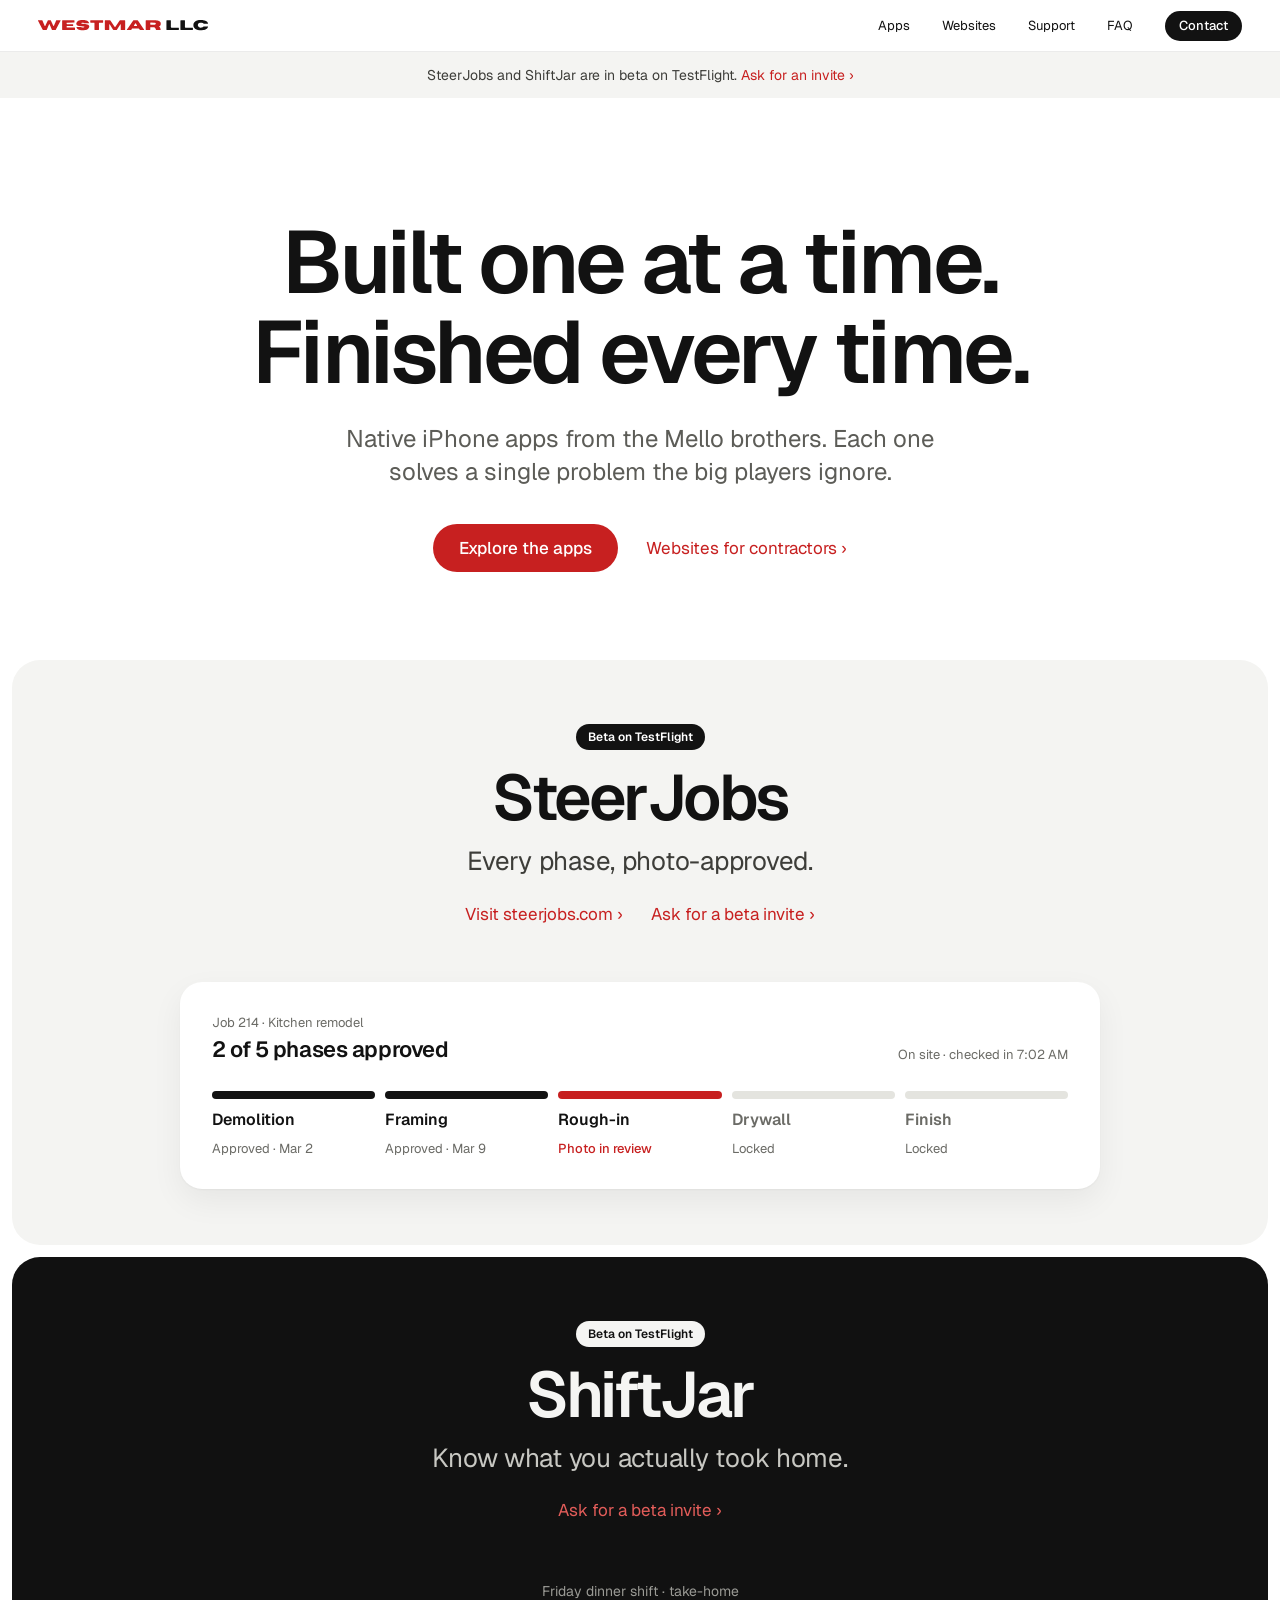
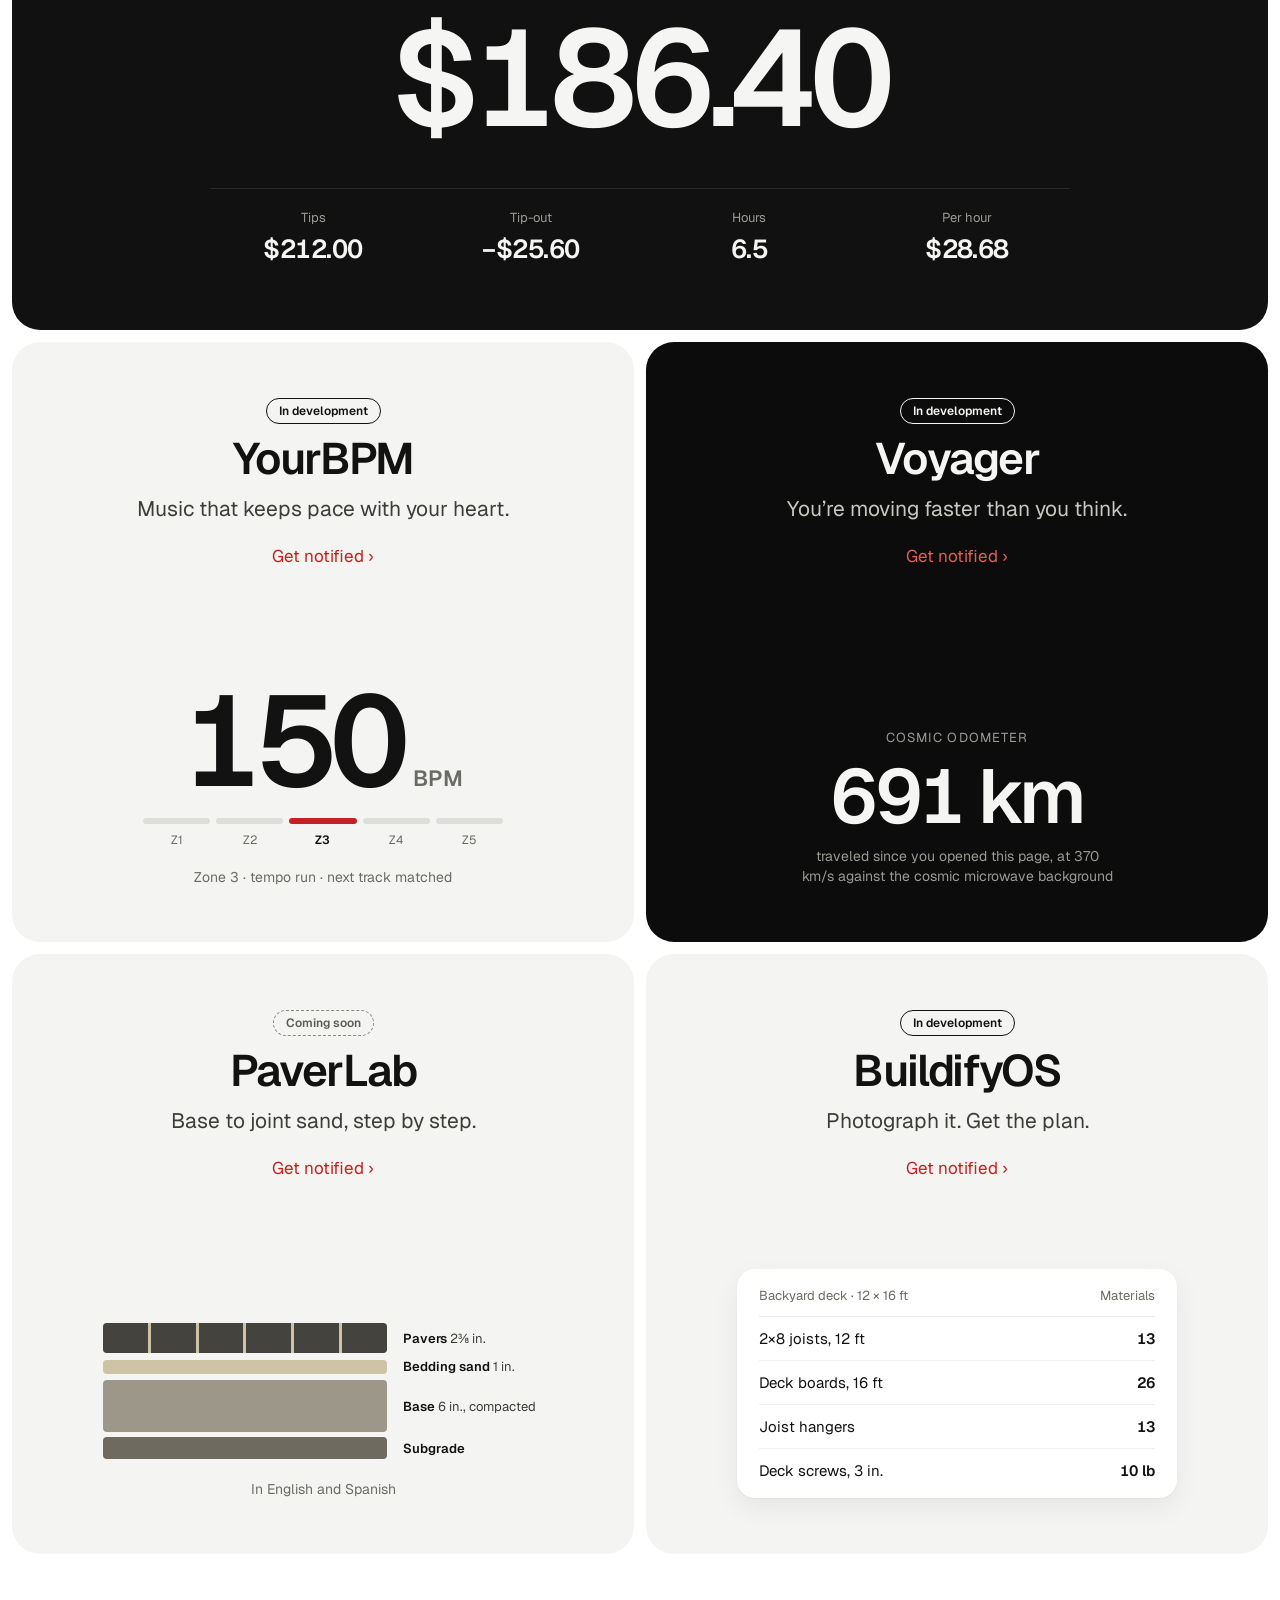
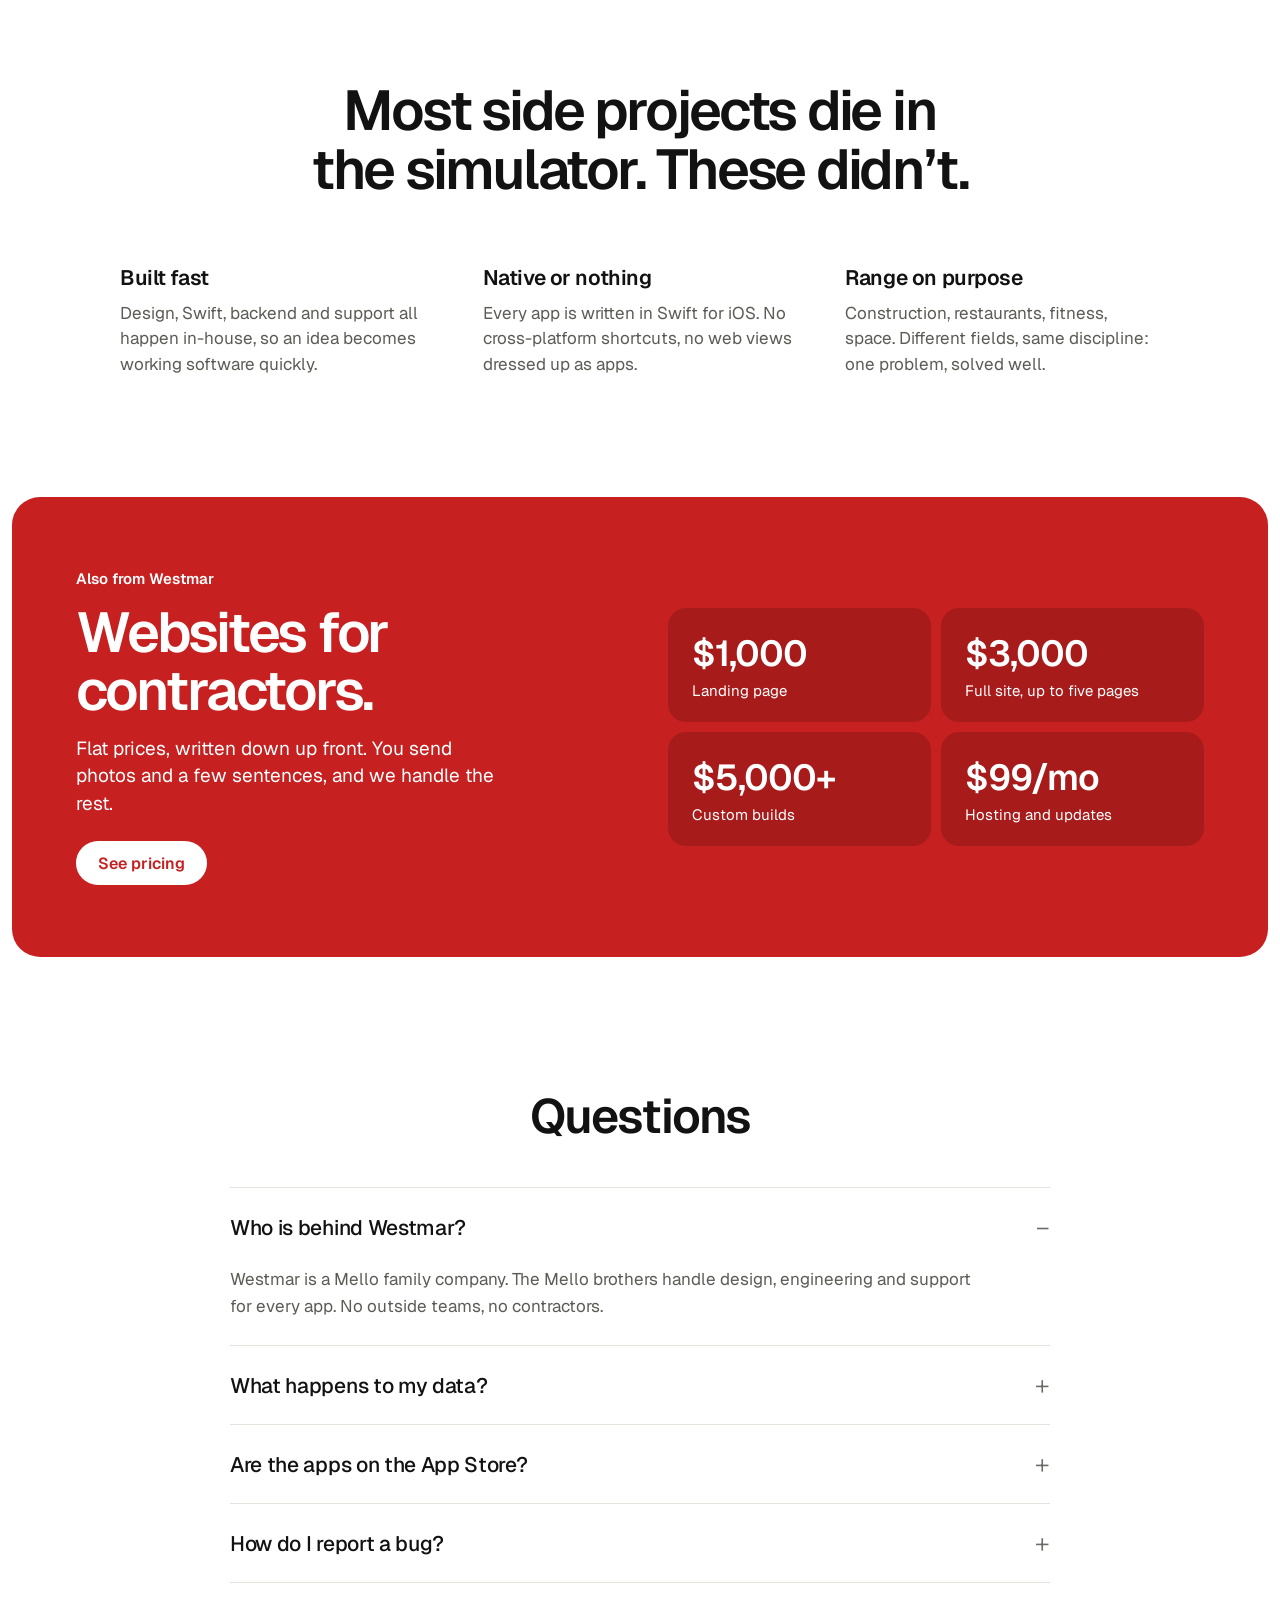
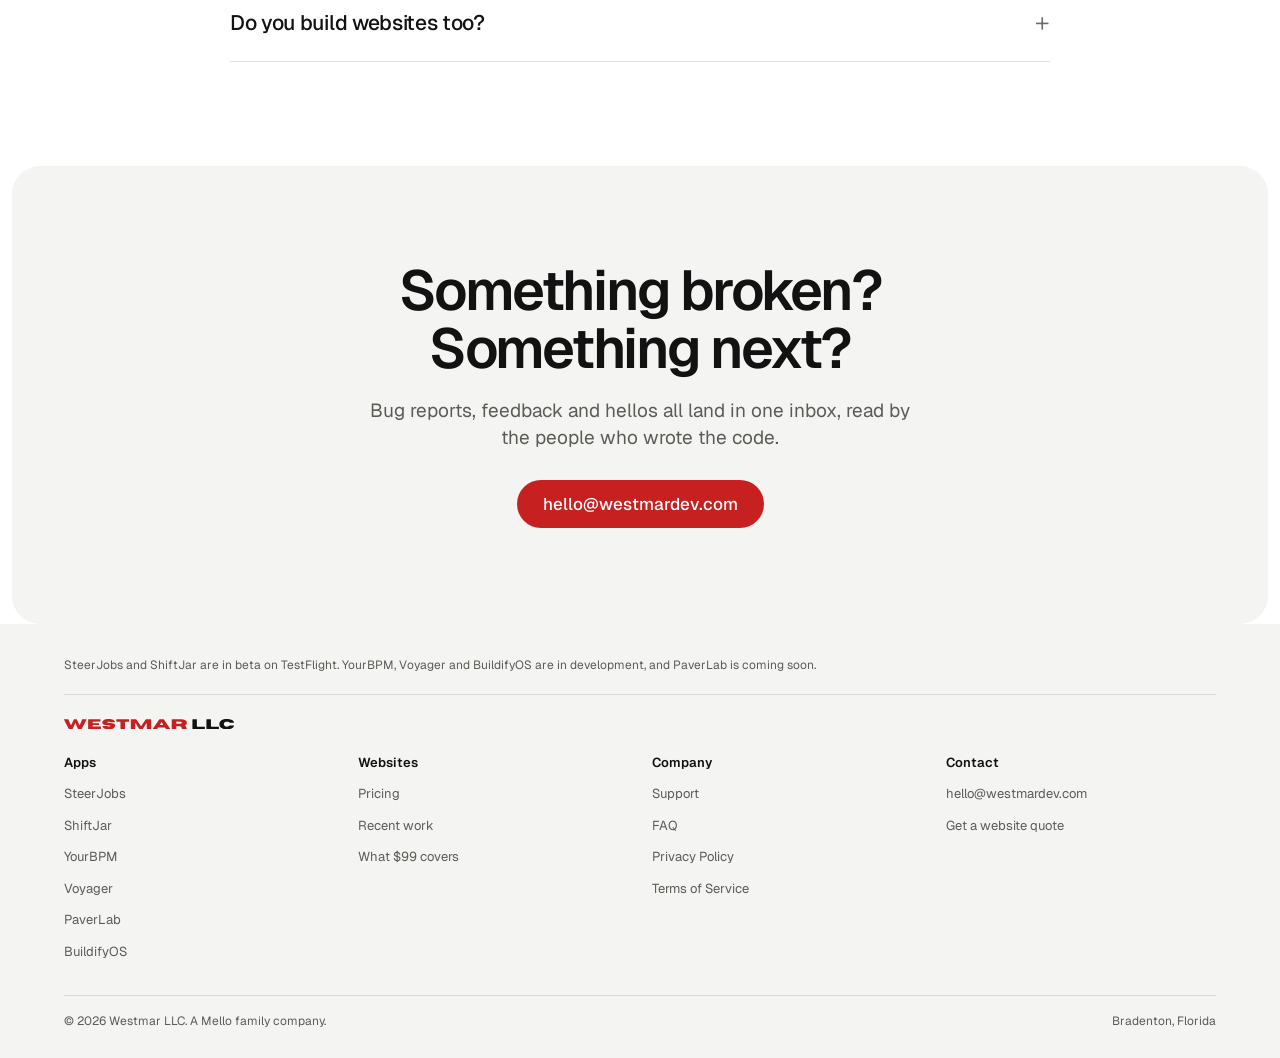
==== index.html @ 06bd7957 "Apple-inspired redesign Co-Authored-By: Claude Opus 5.5 <noreply@anthropic.com> Claude-Session: http" ====
<!DOCTYPE html>
<html lang="en">
<head>
<meta charset="utf-8">
<meta name="viewport" content="width=device-width, initial-scale=1">
<title>Westmar LLC — Native iOS apps and websites for contractors</title>
<meta name="description" content="Westmar LLC is a Mello family company building native iOS apps that each solve one problem, plus flat-price websites for contractors.">
<link rel="icon" href="favicon.svg" type="image/svg+xml">
<link rel="apple-touch-icon" href="apple-touch-icon.png">
<link rel="preconnect" href="https://fonts.googleapis.com">
<link rel="preconnect" href="https://fonts.gstatic.com" crossorigin>
<link rel="stylesheet" href="https://fonts.googleapis.com/css2?family=Geist:wght@400..700&display=swap">
<link rel="stylesheet" href="styles.css">
</head>
<body>

<a class="skip-link" href="#main">Skip to content</a>

<!-- HEADER (SiteNav) -->
<header class="site-header">
  <nav class="nav" aria-label="Main">
    <a class="wordmark" href="index.html" aria-label="Westmar LLC home"><svg xmlns="http://www.w3.org/2000/svg" viewBox="7.06 17.25 367.69 22.19" aria-hidden="true" focusable="false"><path fill="#C72020" fill-rule="evenodd" d="M7.06 18.31 7.06 18.75 7.25 19.31 7.81 20.12 8.25 21.19 9.81 23.94 10.31 25.12 10.75 25.75 12.38 29.06 12.81 29.69 13.31 30.88 14.94 33.75 16.56 37.06 17.44 38.50 17.75 38.75 18.44 39.00 24.75 39.00 25.38 38.81 25.81 38.50 26.38 37.62 26.88 36.12 27.44 35.06 27.81 33.88 28.50 32.50 28.81 31.44 29.44 30.25 29.88 28.88 30.94 26.50 31.31 26.19 31.56 26.19 32.06 26.56 32.62 27.56 33.00 28.88 33.69 30.19 34.06 31.44 34.69 32.56 35.06 33.88 35.75 35.19 36.06 36.31 36.69 37.44 37.06 38.44 37.38 38.81 37.81 39.00 44.50 39.00 45.12 38.75 45.75 38.12 47.38 34.81 47.75 34.31 48.25 33.12 48.69 32.50 49.25 31.19 50.88 28.31 55.81 18.75 55.75 18.06 55.25 17.69 47.56 17.69 46.56 18.06 46.19 18.56 45.94 19.38 45.25 20.62 44.88 21.88 44.19 23.12 43.88 24.19 43.25 25.31 42.81 26.69 42.19 27.81 41.81 29.06 41.50 29.62 41.00 30.12 40.50 30.25 40.12 29.94 39.69 28.69 39.00 27.50 38.81 26.81 38.00 25.31 37.75 24.50 36.94 23.00 36.69 22.19 36.00 21.00 35.69 20.00 34.56 18.06 34.19 17.81 33.69 17.69 29.69 17.62 28.94 17.81 28.50 18.06 28.00 18.62 23.62 28.00 23.06 29.44 22.56 30.00 21.94 30.12 21.69 30.00 21.31 29.50 21.00 28.50 20.50 27.56 19.94 26.00 19.50 25.25 18.94 23.69 18.38 22.69 16.94 19.06 16.19 18.06 15.25 17.62 7.62 17.69 7.19 18.00ZM59.50 18.19 59.25 18.88 59.25 37.94 59.69 38.75 60.69 39.06 85.94 39.06 86.38 39.00 86.81 38.69 87.06 38.06 87.06 34.75 86.81 34.06 86.31 33.69 69.88 33.69 69.44 33.50 69.12 33.19 68.88 32.50 68.88 31.50 69.00 31.06 69.50 30.44 69.88 30.31 82.38 30.31 82.94 29.88 83.12 29.44 83.12 27.44 82.94 26.75 82.38 26.25 69.88 26.25 69.44 26.06 69.00 25.50 68.88 25.06 68.88 24.00 69.19 23.31 69.88 22.94 85.06 22.88 85.62 22.50 85.88 21.88 85.88 18.88 85.50 18.00 84.88 17.69 84.31 17.62 60.50 17.62 59.81 17.88ZM91.38 21.38 90.31 23.06 89.81 24.88 89.81 25.62 90.06 26.62 90.50 27.50 91.12 28.19 92.00 28.88 93.81 29.69 95.56 30.19 101.88 30.94 106.06 31.19 106.81 31.44 107.12 31.81 107.12 32.31 106.62 33.00 105.44 33.50 104.50 33.69 103.19 33.69 101.81 33.38 101.12 33.06 100.38 32.50 99.44 32.19 91.12 32.19 90.56 32.38 90.25 32.81 90.25 33.44 90.62 34.25 91.50 35.50 92.69 36.69 94.12 37.62 97.44 38.88 100.94 39.31 105.94 39.38 109.06 39.06 110.88 38.69 113.31 37.75 115.00 36.62 115.81 35.81 116.75 34.56 117.75 32.31 117.88 31.56 117.81 30.69 117.56 29.94 116.94 28.94 116.31 28.25 115.56 27.69 113.44 26.75 109.12 25.88 101.62 25.38 101.00 25.06 100.69 24.56 100.75 24.12 101.19 23.56 101.88 23.19 103.00 22.94 105.25 23.06 107.50 24.12 108.62 24.38 116.06 24.50 117.00 24.25 117.25 23.88 117.25 23.19 116.75 22.06 115.38 20.38 113.50 19.06 111.69 18.25 108.94 17.56 107.69 17.38 105.94 17.25 101.62 17.25 99.94 17.38 98.12 17.69 95.44 18.44 93.19 19.62ZM120.44 17.88 120.19 18.25 120.06 18.75 120.00 21.00 120.06 22.06 120.44 22.75 120.88 22.94 128.19 22.94 128.62 23.12 129.12 23.75 129.12 37.75 129.38 38.50 129.69 38.81 130.19 39.00 137.81 39.00 138.50 38.69 138.88 37.88 138.81 24.12 139.00 23.50 139.38 23.12 139.81 22.94 147.19 22.94 147.62 22.69 147.94 21.94 147.88 18.50 147.69 18.06 147.38 17.75 147.00 17.62 121.25 17.62ZM151.62 18.44 151.50 18.88 151.50 38.00 151.75 38.56 152.31 38.94 160.19 39.06 160.88 38.69 161.12 38.00 161.06 27.44 161.25 26.81 161.56 26.56 161.81 26.62 162.81 27.75 164.31 30.31 169.38 38.12 169.75 38.56 170.38 38.94 176.31 39.00 177.31 38.62 179.69 35.12 184.19 27.88 185.31 26.44 185.56 26.44 185.75 26.62 185.94 27.12 185.94 38.12 186.12 38.62 186.44 38.94 186.94 39.06 194.06 39.06 194.88 38.88 195.44 38.25 195.56 37.50 195.50 18.81 195.25 18.19 194.75 17.75 194.31 17.62 184.75 17.62 184.19 17.88 183.19 18.88 174.50 31.62 173.75 32.19 173.19 32.12 172.62 31.62 163.94 19.00 162.75 17.81 162.25 17.62 152.94 17.62 152.06 17.88ZM199.19 38.00 199.25 38.62 199.94 39.00 207.62 39.00 208.44 38.62 208.94 38.06 210.00 36.38 210.56 35.81 211.38 35.44 224.38 35.44 225.44 36.00 227.06 38.44 227.44 38.81 227.94 39.00 235.31 39.06 236.25 38.81 236.50 38.38 236.44 37.94 235.94 37.06 234.38 35.06 223.75 19.62 222.38 17.94 221.50 17.69 214.19 17.69 213.31 18.00 212.12 19.44 201.00 35.44 199.50 37.38ZM214.50 29.19 214.94 28.31 215.69 27.31 217.06 25.00 217.50 24.56 218.00 24.44 218.38 24.56 218.81 25.06 220.12 27.38 220.94 28.50 221.31 29.56 221.06 30.00 220.31 30.25 215.31 30.25 214.62 29.88ZM240.12 18.31 239.94 18.75 239.88 19.38 239.88 37.81 240.06 38.38 240.50 38.81 241.12 39.00 248.69 39.00 249.25 38.81 249.50 38.56 249.75 37.81 249.75 33.69 250.06 33.06 250.56 32.75 256.38 32.81 258.19 33.06 259.19 33.44 260.75 34.94 262.12 38.44 262.62 38.88 264.38 39.00 271.25 39.06 271.75 38.88 272.12 38.38 272.12 37.44 271.06 33.94 270.44 33.00 269.06 31.81 268.94 31.31 269.06 31.00 269.50 30.56 270.25 30.12 271.00 29.44 271.75 28.44 272.06 27.81 272.44 25.81 272.38 24.25 272.06 22.75 271.81 22.19 270.94 21.00 269.56 19.88 268.44 19.25 265.62 18.38 264.00 18.12 261.88 18.06 258.94 17.75 241.44 17.62 240.44 17.94ZM249.69 24.19 249.88 23.44 250.19 23.06 250.56 22.88 258.25 23.00 259.94 23.31 261.12 23.94 261.69 24.56 261.81 25.50 261.62 26.00 261.06 26.56 260.31 27.00 259.19 27.31 257.44 27.50 250.50 27.56 250.00 27.19 249.69 26.44Z"/><path fill="currentColor" fill-rule="evenodd" d="M284.94 18.12 284.69 19.00 284.69 37.75 284.81 38.38 285.19 38.88 285.75 39.06 310.56 39.00 310.94 38.88 311.38 38.50 311.62 37.81 311.62 35.12 311.31 34.19 310.69 33.75 295.50 33.75 294.88 33.50 294.44 33.00 294.25 32.19 294.31 18.88 294.12 18.31 293.69 17.88 293.12 17.69 285.75 17.62 285.31 17.75ZM315.19 18.31 315.00 18.81 314.94 19.69 314.94 37.62 315.06 38.19 315.50 38.75 316.19 39.00 341.06 39.00 341.44 38.88 341.81 38.50 342.00 37.81 342.00 35.12 341.75 34.19 341.19 33.75 325.69 33.81 325.25 33.62 324.88 33.12 324.69 32.19 324.75 18.88 324.56 18.25 324.31 17.94 323.62 17.69 316.25 17.69 315.56 17.94ZM343.44 24.94 343.19 25.81 343.00 27.94 343.12 30.44 343.44 31.75 344.38 33.69 345.50 35.12 347.38 36.75 349.62 37.94 352.44 38.81 356.44 39.31 360.69 39.38 364.88 39.00 366.19 38.75 369.19 37.75 370.81 36.88 372.56 35.50 373.62 34.25 374.69 32.25 374.56 31.56 374.12 31.25 365.81 31.19 364.75 31.56 363.31 32.75 362.50 33.19 360.75 33.62 358.56 33.75 356.75 33.44 355.50 33.00 354.25 32.06 353.25 30.75 352.75 29.50 352.62 28.81 352.75 27.19 353.19 26.06 353.81 25.06 354.62 24.25 355.88 23.50 356.94 23.12 358.12 22.94 360.12 22.94 361.44 23.12 363.25 23.88 364.75 25.06 365.75 25.44 374.06 25.38 374.56 25.00 374.62 24.25 374.00 23.00 373.06 21.75 372.00 20.69 370.06 19.38 367.31 18.25 364.12 17.56 362.69 17.38 357.69 17.25 354.69 17.50 350.88 18.31 348.19 19.44 346.25 20.81 344.62 22.62Z"/></svg></a>
    <div class="nav-links">
      <a class="nav-link" href="index.html#apps">Apps</a>
      <a class="nav-link" href="websites.html">Websites</a>
      <a class="nav-link" href="support.html">Support</a>
      <a class="nav-link" href="index.html#faq">FAQ</a>
      <a class="nav-contact" href="mailto:hello@westmardev.com">Contact</a>
    </div>
    <button class="nav-toggle" type="button" aria-label="Menu" aria-expanded="false" aria-controls="nav-panel">
      <span class="nav-toggle-line"></span>
      <span class="nav-toggle-line"></span>
    </button>
    <div class="nav-panel" id="nav-panel" hidden>
      <a class="nav-panel-link" href="index.html#apps">Apps</a>
      <a class="nav-panel-link" href="websites.html">Websites</a>
      <a class="nav-panel-link" href="support.html">Support</a>
      <a class="nav-panel-link" href="index.html#faq">FAQ</a>
      <a class="nav-panel-contact" href="mailto:hello@westmardev.com">Contact</a>
    </div>
  </nav>
</header>

<div class="ribbon">SteerJobs and ShiftJar are in beta on TestFlight. <a href="mailto:hello@westmardev.com?subject=Beta%20invite">Ask for an invite ›</a></div>

<main id="main">

  <!-- HERO -->
  <div class="hero">
    <h1 class="hero-title hero-title-home">Built one at a time.<br>Finished every time.</h1>
    <p class="hero-lede hero-lede-home">Native iPhone apps from the Mello brothers. Each one solves a single problem the big players ignore.</p>
    <div class="hero-actions">
      <a class="btn" href="#apps">Explore the apps</a>
      <a class="more" href="websites.html">Websites for contractors ›</a>
    </div>
  </div>

  <!-- APPS -->
  <div class="wrap-wide apps" id="apps">

    <section class="app-tile app-tile-lg app-tile-grey" id="steerjobs">
      <span class="badge badge-solid">Beta on TestFlight</span>
      <h2 class="app-name">SteerJobs</h2>
      <p class="app-tagline">Every phase, photo-approved.</p>
      <div class="app-links">
        <a class="more" href="https://steerjobs.com" target="_blank" rel="noopener">Visit steerjobs.com ›</a>
        <a class="more" href="mailto:hello@westmardev.com?subject=SteerJobs%20beta">Ask for a beta invite ›</a>
      </div>
      <div class="job-card">
        <div class="job-head">
          <div class="job-title"><span class="small-muted">Job 214 · Kitchen remodel</span><span class="job-status">2 of 5 phases approved</span></div>
          <span class="small-muted">On site · checked in 7:02 AM</span>
        </div>
        <div class="phases">
          <div class="phase"><div class="phase-bar"></div><span class="phase-name">Demolition</span><span class="small-muted">Approved · Mar 2</span></div>
          <div class="phase"><div class="phase-bar"></div><span class="phase-name">Framing</span><span class="small-muted">Approved · Mar 9</span></div>
          <div class="phase"><div class="phase-bar phase-bar-review"></div><span class="phase-name">Rough-in</span><span class="phase-review-note">Photo in review</span></div>
          <div class="phase phase-locked"><div class="phase-bar phase-bar-locked"></div><span class="phase-name">Drywall</span><span class="small-muted">Locked</span></div>
          <div class="phase phase-locked"><div class="phase-bar phase-bar-locked"></div><span class="phase-name">Finish</span><span class="small-muted">Locked</span></div>
        </div>
      </div>
    </section>

    <section class="app-tile app-tile-lg app-tile-dark on-dark" id="shiftjar">
      <span class="badge badge-solid-light">Beta on TestFlight</span>
      <h2 class="app-name">ShiftJar</h2>
      <p class="app-tagline">Know what you actually took home.</p>
      <a class="more" href="mailto:hello@westmardev.com?subject=ShiftJar%20beta">Ask for a beta invite ›</a>
      <div class="take-home">
        <span class="dark-label">Friday dinner shift · take-home</span>
        <span class="take-home-value">$186.40</span>
      </div>
      <div class="shift-stats">
        <div class="shift-stat"><span class="shift-stat-label">Tips</span><span class="shift-stat-value">$212.00</span></div>
        <div class="shift-stat"><span class="shift-stat-label">Tip-out</span><span class="shift-stat-value">−$25.60</span></div>
        <div class="shift-stat"><span class="shift-stat-label">Hours</span><span class="shift-stat-value">6.5</span></div>
        <div class="shift-stat"><span class="shift-stat-label">Per hour</span><span class="shift-stat-value">$28.68</span></div>
      </div>
    </section>

    <div class="app-grid">

      <section class="app-tile app-tile-sm app-tile-grey" id="yourbpm">
        <span class="badge badge-outline">In development</span>
        <h2 class="app-name">YourBPM</h2>
        <p class="app-tagline">Music that keeps pace with your heart.</p>
        <a class="more" href="mailto:hello@westmardev.com?subject=YourBPM">Get notified ›</a>
        <div class="app-visual bpm">
          <div class="bpm-readout" aria-hidden="true"><span class="bpm-value" data-live="bpm">148</span><span class="bpm-unit">BPM</span></div>
          <span class="sr-only">Heart rate: 148 BPM</span>
          <div class="zones"><div class="zone"><div class="zone-bar"></div><span>Z1</span></div><div class="zone"><div class="zone-bar"></div><span>Z2</span></div><div class="zone zone-active"><div class="zone-bar"></div><span>Z3</span></div><div class="zone"><div class="zone-bar"></div><span>Z4</span></div><div class="zone"><div class="zone-bar"></div><span>Z5</span></div></div>
          <span class="visual-caption">Zone 3 · tempo run · next track matched</span>
        </div>
      </section>

      <section class="app-tile app-tile-sm app-tile-black on-dark" id="voyager">
        <span class="badge badge-outline-light">In development</span>
        <h2 class="app-name">Voyager</h2>
        <p class="app-tagline">You’re moving faster than you think.</p>
        <a class="more" href="mailto:hello@westmardev.com?subject=Voyager">Get notified ›</a>
        <div class="app-visual odometer">
          <span class="odometer-label">Cosmic Odometer</span>
          <span class="odometer-value" aria-hidden="true"><span data-live="km">0</span> km</span>
          <span class="odometer-caption">traveled since you opened this page, at 370 km/s against the cosmic microwave background</span>
        </div>
      </section>

      <section class="app-tile app-tile-sm app-tile-grey" id="paverlab">
        <span class="badge badge-dashed">Coming soon</span>
        <h2 class="app-name">PaverLab</h2>
        <p class="app-tagline">Base to joint sand, step by step.</p>
        <a class="more" href="mailto:hello@westmardev.com?subject=PaverLab">Get notified ›</a>
        <div class="app-visual layers">
          <div class="layer"><div class="layer-shape layer-pavers"><span></span><span></span><span></span><span></span><span></span><span></span></div><span class="layer-label"><b>Pavers</b> 2⅜ in.</span></div>
          <div class="layer"><div class="layer-shape layer-sand"></div><span class="layer-label"><b>Bedding sand</b> 1 in.</span></div>
          <div class="layer"><div class="layer-shape layer-base"></div><span class="layer-label"><b>Base</b> 6 in., compacted</span></div>
          <div class="layer"><div class="layer-shape layer-subgrade"></div><span class="layer-label"><b>Subgrade</b></span></div>
          <span class="visual-caption">In English and Spanish</span>
        </div>
      </section>

      <section class="app-tile app-tile-sm app-tile-grey" id="buildifyos">
        <span class="badge badge-outline">In development</span>
        <h2 class="app-name">BuildifyOS</h2>
        <p class="app-tagline">Photograph it. Get the plan.</p>
        <a class="more" href="mailto:hello@westmardev.com?subject=BuildifyOS">Get notified ›</a>
        <div class="materials">
          <div class="materials-head"><span>Backyard deck · 12 × 16 ft</span><span>Materials</span></div>
          <div class="materials-row"><span>2×8 joists, 12 ft</span><span class="materials-qty">13</span></div>
          <div class="materials-row"><span>Deck boards, 16 ft</span><span class="materials-qty">26</span></div>
          <div class="materials-row"><span>Joist hangers</span><span class="materials-qty">13</span></div>
          <div class="materials-row"><span>Deck screws, 3 in.</span><span class="materials-qty">10 lb</span></div>
        </div>
      </section>

      <!-- TradeKit tile: hidden until real copy exists.
      <section class="app-tile app-tile-sm app-tile-grey" id="tradekit">
        <span class="badge badge-outline">In development</span>
        <h2 class="app-name">TradeKit</h2>
        <p class="app-tagline">TODO: TradeKit one-liner</p>
        <a class="more" href="mailto:hello@westmardev.com?subject=TradeKit">Get notified ›</a>
      </section>
      -->

    </div>
  </div>

  <!-- WHY -->
  <div class="why" id="why">
    <h2 class="why-title">Most side projects die in the simulator. These didn’t.</h2>
    <div class="why-grid">
      <div class="why-item"><h3>Built fast</h3><p>Design, Swift, backend and support all happen in-house, so an idea becomes working software quickly.</p></div>
      <div class="why-item"><h3>Native or nothing</h3><p>Every app is written in Swift for iOS. No cross-platform shortcuts, no web views dressed up as apps.</p></div>
      <div class="why-item"><h3>Range on purpose</h3><p>Construction, restaurants, fitness, space. Different fields, same discipline: one problem, solved well.</p></div>
    </div>
  </div>

  <!-- WEBSITES -->
  <div class="wrap-wide">
    <div class="promo on-red">
      <div class="promo-copy">
        <span class="promo-kicker">Also from Westmar</span>
        <h2 class="promo-title">Websites for contractors.</h2>
        <p>Flat prices, written down up front. You send photos and a few sentences, and we handle the rest.</p>
        <a class="btn-white" href="websites.html#pricing">See pricing</a>
      </div>
      <div class="promo-prices">
        <div class="promo-price"><span class="promo-amount">$1,000</span><span>Landing page</span></div>
        <div class="promo-price"><span class="promo-amount">$3,000</span><span>Full site, up to five pages</span></div>
        <div class="promo-price"><span class="promo-amount">$5,000+</span><span>Custom builds</span></div>
        <div class="promo-price"><span class="promo-amount">$99/mo</span><span>Hosting and updates</span></div>
      </div>
    </div>
  </div>

  <!-- FAQ -->
  <section class="faq" id="faq">
    <h2 class="faq-title">Questions</h2>
    <div class="faq-list">
      <div class="faq-item">
        <button class="faq-q" type="button" aria-expanded="true" aria-controls="faq-a-0" id="faq-q-0"><span>Who is behind Westmar?</span><span class="faq-sign" aria-hidden="true">−</span></button>
        <p class="faq-a" id="faq-a-0" role="region" aria-labelledby="faq-q-0">Westmar is a Mello family company. The Mello brothers handle design, engineering and support for every app. No outside teams, no contractors.</p>
      </div>
      <div class="faq-item">
        <button class="faq-q" type="button" aria-expanded="false" aria-controls="faq-a-1" id="faq-q-1"><span>What happens to my data?</span><span class="faq-sign" aria-hidden="true">+</span></button>
        <p class="faq-a" id="faq-a-1" role="region" aria-labelledby="faq-q-1" hidden>Each app keeps its data minimal and separate. No analytics SDKs, no ad networks, no tracking. Nothing is sold or shared with advertisers. The <a href="privacy.html">Privacy Policy</a> covers each app in detail.</p>
      </div>
      <div class="faq-item">
        <button class="faq-q" type="button" aria-expanded="false" aria-controls="faq-a-2" id="faq-q-2"><span>Are the apps on the App Store?</span><span class="faq-sign" aria-hidden="true">+</span></button>
        <p class="faq-a" id="faq-a-2" role="region" aria-labelledby="faq-q-2" hidden>Not yet. SteerJobs and ShiftJar are in beta on TestFlight, and the rest are in development. Email and we’ll tell you when each one lands.</p>
      </div>
      <div class="faq-item">
        <button class="faq-q" type="button" aria-expanded="false" aria-controls="faq-a-3" id="faq-q-3"><span>How do I report a bug?</span><span class="faq-sign" aria-hidden="true">+</span></button>
        <p class="faq-a" id="faq-a-3" role="region" aria-labelledby="faq-q-3" hidden>Email hello@westmardev.com with the app name in the subject. It goes straight to the person who wrote the code. <a href="support.html">Support</a> lists what to include.</p>
      </div>
      <div class="faq-item">
        <button class="faq-q" type="button" aria-expanded="false" aria-controls="faq-a-4" id="faq-q-4"><span>Do you build websites too?</span><span class="faq-sign" aria-hidden="true">+</span></button>
        <p class="faq-a" id="faq-a-4" role="region" aria-labelledby="faq-q-4" hidden>Yes. Flat-price websites for contractors and trade businesses, with hosting and updates handled monthly. See <a href="websites.html">pricing</a>.</p>
      </div>
    </div>
  </section>

  <!-- CTA -->
  <div class="wrap-wide">
    <div class="cta cta-tile">
      <h2 class="cta-title">Something broken?<br>Something next?</h2>
      <p class="cta-lede">Bug reports, feedback and hellos all land in one inbox, read by the people who wrote the code.</p>
      <a class="btn" href="mailto:hello@westmardev.com">hello@westmardev.com</a>
    </div>
  </div>

</main>

<!-- FOOTER (SiteFooter) -->
<footer class="site-footer">
  <div class="footer-inner">
    <p class="footer-note">SteerJobs and ShiftJar are in beta on TestFlight. YourBPM, Voyager and BuildifyOS are in development, and PaverLab is coming soon.</p>
    <svg class="footer-logo" xmlns="http://www.w3.org/2000/svg" viewBox="7.06 17.25 367.69 22.19" aria-hidden="true" focusable="false"><path fill="#C72020" fill-rule="evenodd" d="M7.06 18.31 7.06 18.75 7.25 19.31 7.81 20.12 8.25 21.19 9.81 23.94 10.31 25.12 10.75 25.75 12.38 29.06 12.81 29.69 13.31 30.88 14.94 33.75 16.56 37.06 17.44 38.50 17.75 38.75 18.44 39.00 24.75 39.00 25.38 38.81 25.81 38.50 26.38 37.62 26.88 36.12 27.44 35.06 27.81 33.88 28.50 32.50 28.81 31.44 29.44 30.25 29.88 28.88 30.94 26.50 31.31 26.19 31.56 26.19 32.06 26.56 32.62 27.56 33.00 28.88 33.69 30.19 34.06 31.44 34.69 32.56 35.06 33.88 35.75 35.19 36.06 36.31 36.69 37.44 37.06 38.44 37.38 38.81 37.81 39.00 44.50 39.00 45.12 38.75 45.75 38.12 47.38 34.81 47.75 34.31 48.25 33.12 48.69 32.50 49.25 31.19 50.88 28.31 55.81 18.75 55.75 18.06 55.25 17.69 47.56 17.69 46.56 18.06 46.19 18.56 45.94 19.38 45.25 20.62 44.88 21.88 44.19 23.12 43.88 24.19 43.25 25.31 42.81 26.69 42.19 27.81 41.81 29.06 41.50 29.62 41.00 30.12 40.50 30.25 40.12 29.94 39.69 28.69 39.00 27.50 38.81 26.81 38.00 25.31 37.75 24.50 36.94 23.00 36.69 22.19 36.00 21.00 35.69 20.00 34.56 18.06 34.19 17.81 33.69 17.69 29.69 17.62 28.94 17.81 28.50 18.06 28.00 18.62 23.62 28.00 23.06 29.44 22.56 30.00 21.94 30.12 21.69 30.00 21.31 29.50 21.00 28.50 20.50 27.56 19.94 26.00 19.50 25.25 18.94 23.69 18.38 22.69 16.94 19.06 16.19 18.06 15.25 17.62 7.62 17.69 7.19 18.00ZM59.50 18.19 59.25 18.88 59.25 37.94 59.69 38.75 60.69 39.06 85.94 39.06 86.38 39.00 86.81 38.69 87.06 38.06 87.06 34.75 86.81 34.06 86.31 33.69 69.88 33.69 69.44 33.50 69.12 33.19 68.88 32.50 68.88 31.50 69.00 31.06 69.50 30.44 69.88 30.31 82.38 30.31 82.94 29.88 83.12 29.44 83.12 27.44 82.94 26.75 82.38 26.25 69.88 26.25 69.44 26.06 69.00 25.50 68.88 25.06 68.88 24.00 69.19 23.31 69.88 22.94 85.06 22.88 85.62 22.50 85.88 21.88 85.88 18.88 85.50 18.00 84.88 17.69 84.31 17.62 60.50 17.62 59.81 17.88ZM91.38 21.38 90.31 23.06 89.81 24.88 89.81 25.62 90.06 26.62 90.50 27.50 91.12 28.19 92.00 28.88 93.81 29.69 95.56 30.19 101.88 30.94 106.06 31.19 106.81 31.44 107.12 31.81 107.12 32.31 106.62 33.00 105.44 33.50 104.50 33.69 103.19 33.69 101.81 33.38 101.12 33.06 100.38 32.50 99.44 32.19 91.12 32.19 90.56 32.38 90.25 32.81 90.25 33.44 90.62 34.25 91.50 35.50 92.69 36.69 94.12 37.62 97.44 38.88 100.94 39.31 105.94 39.38 109.06 39.06 110.88 38.69 113.31 37.75 115.00 36.62 115.81 35.81 116.75 34.56 117.75 32.31 117.88 31.56 117.81 30.69 117.56 29.94 116.94 28.94 116.31 28.25 115.56 27.69 113.44 26.75 109.12 25.88 101.62 25.38 101.00 25.06 100.69 24.56 100.75 24.12 101.19 23.56 101.88 23.19 103.00 22.94 105.25 23.06 107.50 24.12 108.62 24.38 116.06 24.50 117.00 24.25 117.25 23.88 117.25 23.19 116.75 22.06 115.38 20.38 113.50 19.06 111.69 18.25 108.94 17.56 107.69 17.38 105.94 17.25 101.62 17.25 99.94 17.38 98.12 17.69 95.44 18.44 93.19 19.62ZM120.44 17.88 120.19 18.25 120.06 18.75 120.00 21.00 120.06 22.06 120.44 22.75 120.88 22.94 128.19 22.94 128.62 23.12 129.12 23.75 129.12 37.75 129.38 38.50 129.69 38.81 130.19 39.00 137.81 39.00 138.50 38.69 138.88 37.88 138.81 24.12 139.00 23.50 139.38 23.12 139.81 22.94 147.19 22.94 147.62 22.69 147.94 21.94 147.88 18.50 147.69 18.06 147.38 17.75 147.00 17.62 121.25 17.62ZM151.62 18.44 151.50 18.88 151.50 38.00 151.75 38.56 152.31 38.94 160.19 39.06 160.88 38.69 161.12 38.00 161.06 27.44 161.25 26.81 161.56 26.56 161.81 26.62 162.81 27.75 164.31 30.31 169.38 38.12 169.75 38.56 170.38 38.94 176.31 39.00 177.31 38.62 179.69 35.12 184.19 27.88 185.31 26.44 185.56 26.44 185.75 26.62 185.94 27.12 185.94 38.12 186.12 38.62 186.44 38.94 186.94 39.06 194.06 39.06 194.88 38.88 195.44 38.25 195.56 37.50 195.50 18.81 195.25 18.19 194.75 17.75 194.31 17.62 184.75 17.62 184.19 17.88 183.19 18.88 174.50 31.62 173.75 32.19 173.19 32.12 172.62 31.62 163.94 19.00 162.75 17.81 162.25 17.62 152.94 17.62 152.06 17.88ZM199.19 38.00 199.25 38.62 199.94 39.00 207.62 39.00 208.44 38.62 208.94 38.06 210.00 36.38 210.56 35.81 211.38 35.44 224.38 35.44 225.44 36.00 227.06 38.44 227.44 38.81 227.94 39.00 235.31 39.06 236.25 38.81 236.50 38.38 236.44 37.94 235.94 37.06 234.38 35.06 223.75 19.62 222.38 17.94 221.50 17.69 214.19 17.69 213.31 18.00 212.12 19.44 201.00 35.44 199.50 37.38ZM214.50 29.19 214.94 28.31 215.69 27.31 217.06 25.00 217.50 24.56 218.00 24.44 218.38 24.56 218.81 25.06 220.12 27.38 220.94 28.50 221.31 29.56 221.06 30.00 220.31 30.25 215.31 30.25 214.62 29.88ZM240.12 18.31 239.94 18.75 239.88 19.38 239.88 37.81 240.06 38.38 240.50 38.81 241.12 39.00 248.69 39.00 249.25 38.81 249.50 38.56 249.75 37.81 249.75 33.69 250.06 33.06 250.56 32.75 256.38 32.81 258.19 33.06 259.19 33.44 260.75 34.94 262.12 38.44 262.62 38.88 264.38 39.00 271.25 39.06 271.75 38.88 272.12 38.38 272.12 37.44 271.06 33.94 270.44 33.00 269.06 31.81 268.94 31.31 269.06 31.00 269.50 30.56 270.25 30.12 271.00 29.44 271.75 28.44 272.06 27.81 272.44 25.81 272.38 24.25 272.06 22.75 271.81 22.19 270.94 21.00 269.56 19.88 268.44 19.25 265.62 18.38 264.00 18.12 261.88 18.06 258.94 17.75 241.44 17.62 240.44 17.94ZM249.69 24.19 249.88 23.44 250.19 23.06 250.56 22.88 258.25 23.00 259.94 23.31 261.12 23.94 261.69 24.56 261.81 25.50 261.62 26.00 261.06 26.56 260.31 27.00 259.19 27.31 257.44 27.50 250.50 27.56 250.00 27.19 249.69 26.44Z"/><path fill="currentColor" fill-rule="evenodd" d="M284.94 18.12 284.69 19.00 284.69 37.75 284.81 38.38 285.19 38.88 285.75 39.06 310.56 39.00 310.94 38.88 311.38 38.50 311.62 37.81 311.62 35.12 311.31 34.19 310.69 33.75 295.50 33.75 294.88 33.50 294.44 33.00 294.25 32.19 294.31 18.88 294.12 18.31 293.69 17.88 293.12 17.69 285.75 17.62 285.31 17.75ZM315.19 18.31 315.00 18.81 314.94 19.69 314.94 37.62 315.06 38.19 315.50 38.75 316.19 39.00 341.06 39.00 341.44 38.88 341.81 38.50 342.00 37.81 342.00 35.12 341.75 34.19 341.19 33.75 325.69 33.81 325.25 33.62 324.88 33.12 324.69 32.19 324.75 18.88 324.56 18.25 324.31 17.94 323.62 17.69 316.25 17.69 315.56 17.94ZM343.44 24.94 343.19 25.81 343.00 27.94 343.12 30.44 343.44 31.75 344.38 33.69 345.50 35.12 347.38 36.75 349.62 37.94 352.44 38.81 356.44 39.31 360.69 39.38 364.88 39.00 366.19 38.75 369.19 37.75 370.81 36.88 372.56 35.50 373.62 34.25 374.69 32.25 374.56 31.56 374.12 31.25 365.81 31.19 364.75 31.56 363.31 32.75 362.50 33.19 360.75 33.62 358.56 33.75 356.75 33.44 355.50 33.00 354.25 32.06 353.25 30.75 352.75 29.50 352.62 28.81 352.75 27.19 353.19 26.06 353.81 25.06 354.62 24.25 355.88 23.50 356.94 23.12 358.12 22.94 360.12 22.94 361.44 23.12 363.25 23.88 364.75 25.06 365.75 25.44 374.06 25.38 374.56 25.00 374.62 24.25 374.00 23.00 373.06 21.75 372.00 20.69 370.06 19.38 367.31 18.25 364.12 17.56 362.69 17.38 357.69 17.25 354.69 17.50 350.88 18.31 348.19 19.44 346.25 20.81 344.62 22.62Z"/></svg>
    <nav class="footer-grid" aria-label="Footer">
      <div class="footer-col">
        <h2 class="footer-heading">Apps</h2>
        <a href="index.html#steerjobs">SteerJobs</a>
        <a href="index.html#shiftjar">ShiftJar</a>
        <a href="index.html#yourbpm">YourBPM</a>
        <a href="index.html#voyager">Voyager</a>
        <a href="index.html#paverlab">PaverLab</a>
        <a href="index.html#buildifyos">BuildifyOS</a>
      </div>
      <div class="footer-col">
        <h2 class="footer-heading">Websites</h2>
        <a href="websites.html#pricing">Pricing</a>
        <a href="websites.html#work">Recent work</a>
        <a href="websites.html#care">What $99 covers</a>
      </div>
      <div class="footer-col">
        <h2 class="footer-heading">Company</h2>
        <a href="support.html">Support</a>
        <a href="index.html#faq">FAQ</a>
        <a href="privacy.html">Privacy Policy</a>
        <a href="terms.html">Terms of Service</a>
      </div>
      <div class="footer-col">
        <h2 class="footer-heading">Contact</h2>
        <a href="mailto:hello@westmardev.com">hello@westmardev.com</a>
        <a href="mailto:hello@westmardev.com?subject=Website">Get a website quote</a>
      </div>
    </nav>
    <div class="footer-bottom"><span>© 2026 Westmar LLC. A Mello family company.</span><span>Bradenton, Florida</span></div>
  </div>
</footer>

<script src="app.js" defer></script>
</body>
</html>
---- styles.css ----
/* ==========================================================================
   Westmar LLC — design tokens
   Light only. Values are the Claude Design export's, including its clamp()
   sizes and auto-fit grids, so layouts track the boards at every width.
   ========================================================================== */

:root {
  --ink: #121212;
  --bg: #ffffff;
  --tile: #f4f4f2;
  --tile-hover: #ececea;
  --text-2: #3d3d39;
  --muted: #5c5c57;
  --muted-2: #6b6b66;
  --rule: #e4e4df;
  --rule-soft: #dcdcd6;
  --dash: #8a8a84;
  --callout-text: #262626;

  --red: #C72020;
  --red-hover: #A51A1A;
  --red-on-dark: #E35D5A;

  --dark: #111111;
  --darker: #0c0c0c;
  --on-dark: #f5f5f3;
  --on-dark-2: #c8c8c3;
  --on-dark-muted: #9a9a95;
  --rule-dark: #2a2a2a;

  --zone: #deded9;
  --card-rule: #ecebe7;
  --card-rule-soft: #f1f0ec;
  --paver: #45433d;
  --sand: #cfc3a6;
  --base: #9d978a;
  --subgrade: #6f6a60;

  --nav-bg: rgba(255, 255, 255, .86);
  --nav-border: rgba(0, 0, 0, .08);
  --price-tile: rgba(0, 0, 0, .16);
  --shadow-card: 0 1px 2px rgba(0, 0, 0, .04), 0 12px 32px rgba(0, 0, 0, .06);
  --shadow-card-sm: 0 1px 2px rgba(0, 0, 0, .04), 0 10px 28px rgba(0, 0, 0, .06);
  --shadow-chip: 0 1px 2px rgba(0, 0, 0, .05);

  --font: 'Geist', system-ui, sans-serif;
  --wordmark-h: 10.28px;   /* logo height: matches the export wordmark's 10.25px of ink */

  --focus: var(--red);
}

/* ==========================================================================
   Base
   ========================================================================== */

*,
*::before,
*::after { box-sizing: border-box; }

html { -webkit-text-size-adjust: 100%; text-size-adjust: 100%; }

@media (prefers-reduced-motion: no-preference) {
  html { scroll-behavior: smooth; }
}

body {
  margin: 0;
  background: var(--bg);
  color: var(--ink);
  font-family: var(--font);
  -webkit-font-smoothing: antialiased;
}

a { color: var(--red); }
a:hover { color: var(--red-hover); }

:focus-visible {
  outline: 2px solid var(--focus);
  outline-offset: 2px;
}

.sr-only,
.skip-link:not(:focus) {
  position: absolute;
  width: 1px;
  height: 1px;
  margin: -1px;
  padding: 0;
  overflow: hidden;
  clip-path: inset(50%);
  white-space: nowrap;
  border: 0;
}

.skip-link {
  position: fixed;
  top: 4px;
  left: 8px;
  z-index: 100;
  display: inline-flex;
  align-items: center;
  height: 44px;
  padding: 0 18px;
  border-radius: 999px;
  background: var(--ink);
  color: #ffffff;
  font-size: 15px;
  font-weight: 500;
  text-decoration: none;
}

.skip-link:hover { color: #ffffff; }

/* Surfaces that flip the focus ring and link colours. */
.on-dark { --focus: var(--red-on-dark); }
.on-red { --focus: #ffffff; }

/* ==========================================================================
   Shared pieces
   ========================================================================== */

.wrap-wide {
  max-width: 1560px;
  margin: 0 auto;
  padding: 0 12px;
}

.btn {
  display: inline-flex;
  align-items: center;
  height: 48px;
  padding: 0 26px;
  border-radius: 999px;
  background: var(--red);
  color: #ffffff;
  font-size: 17px;
  font-weight: 500;
  text-decoration: none;
}

.btn:hover {
  background: var(--red-hover);
  color: #ffffff;
}

/* "Something ›" text links. */
.more {
  display: inline-flex;
  align-items: center;
  min-height: 44px;
  font-size: 17px;
  color: var(--red);
  text-decoration: none;
}

.more:hover {
  color: var(--red);
  text-decoration: underline;
}

.on-dark .more,
.on-dark .more:hover { color: var(--red-on-dark); }

.badge {
  display: inline-flex;
  align-items: center;
  height: 26px;
  padding: 0 12px;
  border-radius: 999px;
  font-size: 12px;
  font-weight: 600;
}

.badge-solid { background: var(--ink); color: #ffffff; }
.badge-solid-light { background: var(--on-dark); color: var(--dark); }
.badge-outline { border: 1px solid var(--ink); }
.badge-outline-light { border: 1px solid var(--on-dark); }
.badge-dashed { border: 1px dashed var(--dash); color: var(--muted); }
.badge-red { background: var(--red); color: #ffffff; }

/* Page intro used by every page. */
.hero {
  padding: clamp(72px, 11vw, 120px) 24px clamp(56px, 8vw, 88px);
  display: flex;
  flex-direction: column;
  align-items: center;
  text-align: center;
  gap: 24px;
}

.hero-title {
  margin: 0;
  max-width: 1000px;
  font-size: clamp(40px, 6.6vw, 80px);
  line-height: 1.03;
  font-weight: 600;
  letter-spacing: -0.04em;
  text-wrap: balance;
}

.hero-title-home {
  font-size: clamp(44px, 7.4vw, 88px);
  line-height: 1.02;
}

.hero-lede {
  margin: 0;
  max-width: 620px;
  font-size: clamp(19px, 2.2vw, 24px);
  line-height: 1.38;
  color: var(--muted);
  text-wrap: pretty;
}

.hero-lede-home { max-width: 640px; }

.hero-actions {
  display: flex;
  flex-wrap: wrap;
  justify-content: center;
  align-items: center;
  gap: 16px 28px;
  margin-top: 12px;
}

/* Centred section heading + lede, used on Websites. */
.section-intro {
  display: flex;
  flex-direction: column;
  align-items: center;
  text-align: center;
  gap: 14px;
}

.section-title {
  margin: 0;
  font-size: clamp(36px, 4.8vw, 56px);
  line-height: 1.05;
  font-weight: 600;
  letter-spacing: -0.04em;
}

.section-lede {
  margin: 0;
  max-width: 520px;
  font-size: 19px;
  line-height: 1.45;
  color: var(--muted);
  text-wrap: pretty;
}

/* Closing call-to-action. */
.cta {
  display: flex;
  flex-direction: column;
  align-items: center;
  text-align: center;
  gap: 18px;
}

.cta-tile {
  background: var(--tile);
  border-radius: 28px;
  padding: clamp(64px, 8vw, 96px) clamp(20px, 5vw, 64px);
}

.cta-plain { padding: clamp(88px, 11vw, 128px) 24px clamp(80px, 10vw, 120px); }

.cta-title {
  margin: 0;
  font-size: clamp(38px, 5vw, 56px);
  line-height: 1.04;
  font-weight: 600;
  letter-spacing: -0.04em;
}

.cta-plain .cta-title { text-wrap: balance; }

.cta-lede {
  margin: 0;
  max-width: 560px;
  font-size: 19px;
  line-height: 1.45;
  color: var(--muted);
  text-wrap: pretty;
}

.cta-lede-narrow { max-width: 520px; }

.cta .btn { margin-top: 10px; }

.cta-actions {
  display: flex;
  flex-wrap: wrap;
  justify-content: center;
  align-items: center;
  gap: 16px 28px;
  margin-top: 10px;
}

.cta-actions .btn { margin-top: 0; }

/* ==========================================================================
   FAQ (Home and Support)
   ========================================================================== */

.faq {
  scroll-margin-top: 64px;
  padding: clamp(88px, 11vw, 128px) 24px clamp(72px, 9vw, 104px);
  display: flex;
  flex-direction: column;
  align-items: center;
  gap: 40px;
}

.faq-title {
  margin: 0;
  text-align: center;
  font-size: clamp(36px, 4.2vw, 48px);
  font-weight: 600;
  letter-spacing: -0.04em;
}

.faq-list {
  width: 100%;
  max-width: 820px;
  border-top: 1px solid var(--rule);
}

.faq-item { border-bottom: 1px solid var(--rule); }

.faq-q {
  width: 100%;
  display: flex;
  justify-content: space-between;
  align-items: center;
  gap: 24px;
  padding: 22px 0;
  background: none;
  border: 0;
  cursor: pointer;
  font-family: inherit;
  font-size: clamp(18px, 2vw, 21px);
  font-weight: 500;
  line-height: normal;
  letter-spacing: -0.015em;
  color: var(--ink);
  text-align: left;
}

.faq-sign {
  font-size: 26px;
  font-weight: 300;
  color: var(--muted-2);
}

.faq-a {
  margin: 0;
  padding: 0 clamp(0px, 6vw, 64px) 26px 0;
  font-size: 17px;
  line-height: 1.55;
  color: var(--muted);
}

.faq-a[hidden] { display: none; }

/* ==========================================================================
   Header and navigation
   ========================================================================== */

.site-header {
  position: sticky;
  top: 0;
  z-index: 50;
}

.nav {
  position: relative;
  height: 52px;
  display: flex;
  align-items: center;
  justify-content: space-between;
  gap: 24px;
  padding: 0 clamp(20px, 3vw, 40px);
  background: var(--nav-bg);
  -webkit-backdrop-filter: saturate(180%) blur(20px);
  backdrop-filter: saturate(180%) blur(20px);
  border-bottom: 1px solid var(--nav-border);
}

.wordmark {
  display: flex;
  align-items: center;
  min-height: 44px;
  color: var(--ink);
  text-decoration: none;
}

.wordmark:hover { color: var(--ink); }

.wordmark svg,
.footer-logo {
  display: block;
  height: var(--wordmark-h);
  width: auto;
  flex: none;
}

.nav-links {
  display: flex;
  align-items: center;
  gap: 32px;
  font-size: 13px;
}

.nav-link {
  display: inline-flex;
  align-items: center;
  min-height: 44px;
  color: var(--ink);
  text-decoration: none;
}

.nav-link:hover { color: var(--red); }

.nav-contact {
  position: relative;
  display: inline-flex;
  align-items: center;
  height: 30px;
  padding: 0 14px;
  border-radius: 999px;
  background: var(--ink);
  color: #ffffff;
  font-size: 13px;
  font-weight: 500;
  text-decoration: none;
}

.nav-contact:hover {
  background: var(--red);
  color: #ffffff;
}

/* 44px hit area around the 30px pill, inside the 52px bar. */
.nav-contact::after {
  content: "";
  position: absolute;
  inset: -7px 0;
}

.nav-toggle {
  display: none;
  position: relative;
  width: 44px;
  height: 44px;
  margin-right: -12px;
  padding: 0;
  background: none;
  border: 0;
  cursor: pointer;
}

.nav-toggle-line {
  position: absolute;
  left: 13px;
  width: 18px;
  height: 1.5px;
  border-radius: 1px;
  background: var(--ink);
  transition: transform .2s ease, top .2s ease;
}

.nav-toggle-line:first-child { top: 17px; }
.nav-toggle-line:last-child { top: 25px; }

.nav-toggle[aria-expanded="true"] .nav-toggle-line:first-child { top: 21px; transform: rotate(45deg); }
.nav-toggle[aria-expanded="true"] .nav-toggle-line:last-child { top: 21px; transform: rotate(-45deg); }

.nav-panel {
  position: absolute;
  top: 52px;
  left: 0;
  right: 0;
  height: calc(100vh - 52px);
  height: calc(100dvh - 52px);
  overflow: auto;
  overscroll-behavior: contain;
  background: var(--bg);
  padding: 16px 28px 40px;
  display: flex;
  flex-direction: column;
}

.nav-panel[hidden] { display: none; }

.nav-panel-link {
  padding: 12px 0;
  font-size: 28px;
  font-weight: 600;
  letter-spacing: -0.03em;
  color: var(--ink);
  text-decoration: none;
}

.nav-panel-link:hover { color: var(--red); }

.nav-panel-contact {
  margin-top: 24px;
  display: flex;
  align-items: center;
  justify-content: center;
  height: 48px;
  border-radius: 999px;
  background: var(--ink);
  color: #ffffff;
  font-size: 17px;
  font-weight: 500;
  text-decoration: none;
}

.nav-panel-contact:hover {
  background: var(--red);
  color: #ffffff;
}

@media (max-width: 759px) {
  .nav-links { display: none; }
  .nav-toggle { display: block; }
}

@media (min-width: 760px) {
  .nav-panel { display: none !important; }
}

/* Page behind the open menu stays put. Lock the root only: making <body> a
   scroll container as well would stop the sticky header from sticking. */
html.menu-open { overflow: hidden; }

/* ==========================================================================
   Home — TestFlight ribbon
   ========================================================================== */

.ribbon {
  padding: 13px 20px;
  background: var(--tile);
  text-align: center;
  font-size: 14px;
  line-height: 1.45;
  color: var(--text-2);
  text-wrap: balance;
}

.ribbon a {
  color: var(--red);
  text-decoration: none;
  white-space: nowrap;
}

.ribbon a:hover {
  color: var(--red);
  text-decoration: underline;
}

/* ==========================================================================
   Home — app tiles
   ========================================================================== */

.apps {
  scroll-margin-top: 64px;
  display: flex;
  flex-direction: column;
  gap: 12px;
}

.app-tile {
  scroll-margin-top: 64px;
  border-radius: 28px;
  display: flex;
  flex-direction: column;
  align-items: center;
  text-align: center;
  gap: 14px;
}

.app-tile-lg { padding: clamp(48px, 6vw, 64px) clamp(20px, 5vw, 64px); }
.app-tile-lg.app-tile-grey { padding-bottom: clamp(40px, 5vw, 56px); }

.app-tile-sm {
  padding: clamp(44px, 5vw, 56px) clamp(20px, 4vw, 48px);
  min-height: 600px;
  gap: 12px;
}

.app-tile-grey { background: var(--tile); }

.app-tile-dark {
  background: var(--dark);
  color: var(--on-dark);
}

.app-tile-black {
  background: var(--darker);
  color: var(--on-dark);
}

.app-name {
  margin: 0;
  font-size: clamp(44px, 6vw, 64px);
  line-height: 1.05;
  font-weight: 600;
  letter-spacing: -0.04em;
}

.app-tile-sm .app-name { font-size: clamp(38px, 4vw, 44px); }

.app-tagline {
  margin: 0;
  font-size: clamp(21px, 2.4vw, 26px);
  line-height: 1.25;
  color: var(--text-2);
  letter-spacing: -0.01em;
  text-wrap: balance;
}

.app-tile-sm .app-tagline {
  font-size: 21px;
  line-height: 1.3;
  letter-spacing: normal;
}

.on-dark .app-tagline { color: var(--on-dark-2); }

.app-links {
  display: flex;
  flex-wrap: wrap;
  justify-content: center;
  gap: 0 28px;
  font-size: 17px;
}

.app-grid {
  display: grid;
  grid-template-columns: repeat(auto-fit, minmax(min(100%, 440px), 1fr));
  gap: 12px;
}

/* Illustrations sit at the bottom of the small tiles. */
.app-visual {
  margin-top: auto;
  width: 100%;
  display: flex;
  flex-direction: column;
  align-items: center;
}

/* SteerJobs job card */
.job-card {
  margin-top: 32px;
  width: 100%;
  max-width: 920px;
  background: #ffffff;
  border-radius: 22px;
  padding: clamp(20px, 3vw, 32px);
  box-shadow: var(--shadow-card);
  text-align: left;
  display: flex;
  flex-direction: column;
  gap: 28px;
}

.job-head {
  display: flex;
  flex-wrap: wrap;
  justify-content: space-between;
  align-items: flex-end;
  gap: 8px 24px;
}

.job-title {
  display: flex;
  flex-direction: column;
  gap: 4px;
}

.small-muted {
  font-size: 13px;
  color: var(--muted-2);
}

.job-status {
  font-size: 22px;
  font-weight: 600;
  letter-spacing: -0.02em;
}

.phases {
  display: grid;
  grid-template-columns: repeat(auto-fit, minmax(130px, 1fr));
  gap: 20px 10px;
}

.phase {
  display: flex;
  flex-direction: column;
  gap: 10px;
}

.phase-bar {
  height: 8px;
  border-radius: 4px;
  background: var(--ink);
}

.phase-bar-review { background: var(--red); }
.phase-bar-locked { background: var(--rule); }

.phase-name {
  font-size: 16px;
  font-weight: 600;
}

.phase-locked .phase-name { color: var(--muted-2); }

.phase-review-note {
  font-size: 13px;
  font-weight: 500;
  color: var(--red);
}

/* ShiftJar take-home */
.take-home {
  margin-top: 36px;
  display: flex;
  flex-direction: column;
  align-items: center;
  gap: 10px;
}

.dark-label {
  font-size: 14px;
  color: var(--on-dark-muted);
}

.take-home-value {
  font-size: clamp(64px, 13vw, 136px);
  line-height: 1;
  font-weight: 600;
  letter-spacing: -0.05em;
  font-variant-numeric: tabular-nums;
}

.shift-stats {
  margin-top: 28px;
  display: grid;
  grid-template-columns: repeat(auto-fit, minmax(130px, 1fr));
  gap: 20px 12px;
  width: 100%;
  max-width: 860px;
  padding-top: 20px;
  border-top: 1px solid var(--rule-dark);
}

.shift-stat {
  display: flex;
  flex-direction: column;
  gap: 6px;
}

.shift-stat-label {
  font-size: 13px;
  color: var(--on-dark-muted);
}

.shift-stat-value {
  font-size: clamp(22px, 2.4vw, 26px);
  font-weight: 600;
  letter-spacing: -0.02em;
  font-variant-numeric: tabular-nums;
}

/* YourBPM */
.bpm {
  padding-top: 36px;
  gap: 20px;
}

.bpm-readout {
  display: flex;
  align-items: baseline;
  gap: 10px;
}

.bpm-value {
  font-size: clamp(96px, 11vw, 128px);
  line-height: .9;
  font-weight: 600;
  letter-spacing: -0.05em;
  font-variant-numeric: tabular-nums;
}

.bpm-unit {
  font-size: 22px;
  font-weight: 600;
  color: var(--muted-2);
}

.zones {
  display: grid;
  grid-template-columns: repeat(5, minmax(0, 1fr));
  gap: 6px;
  width: 100%;
  max-width: 360px;
}

.zone {
  display: flex;
  flex-direction: column;
  align-items: center;
  gap: 8px;
}

.zone span {
  font-size: 12px;
  color: var(--muted-2);
}

.zone-bar {
  width: 100%;
  height: 6px;
  border-radius: 3px;
  background: var(--zone);
}

.zone-active span { font-weight: 600; color: var(--ink); }
.zone-active .zone-bar { background: var(--red); }

.visual-caption {
  font-size: 14px;
  color: var(--muted-2);
}

/* Voyager odometer */
.odometer {
  padding-top: 36px;
  gap: 12px;
}

.odometer-label {
  font-size: 13px;
  letter-spacing: .08em;
  text-transform: uppercase;
  color: var(--on-dark-muted);
}

.odometer-value {
  font-size: clamp(44px, 6vw, 76px);
  line-height: 1;
  font-weight: 600;
  letter-spacing: -0.045em;
  font-variant-numeric: tabular-nums;
}

.odometer-caption {
  font-size: 14px;
  line-height: 1.45;
  color: var(--on-dark-muted);
  max-width: 340px;
  text-wrap: balance;
}

/* PaverLab layers */
.layers {
  padding-top: 40px;
  max-width: 440px;
  align-items: stretch;
  gap: 5px;
  text-align: left;
}

.layer {
  display: grid;
  grid-template-columns: minmax(0, 1fr) 140px;
  gap: 16px;
  align-items: center;
}

.layer-label {
  font-size: 13px;
  color: var(--text-2);
}

.layer-label b {
  font-weight: 600;
  color: var(--ink);
}

.layer-shape { border-radius: 4px; }

.layer-pavers {
  display: flex;
  gap: 3px;
  height: 30px;
  background: var(--sand);
  overflow: hidden;
}

.layer-pavers span {
  flex: 1;
  background: var(--paver);
}

.layer-sand { height: 14px; background: var(--sand); }
.layer-base { height: 52px; background: var(--base); }
.layer-subgrade { height: 22px; background: var(--subgrade); }

.layers .visual-caption {
  margin-top: 16px;
  text-align: center;
}

/* BuildifyOS materials card */
.materials {
  margin-top: auto;
  width: 100%;
  max-width: 440px;
  background: #ffffff;
  border-radius: 18px;
  padding: 18px 22px 6px;
  text-align: left;
  box-shadow: var(--shadow-card-sm);
}

.materials-head,
.materials-row {
  display: flex;
  justify-content: space-between;
  gap: 16px;
}

.materials-head {
  padding-bottom: 12px;
  border-bottom: 1px solid var(--card-rule);
  font-size: 13px;
  color: var(--muted-2);
}

.materials-row {
  padding: 12px 0;
  border-bottom: 1px solid var(--card-rule-soft);
  font-size: 15px;
}

.materials-row:last-child { border-bottom: 0; }

.materials-qty {
  font-weight: 600;
  font-variant-numeric: tabular-nums;
}

/* ==========================================================================
   Home — why, websites promo
   ========================================================================== */

.why {
  scroll-margin-top: 64px;
  padding: clamp(88px, 11vw, 128px) 24px clamp(80px, 10vw, 120px);
  display: flex;
  flex-direction: column;
  align-items: center;
  gap: clamp(40px, 5vw, 64px);
}

.why-title {
  margin: 0;
  max-width: 880px;
  text-align: center;
  font-size: clamp(34px, 4.8vw, 56px);
  line-height: 1.05;
  font-weight: 600;
  letter-spacing: -0.04em;
  text-wrap: balance;
}

.why-grid {
  display: grid;
  grid-template-columns: repeat(auto-fit, minmax(min(100%, 260px), 1fr));
  gap: 40px 48px;
  width: 100%;
  max-width: 1040px;
}

.why-item {
  display: flex;
  flex-direction: column;
  gap: 10px;
}

.why-item h3 {
  margin: 0;
  font-size: 21px;
  font-weight: 600;
  letter-spacing: -0.02em;
}

.why-item p {
  margin: 0;
  font-size: 17px;
  line-height: 1.5;
  color: var(--muted);
}

.promo {
  background: var(--red);
  color: #ffffff;
  border-radius: 28px;
  padding: clamp(48px, 6vw, 72px) clamp(20px, 5vw, 64px);
  display: grid;
  grid-template-columns: repeat(auto-fit, minmax(min(100%, 400px), 1fr));
  gap: 40px 56px;
  align-items: center;
}

.promo-copy {
  display: flex;
  flex-direction: column;
  gap: 16px;
  align-items: flex-start;
}

.promo-kicker {
  font-size: 15px;
  font-weight: 600;
}

.promo-title {
  margin: 0;
  font-size: clamp(38px, 4.8vw, 56px);
  line-height: 1.02;
  font-weight: 600;
  letter-spacing: -0.04em;
}

.promo-copy p {
  margin: 0;
  font-size: 19px;
  line-height: 1.45;
  max-width: 440px;
}

.btn-white {
  margin-top: 8px;
  display: inline-flex;
  align-items: center;
  height: 44px;
  padding: 0 22px;
  border-radius: 999px;
  background: #ffffff;
  color: var(--red);
  font-size: 16px;
  font-weight: 600;
  text-decoration: none;
}

.btn-white:hover {
  background: var(--tile);
  color: var(--red-hover);
}

.promo-prices {
  display: grid;
  grid-template-columns: repeat(2, minmax(0, 1fr));
  gap: 10px;
}

.promo-price {
  background: var(--price-tile);
  border-radius: 18px;
  padding: clamp(16px, 2vw, 22px) clamp(16px, 2vw, 24px);
  display: flex;
  flex-direction: column;
  gap: 4px;
  font-size: 15px;
}

.promo-amount {
  font-size: clamp(26px, 3vw, 36px);
  font-weight: 600;
  letter-spacing: -0.03em;
}

/* ==========================================================================
   Websites page
   ========================================================================== */

.web-section {
  scroll-margin-top: 64px;
  display: flex;
  flex-direction: column;
  gap: 12px;
}

.web-section-gap { padding-top: clamp(88px, 11vw, 128px); }

.pricing-intro { padding: clamp(24px, 4vw, 40px) 12px clamp(28px, 4vw, 44px); }
.work-intro { padding: 0 12px clamp(28px, 4vw, 44px); }

.tiers {
  display: grid;
  grid-template-columns: repeat(auto-fit, minmax(min(100%, 330px), 1fr));
  gap: 12px;
}

.tier {
  background: var(--tile);
  border-radius: 28px;
  padding: clamp(32px, 4vw, 44px) clamp(24px, 3vw, 40px);
  display: flex;
  flex-direction: column;
  gap: 16px;
}

.tier-dark {
  background: var(--dark);
  color: var(--on-dark);
}

.tier-tag-space { height: 26px; }
.tier .badge-red { align-self: flex-start; }

.tier-name {
  margin: 0;
  font-size: 24px;
  font-weight: 600;
  letter-spacing: -0.02em;
}

.tier-price {
  font-size: clamp(48px, 5vw, 64px);
  line-height: 1;
  font-weight: 600;
  letter-spacing: -0.045em;
  font-variant-numeric: tabular-nums;
}

.tier-sub {
  margin: 0;
  font-size: 17px;
  line-height: 1.45;
  color: var(--muted);
}

.tier-dark .tier-sub { color: var(--on-dark-2); }

.checklist {
  margin: 8px 0 0;
  padding: 20px 0 0;
  border-top: 1px solid var(--rule-soft);
  list-style: none;
  display: flex;
  flex-direction: column;
  gap: 12px;
}

.tier-dark .checklist { border-top-color: var(--rule-dark); }

.checklist li {
  display: flex;
  gap: 12px;
  font-size: 16px;
  line-height: 1.45;
}

.checklist li::before {
  content: "";
  flex: none;
  width: 12px;
  height: 7px;
  margin-top: 6px;
  border-left: 2px solid var(--red);
  border-bottom: 2px solid var(--red);
  transform: rotate(-45deg);
}

.tier-dark .checklist li::before { border-color: var(--red-on-dark); }

.tier .more {
  margin-top: auto;
  padding-top: 12px;
}

.hosting {
  background: var(--tile);
  border-radius: 28px;
  padding: clamp(32px, 4vw, 48px) clamp(24px, 4vw, 56px);
  display: grid;
  grid-template-columns: repeat(auto-fit, minmax(min(100%, 360px), 1fr));
  gap: 24px 56px;
  align-items: center;
}

.hosting-price {
  display: flex;
  flex-direction: column;
  gap: 8px;
}

.hosting-amount {
  font-size: clamp(44px, 5vw, 56px);
  line-height: 1;
  font-weight: 600;
  letter-spacing: -0.045em;
}

.hosting-amount span {
  font-size: .4em;
  font-weight: 500;
  letter-spacing: -0.01em;
  color: var(--muted);
}

.hosting-copy {
  display: flex;
  flex-direction: column;
  align-items: flex-start;
  gap: 10px;
}

.hosting-copy p {
  margin: 0;
  font-size: 17px;
  line-height: 1.55;
  color: var(--text-2);
}

.hosting-copy b {
  font-weight: 600;
  color: var(--ink);
}

.fine-print {
  margin: 8px auto 0;
  max-width: 640px;
  padding: 0 12px;
  text-align: center;
  font-size: 14px;
  line-height: 1.55;
  color: var(--muted-2);
}

.work-grid {
  display: grid;
  grid-template-columns: repeat(auto-fit, minmax(min(100%, 440px), 1fr));
  gap: 12px;
}

.work-card {
  background: var(--tile);
  border-radius: 28px;
  padding: clamp(28px, 4vw, 44px);
  display: flex;
  flex-direction: column;
  gap: 14px;
  color: var(--ink);
  text-decoration: none;
}

.work-card:hover {
  background: var(--tile-hover);
  color: var(--ink);
}

.work-url {
  display: flex;
  align-items: center;
  gap: 10px;
  height: 44px;
  padding: 0 18px;
  border-radius: 999px;
  background: #ffffff;
  box-shadow: var(--shadow-chip);
  font-size: 15px;
  color: var(--text-2);
}

.work-dot {
  width: 8px;
  height: 8px;
  border-radius: 50%;
  background: var(--red);
}

.work-arrow {
  margin-left: auto;
  color: var(--muted-2);
}

.work-spacer { height: clamp(40px, 6vw, 96px); }

.work-name {
  margin: 0;
  font-size: clamp(30px, 3.4vw, 40px);
  line-height: 1.05;
  font-weight: 600;
  letter-spacing: -0.035em;
}

.work-desc {
  margin: 0;
  max-width: 520px;
  font-size: 17px;
  line-height: 1.5;
  color: var(--muted);
}

.work-card .badge {
  margin-top: 6px;
  align-self: flex-start;
}

.care-tile {
  background: var(--tile);
  border-radius: 28px;
  padding: clamp(48px, 6vw, 80px) clamp(24px, 5vw, 64px);
  display: flex;
  flex-direction: column;
  align-items: center;
  gap: clamp(36px, 5vw, 56px);
}

.care-tile .section-title { text-align: center; }

.care-grid {
  display: grid;
  grid-template-columns: repeat(auto-fit, minmax(min(100%, 280px), 1fr));
  gap: 36px 48px;
  width: 100%;
  max-width: 1080px;
}

.care-item {
  display: flex;
  flex-direction: column;
  gap: 8px;
}

.care-item h3 {
  margin: 0;
  font-size: 19px;
  font-weight: 600;
  letter-spacing: -0.015em;
}

.care-item p {
  margin: 0;
  font-size: 16px;
  line-height: 1.55;
  color: var(--muted);
}

.care-tile .fine-print {
  margin: 0;
  max-width: 600px;
  padding: 0;
}

/* ==========================================================================
   Support page
   ========================================================================== */

.kicker {
  font-size: 17px;
  font-weight: 600;
  color: var(--red);
}

.hero-title-narrow { max-width: 900px; }

.hero .btn-top { margin-top: 12px; }

.steps-tile {
  background: var(--tile);
  border-radius: 28px;
  padding: clamp(48px, 6vw, 80px) clamp(20px, 5vw, 64px);
  display: flex;
  flex-direction: column;
  align-items: center;
  gap: clamp(36px, 5vw, 56px);
}

.steps-title {
  margin: 0;
  max-width: 820px;
  text-align: center;
  font-size: clamp(30px, 4vw, 44px);
  line-height: 1.08;
  font-weight: 600;
  letter-spacing: -0.035em;
  text-wrap: balance;
}

.steps {
  display: grid;
  grid-template-columns: repeat(auto-fit, minmax(min(100%, 260px), 1fr));
  gap: 12px;
  width: 100%;
  max-width: 1080px;
}

.step {
  background: #ffffff;
  border-radius: 22px;
  padding: 28px;
  display: flex;
  flex-direction: column;
  gap: 10px;
}

.step-num {
  font-size: 15px;
  font-weight: 600;
  color: var(--red);
  font-variant-numeric: tabular-nums;
}

.step h3 {
  margin: 0;
  font-size: 21px;
  font-weight: 600;
  letter-spacing: -0.02em;
}

.step p {
  margin: 0;
  font-size: 16px;
  line-height: 1.55;
  color: var(--muted);
}

.steps-note {
  margin: 0;
  max-width: 620px;
  text-align: center;
  font-size: 17px;
  line-height: 1.55;
  color: var(--muted);
  text-wrap: pretty;
}

/* ==========================================================================
   Legal pages (privacy.html, terms.html)
   ========================================================================== */

.legal-head {
  padding: clamp(72px, 10vw, 112px) 24px clamp(40px, 5vw, 56px);
  display: flex;
  flex-direction: column;
  align-items: center;
  text-align: center;
  gap: 20px;
}

.eyebrow {
  font-size: 13px;
  color: var(--muted-2);
}

.legal-head h1 {
  margin: 0;
  font-size: clamp(44px, 6.4vw, 76px);
  line-height: 1.03;
  font-weight: 600;
  letter-spacing: -0.04em;
}

.legal-lede {
  margin: 0;
  max-width: 680px;
  font-size: clamp(19px, 2.2vw, 23px);
  line-height: 1.4;
  color: var(--muted);
  text-wrap: pretty;
}

.legal-privacy .legal-lede { max-width: 640px; }

.legal-layout {
  max-width: 1120px;
  margin: 0 auto;
  padding: clamp(40px, 5vw, 64px) 24px clamp(88px, 11vw, 128px);
  display: flex;
  gap: 64px;
  align-items: flex-start;
}

.legal-toc {
  position: sticky;
  top: 84px;
  flex: none;
  width: 220px;
  display: flex;
  flex-direction: column;
  font-size: 13px;
  line-height: 1.4;
}

.legal-toc-title {
  padding-bottom: 10px;
  font-weight: 600;
  color: var(--ink);
}

.legal-toc a {
  padding: 5px 0;
  color: var(--muted);
  text-decoration: none;
}

.legal-toc a:hover { color: var(--red); }

@media (max-width: 999px) {
  .legal-toc { display: none; }
}

.legal {
  flex: 1;
  min-width: 0;
  max-width: 720px;
  margin: 0 auto;
  font-size: 17px;
  line-height: 1.65;
  color: var(--text-2);
  counter-reset: legal-section;
}

.legal h2 {
  scroll-margin-top: 72px;
  margin: 64px 0 16px;
  font-size: clamp(24px, 2.6vw, 30px);
  line-height: 1.2;
  font-weight: 600;
  letter-spacing: -0.025em;
  color: var(--ink);
}

.legal > h2:first-child { margin-top: 0; }

/* Section numbers are drawn, not typed, so the legal text stays as written. */
.legal h2::before {
  counter-increment: legal-section;
  content: counter(legal-section, decimal-leading-zero);
  display: block;
  margin-bottom: 10px;
  font-size: 14px;
  letter-spacing: 0;
  color: var(--red);
  font-variant-numeric: tabular-nums;
}

.legal h3 {
  margin: 40px 0 8px;
  font-size: 20px;
  line-height: 1.3;
  font-weight: 600;
  letter-spacing: -0.015em;
  color: var(--ink);
}

.legal ul {
  margin: 0 0 1em;
  padding-left: 22px;
}

.legal li { margin-bottom: 10px; }

.legal strong {
  font-weight: 600;
  color: var(--ink);
}

.legal-callout {
  margin: 0 0 1em;
  padding: 24px 28px;
  background: var(--tile);
  border-radius: 20px;
  font-size: 15px;
  line-height: 1.6;
  color: var(--callout-text);
}

.legal-callout p { margin: 0 0 12px; }
.legal-callout p:last-child { margin: 0; }

.legal address {
  padding: 24px 28px;
  background: var(--tile);
  border-radius: 20px;
  font-style: normal;
  line-height: 1.7;
}

.legal-address-name {
  display: block;
  margin-bottom: 4px;
  font-weight: 600;
  color: var(--ink);
}

/* ==========================================================================
   Footer
   ========================================================================== */

.site-footer {
  background: var(--tile);
  padding: 32px clamp(20px, 5vw, 64px) 28px;
  font-size: 13px;
  line-height: 1.5;
  color: var(--muted);
}

.footer-inner {
  max-width: 1200px;
  margin: 0 auto;
}

.footer-note {
  margin: 0 0 24px;
  padding-bottom: 20px;
  border-bottom: 1px solid var(--rule-soft);
  font-size: 12px;
}

.footer-logo {
  margin-bottom: 24px;
  color: var(--ink);
}

.footer-grid {
  display: grid;
  grid-template-columns: repeat(auto-fit, minmax(150px, 1fr));
  gap: 24px;
}

.footer-col {
  display: flex;
  flex-direction: column;
}

.footer-heading {
  margin: 0;
  padding-bottom: 6px;
  font-size: inherit;
  line-height: inherit;
  font-weight: 600;
  color: var(--ink);
}

.footer-col a {
  padding: 6px 0;
  color: var(--muted);
  text-decoration: none;
}

.footer-col a:hover { color: var(--ink); }

.footer-bottom {
  margin-top: 28px;
  padding-top: 16px;
  border-top: 1px solid var(--rule-soft);
  display: flex;
  flex-wrap: wrap;
  justify-content: space-between;
  gap: 8px 24px;
  font-size: 12px;
}

/* ==========================================================================
   Touch: 44px targets where the design's link lists are tighter
   ========================================================================== */

@media (pointer: coarse) {
  .footer-col a,
  .legal-toc a {
    display: flex;
    align-items: center;
    min-height: 44px;
    padding: 0;
  }

  /* Short nav labels (FAQ, Apps) get a wider hit area without moving. */
  .nav-link { position: relative; }

  .nav-link::after {
    content: "";
    position: absolute;
    inset: 0 -10px;
  }
}

/* ==========================================================================
   Motion preferences
   ========================================================================== */

@media (prefers-reduced-motion: reduce) {
  *,
  *::before,
  *::after {
    animation-duration: .001ms !important;
    animation-iteration-count: 1 !important;
    transition-duration: .001ms !important;
    scroll-behavior: auto !important;
  }
}
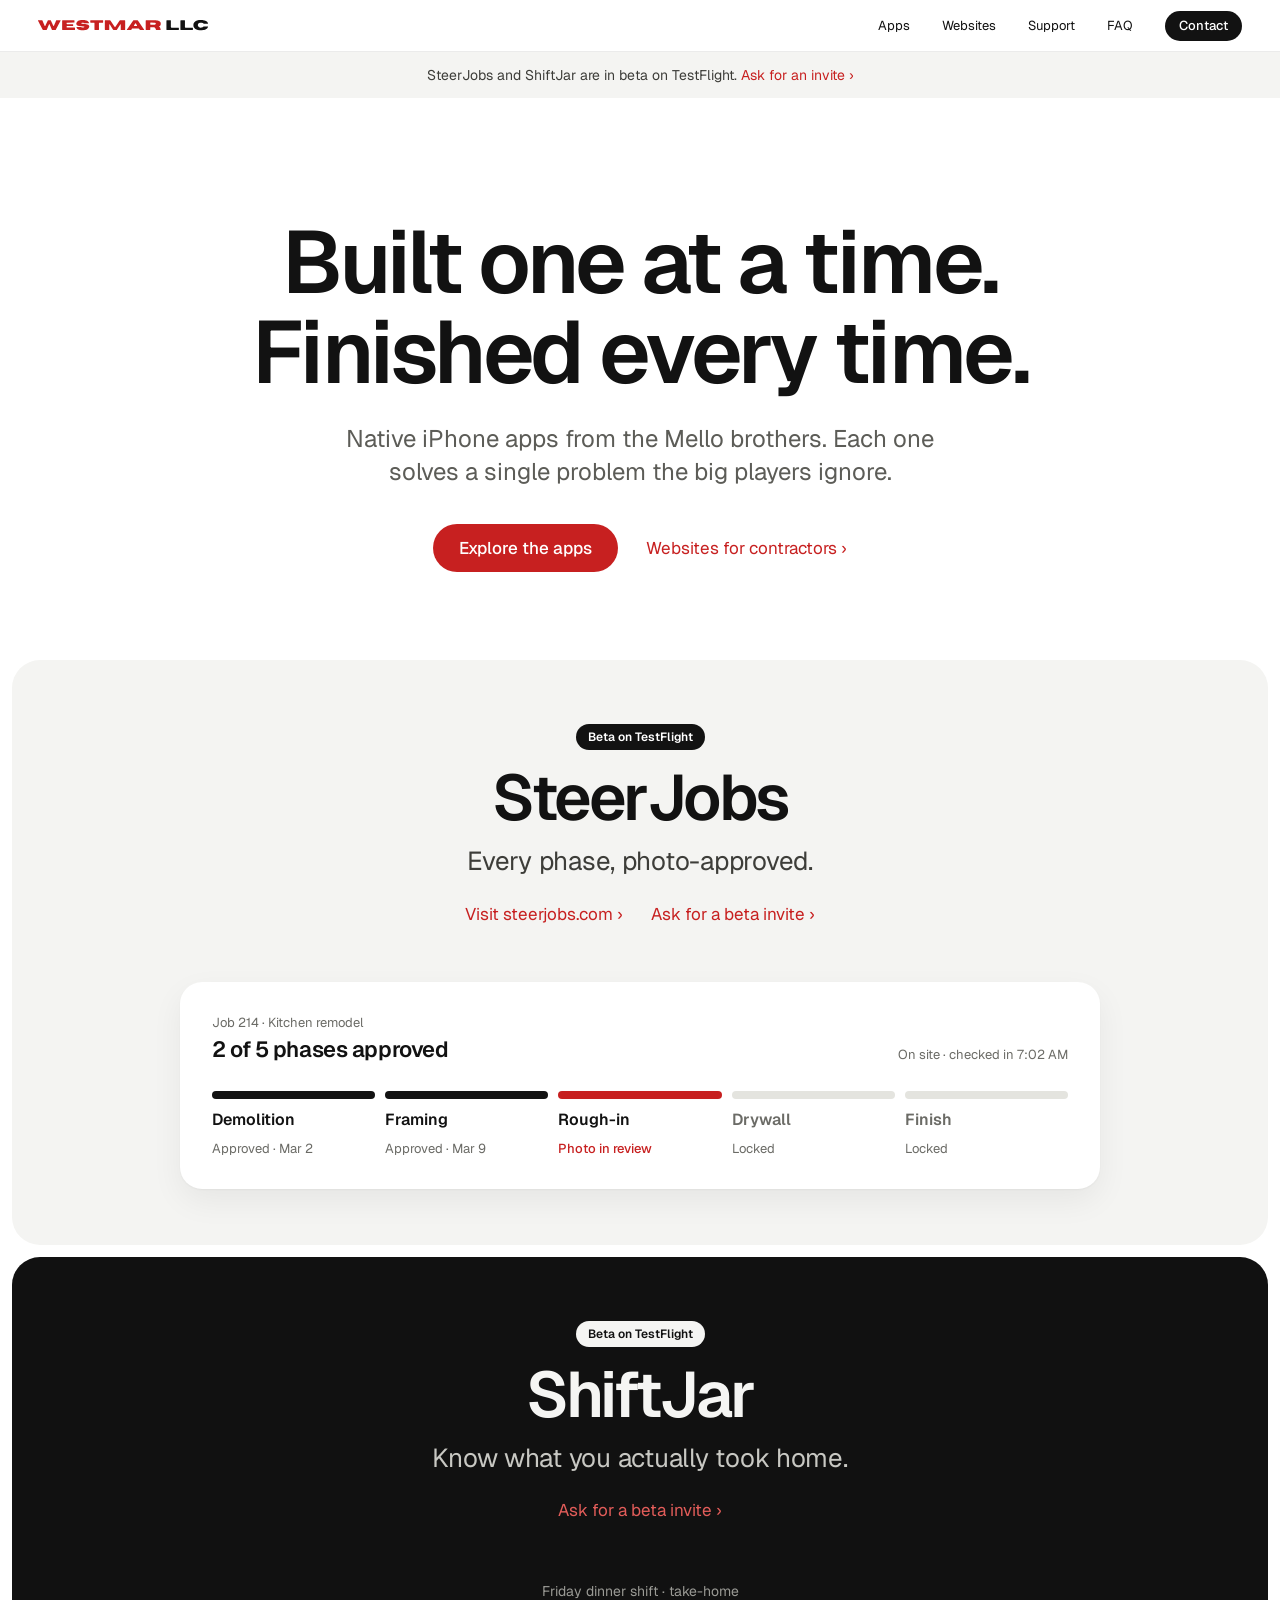
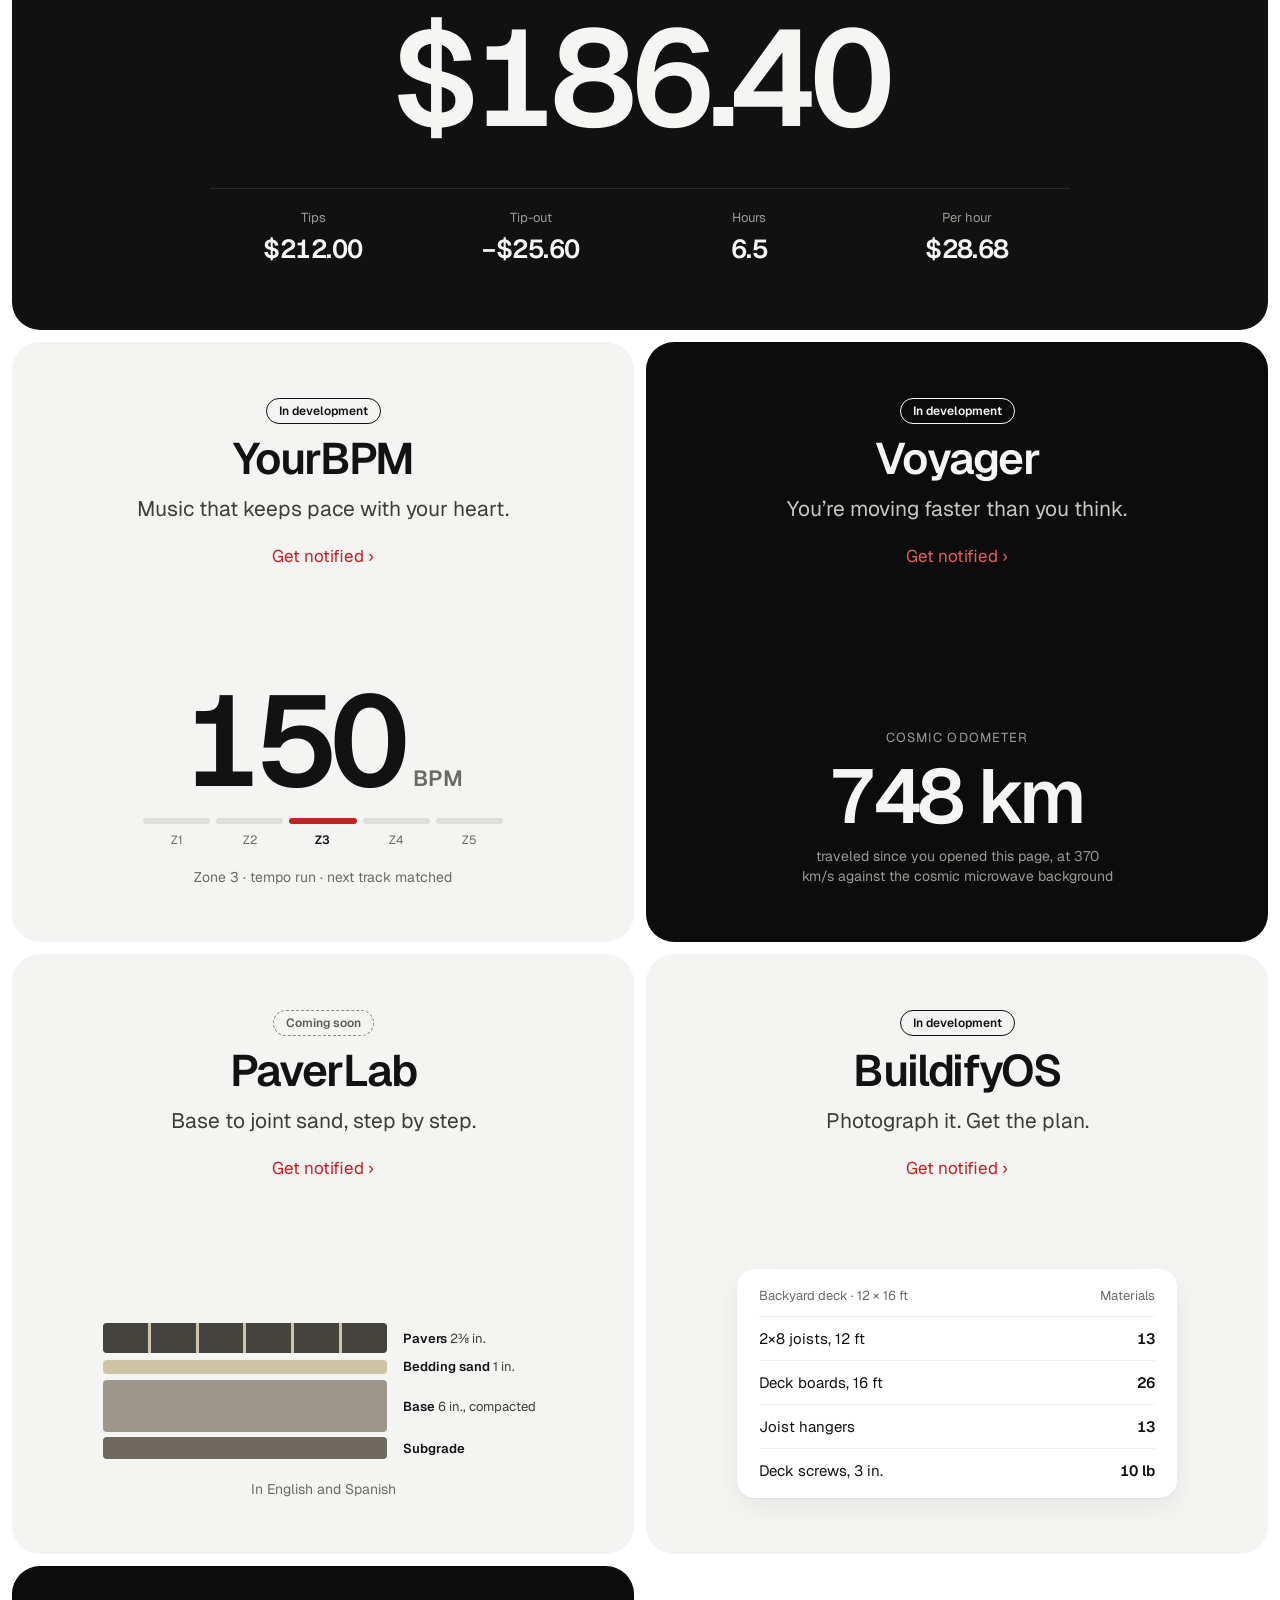
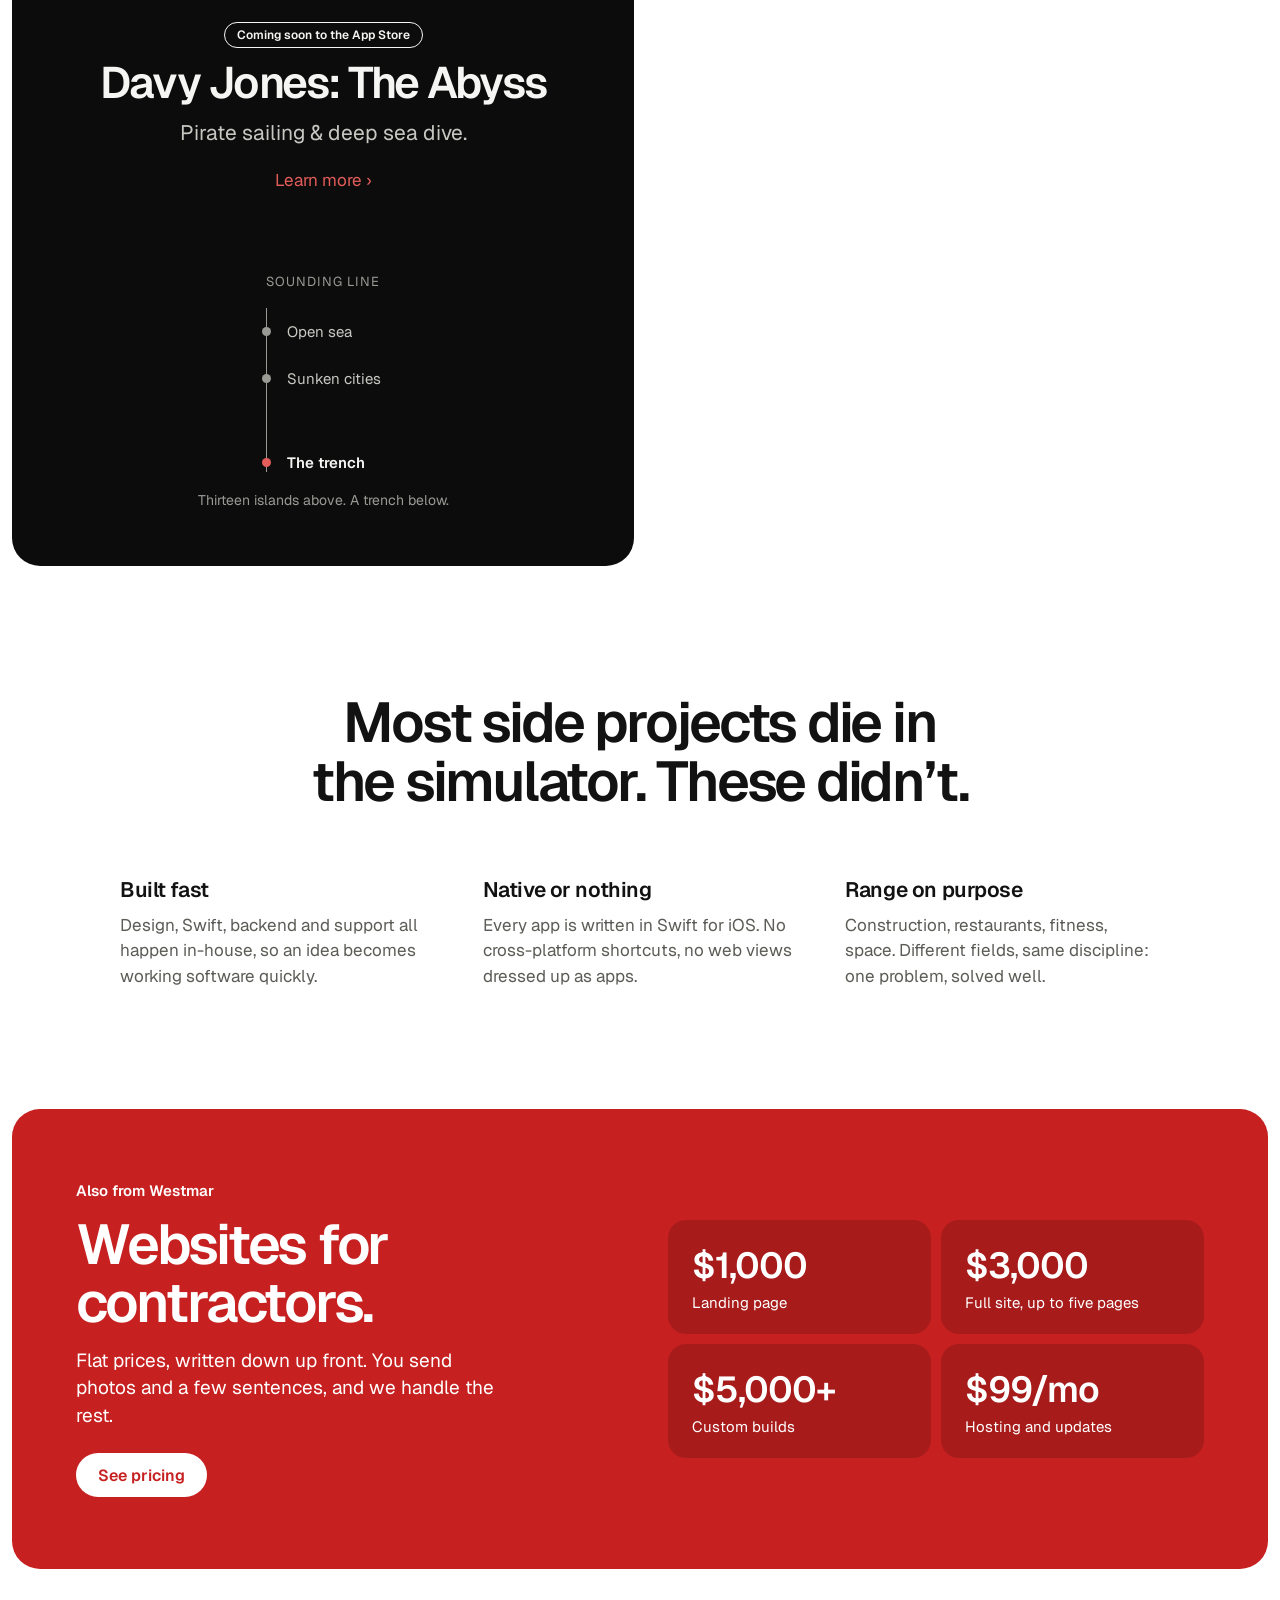
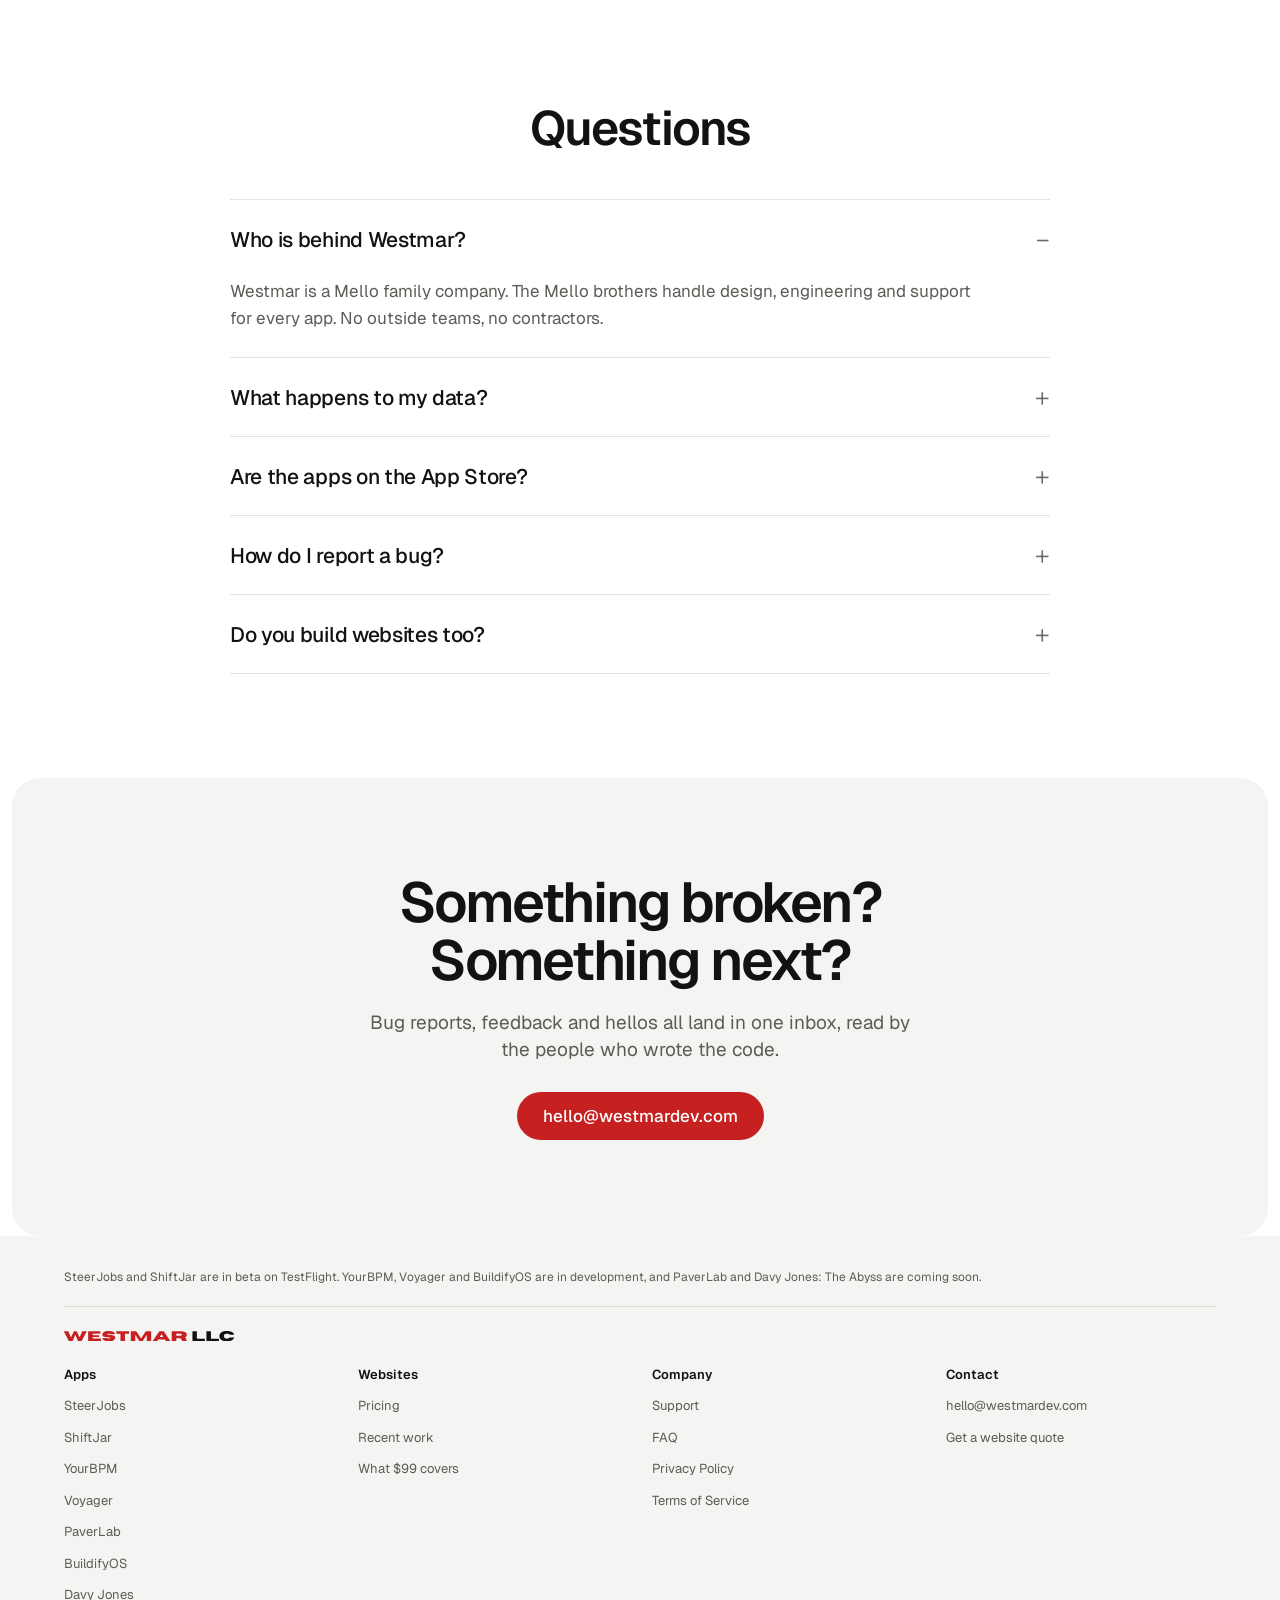
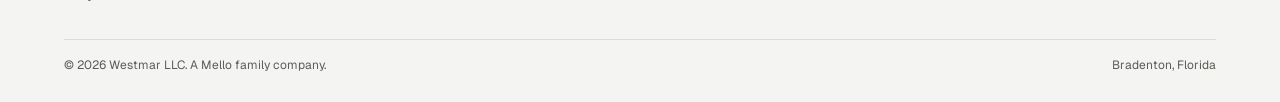
==== commit 36aa103f: "Add Davy Jones: The Abyss pages, privacy and terms sections - /davyjones: hero, features, screenshot" ====
--- a/index.html
+++ b/index.html
@@ -153,6 +153,22 @@
         </div>
       </section>
 
+      <section class="app-tile app-tile-sm app-tile-black on-dark" id="davyjones">
+        <span class="badge badge-outline-light">Coming soon to the App Store</span>
+        <h2 class="app-name">Davy Jones: The Abyss</h2>
+        <p class="app-tagline">Pirate sailing &amp; deep sea dive.</p>
+        <a class="more" href="davyjones">Learn more ›</a>
+        <div class="app-visual sounding">
+          <span class="odometer-label">Sounding line</span>
+          <ol class="sounding-line">
+            <li>Open sea</li>
+            <li>Sunken cities</li>
+            <li class="sounding-deep">The trench</li>
+          </ol>
+          <span class="odometer-caption">Thirteen islands above. A trench below.</span>
+        </div>
+      </section>
+
       <!-- TradeKit tile: hidden until real copy exists.
       <section class="app-tile app-tile-sm app-tile-grey" id="tradekit">
         <span class="badge badge-outline">In development</span>
@@ -234,7 +250,7 @@
 <!-- FOOTER (SiteFooter) -->
 <footer class="site-footer">
   <div class="footer-inner">
-    <p class="footer-note">SteerJobs and ShiftJar are in beta on TestFlight. YourBPM, Voyager and BuildifyOS are in development, and PaverLab is coming soon.</p>
+    <p class="footer-note">SteerJobs and ShiftJar are in beta on TestFlight. YourBPM, Voyager and BuildifyOS are in development, and PaverLab and Davy Jones: The Abyss are coming soon.</p>
     <svg class="footer-logo" xmlns="http://www.w3.org/2000/svg" viewBox="7.06 17.25 367.69 22.19" aria-hidden="true" focusable="false"><path fill="#C72020" fill-rule="evenodd" d="M7.06 18.31 7.06 18.75 7.25 19.31 7.81 20.12 8.25 21.19 9.81 23.94 10.31 25.12 10.75 25.75 12.38 29.06 12.81 29.69 13.31 30.88 14.94 33.75 16.56 37.06 17.44 38.50 17.75 38.75 18.44 39.00 24.75 39.00 25.38 38.81 25.81 38.50 26.38 37.62 26.88 36.12 27.44 35.06 27.81 33.88 28.50 32.50 28.81 31.44 29.44 30.25 29.88 28.88 30.94 26.50 31.31 26.19 31.56 26.19 32.06 26.56 32.62 27.56 33.00 28.88 33.69 30.19 34.06 31.44 34.69 32.56 35.06 33.88 35.75 35.19 36.06 36.31 36.69 37.44 37.06 38.44 37.38 38.81 37.81 39.00 44.50 39.00 45.12 38.75 45.75 38.12 47.38 34.81 47.75 34.31 48.25 33.12 48.69 32.50 49.25 31.19 50.88 28.31 55.81 18.75 55.75 18.06 55.25 17.69 47.56 17.69 46.56 18.06 46.19 18.56 45.94 19.38 45.25 20.62 44.88 21.88 44.19 23.12 43.88 24.19 43.25 25.31 42.81 26.69 42.19 27.81 41.81 29.06 41.50 29.62 41.00 30.12 40.50 30.25 40.12 29.94 39.69 28.69 39.00 27.50 38.81 26.81 38.00 25.31 37.75 24.50 36.94 23.00 36.69 22.19 36.00 21.00 35.69 20.00 34.56 18.06 34.19 17.81 33.69 17.69 29.69 17.62 28.94 17.81 28.50 18.06 28.00 18.62 23.62 28.00 23.06 29.44 22.56 30.00 21.94 30.12 21.69 30.00 21.31 29.50 21.00 28.50 20.50 27.56 19.94 26.00 19.50 25.25 18.94 23.69 18.38 22.69 16.94 19.06 16.19 18.06 15.25 17.62 7.62 17.69 7.19 18.00ZM59.50 18.19 59.25 18.88 59.25 37.94 59.69 38.75 60.69 39.06 85.94 39.06 86.38 39.00 86.81 38.69 87.06 38.06 87.06 34.75 86.81 34.06 86.31 33.69 69.88 33.69 69.44 33.50 69.12 33.19 68.88 32.50 68.88 31.50 69.00 31.06 69.50 30.44 69.88 30.31 82.38 30.31 82.94 29.88 83.12 29.44 83.12 27.44 82.94 26.75 82.38 26.25 69.88 26.25 69.44 26.06 69.00 25.50 68.88 25.06 68.88 24.00 69.19 23.31 69.88 22.94 85.06 22.88 85.62 22.50 85.88 21.88 85.88 18.88 85.50 18.00 84.88 17.69 84.31 17.62 60.50 17.62 59.81 17.88ZM91.38 21.38 90.31 23.06 89.81 24.88 89.81 25.62 90.06 26.62 90.50 27.50 91.12 28.19 92.00 28.88 93.81 29.69 95.56 30.19 101.88 30.94 106.06 31.19 106.81 31.44 107.12 31.81 107.12 32.31 106.62 33.00 105.44 33.50 104.50 33.69 103.19 33.69 101.81 33.38 101.12 33.06 100.38 32.50 99.44 32.19 91.12 32.19 90.56 32.38 90.25 32.81 90.25 33.44 90.62 34.25 91.50 35.50 92.69 36.69 94.12 37.62 97.44 38.88 100.94 39.31 105.94 39.38 109.06 39.06 110.88 38.69 113.31 37.75 115.00 36.62 115.81 35.81 116.75 34.56 117.75 32.31 117.88 31.56 117.81 30.69 117.56 29.94 116.94 28.94 116.31 28.25 115.56 27.69 113.44 26.75 109.12 25.88 101.62 25.38 101.00 25.06 100.69 24.56 100.75 24.12 101.19 23.56 101.88 23.19 103.00 22.94 105.25 23.06 107.50 24.12 108.62 24.38 116.06 24.50 117.00 24.25 117.25 23.88 117.25 23.19 116.75 22.06 115.38 20.38 113.50 19.06 111.69 18.25 108.94 17.56 107.69 17.38 105.94 17.25 101.62 17.25 99.94 17.38 98.12 17.69 95.44 18.44 93.19 19.62ZM120.44 17.88 120.19 18.25 120.06 18.75 120.00 21.00 120.06 22.06 120.44 22.75 120.88 22.94 128.19 22.94 128.62 23.12 129.12 23.75 129.12 37.75 129.38 38.50 129.69 38.81 130.19 39.00 137.81 39.00 138.50 38.69 138.88 37.88 138.81 24.12 139.00 23.50 139.38 23.12 139.81 22.94 147.19 22.94 147.62 22.69 147.94 21.94 147.88 18.50 147.69 18.06 147.38 17.75 147.00 17.62 121.25 17.62ZM151.62 18.44 151.50 18.88 151.50 38.00 151.75 38.56 152.31 38.94 160.19 39.06 160.88 38.69 161.12 38.00 161.06 27.44 161.25 26.81 161.56 26.56 161.81 26.62 162.81 27.75 164.31 30.31 169.38 38.12 169.75 38.56 170.38 38.94 176.31 39.00 177.31 38.62 179.69 35.12 184.19 27.88 185.31 26.44 185.56 26.44 185.75 26.62 185.94 27.12 185.94 38.12 186.12 38.62 186.44 38.94 186.94 39.06 194.06 39.06 194.88 38.88 195.44 38.25 195.56 37.50 195.50 18.81 195.25 18.19 194.75 17.75 194.31 17.62 184.75 17.62 184.19 17.88 183.19 18.88 174.50 31.62 173.75 32.19 173.19 32.12 172.62 31.62 163.94 19.00 162.75 17.81 162.25 17.62 152.94 17.62 152.06 17.88ZM199.19 38.00 199.25 38.62 199.94 39.00 207.62 39.00 208.44 38.62 208.94 38.06 210.00 36.38 210.56 35.81 211.38 35.44 224.38 35.44 225.44 36.00 227.06 38.44 227.44 38.81 227.94 39.00 235.31 39.06 236.25 38.81 236.50 38.38 236.44 37.94 235.94 37.06 234.38 35.06 223.75 19.62 222.38 17.94 221.50 17.69 214.19 17.69 213.31 18.00 212.12 19.44 201.00 35.44 199.50 37.38ZM214.50 29.19 214.94 28.31 215.69 27.31 217.06 25.00 217.50 24.56 218.00 24.44 218.38 24.56 218.81 25.06 220.12 27.38 220.94 28.50 221.31 29.56 221.06 30.00 220.31 30.25 215.31 30.25 214.62 29.88ZM240.12 18.31 239.94 18.75 239.88 19.38 239.88 37.81 240.06 38.38 240.50 38.81 241.12 39.00 248.69 39.00 249.25 38.81 249.50 38.56 249.75 37.81 249.75 33.69 250.06 33.06 250.56 32.75 256.38 32.81 258.19 33.06 259.19 33.44 260.75 34.94 262.12 38.44 262.62 38.88 264.38 39.00 271.25 39.06 271.75 38.88 272.12 38.38 272.12 37.44 271.06 33.94 270.44 33.00 269.06 31.81 268.94 31.31 269.06 31.00 269.50 30.56 270.25 30.12 271.00 29.44 271.75 28.44 272.06 27.81 272.44 25.81 272.38 24.25 272.06 22.75 271.81 22.19 270.94 21.00 269.56 19.88 268.44 19.25 265.62 18.38 264.00 18.12 261.88 18.06 258.94 17.75 241.44 17.62 240.44 17.94ZM249.69 24.19 249.88 23.44 250.19 23.06 250.56 22.88 258.25 23.00 259.94 23.31 261.12 23.94 261.69 24.56 261.81 25.50 261.62 26.00 261.06 26.56 260.31 27.00 259.19 27.31 257.44 27.50 250.50 27.56 250.00 27.19 249.69 26.44Z"/><path fill="currentColor" fill-rule="evenodd" d="M284.94 18.12 284.69 19.00 284.69 37.75 284.81 38.38 285.19 38.88 285.75 39.06 310.56 39.00 310.94 38.88 311.38 38.50 311.62 37.81 311.62 35.12 311.31 34.19 310.69 33.75 295.50 33.75 294.88 33.50 294.44 33.00 294.25 32.19 294.31 18.88 294.12 18.31 293.69 17.88 293.12 17.69 285.75 17.62 285.31 17.75ZM315.19 18.31 315.00 18.81 314.94 19.69 314.94 37.62 315.06 38.19 315.50 38.75 316.19 39.00 341.06 39.00 341.44 38.88 341.81 38.50 342.00 37.81 342.00 35.12 341.75 34.19 341.19 33.75 325.69 33.81 325.25 33.62 324.88 33.12 324.69 32.19 324.75 18.88 324.56 18.25 324.31 17.94 323.62 17.69 316.25 17.69 315.56 17.94ZM343.44 24.94 343.19 25.81 343.00 27.94 343.12 30.44 343.44 31.75 344.38 33.69 345.50 35.12 347.38 36.75 349.62 37.94 352.44 38.81 356.44 39.31 360.69 39.38 364.88 39.00 366.19 38.75 369.19 37.75 370.81 36.88 372.56 35.50 373.62 34.25 374.69 32.25 374.56 31.56 374.12 31.25 365.81 31.19 364.75 31.56 363.31 32.75 362.50 33.19 360.75 33.62 358.56 33.75 356.75 33.44 355.50 33.00 354.25 32.06 353.25 30.75 352.75 29.50 352.62 28.81 352.75 27.19 353.19 26.06 353.81 25.06 354.62 24.25 355.88 23.50 356.94 23.12 358.12 22.94 360.12 22.94 361.44 23.12 363.25 23.88 364.75 25.06 365.75 25.44 374.06 25.38 374.56 25.00 374.62 24.25 374.00 23.00 373.06 21.75 372.00 20.69 370.06 19.38 367.31 18.25 364.12 17.56 362.69 17.38 357.69 17.25 354.69 17.50 350.88 18.31 348.19 19.44 346.25 20.81 344.62 22.62Z"/></svg>
     <nav class="footer-grid" aria-label="Footer">
       <div class="footer-col">
@@ -245,6 +261,7 @@
         <a href="index.html#voyager">Voyager</a>
         <a href="index.html#paverlab">PaverLab</a>
         <a href="index.html#buildifyos">BuildifyOS</a>
+        <a href="davyjones">Davy Jones</a>
       </div>
       <div class="footer-col">
         <h2 class="footer-heading">Websites</h2>
--- a/styles.css
+++ b/styles.css
@@ -958,6 +958,49 @@
   font-variant-numeric: tabular-nums;
 }
 
+/* Davy Jones sounding line — stops get further apart the deeper they go. */
+.sounding {
+  padding-top: 36px;
+  gap: 18px;
+}
+
+.sounding-line {
+  margin: 0;
+  padding: 14px 0 0;
+  list-style: none;
+  border-left: 1px solid var(--on-dark-muted);
+  text-align: left;
+}
+
+.sounding-line li {
+  position: relative;
+  padding-left: 20px;
+  font-size: 15px;
+  line-height: 1.3;
+  color: var(--on-dark-2);
+}
+
+.sounding-line li::before {
+  content: "";
+  position: absolute;
+  top: 5px;
+  left: -5px;
+  width: 9px;
+  height: 9px;
+  border-radius: 50%;
+  background: var(--on-dark-muted);
+}
+
+.sounding-line li:nth-child(2) { margin-top: 28px; }
+.sounding-line li:nth-child(3) { margin-top: 64px; }
+
+.sounding-line .sounding-deep {
+  font-weight: 600;
+  color: var(--on-dark);
+}
+
+.sounding-line .sounding-deep::before { background: var(--red-on-dark); }
+
 /* ==========================================================================
    Home — why, websites promo
    ========================================================================== */
@@ -1445,6 +1488,84 @@
   line-height: 1.55;
   color: var(--muted);
   text-wrap: pretty;
+}
+
+/* ==========================================================================
+   App pages (davyjones/) — hero tile, features, screenshots
+   Under a folder, so these pages link with root paths (/styles.css).
+   ========================================================================== */
+
+.app-page {
+  padding-top: 12px;
+  display: flex;
+  flex-direction: column;
+  gap: 12px;
+}
+
+.app-page-lede {
+  margin: 0;
+  max-width: 620px;
+  font-size: 19px;
+  line-height: 1.5;
+  color: var(--on-dark-2);
+  text-wrap: pretty;
+}
+
+/* App Store badge. Until the listing is live it is an <a> without an href,
+   which HTML treats as a placeholder link: shown, but not clickable. */
+.store {
+  margin-top: 12px;
+  display: flex;
+  flex-direction: column;
+  align-items: center;
+  gap: 12px;
+}
+
+.store-badge { display: inline-flex; }
+
+.store-badge img {
+  display: block;
+  width: auto;
+  height: 48px;
+}
+
+.store-note {
+  font-size: 14px;
+  color: var(--on-dark-muted);
+}
+
+.shots-section { padding: clamp(64px, 8vw, 96px) 0 0; }
+
+.shots {
+  margin-top: clamp(28px, 4vw, 44px);
+  display: grid;
+  grid-template-columns: repeat(auto-fit, minmax(min(100%, 520px), 1fr));
+  gap: 12px;
+}
+
+/* Screenshots are 2868 × 1320 (landscape iPhone). */
+.shot {
+  margin: 0;
+  aspect-ratio: 2868 / 1320;
+  border-radius: 22px;
+  overflow: hidden;
+}
+
+.shot img {
+  display: block;
+  width: 100%;
+  height: 100%;
+  object-fit: cover;
+}
+
+.shot-empty {
+  display: flex;
+  align-items: center;
+  justify-content: center;
+  background: var(--tile);
+  border: 1px dashed var(--dash);
+  font-size: 14px;
+  color: var(--muted-2);
 }
 
 /* ==========================================================================
@@ -1558,6 +1679,7 @@
 }
 
 .legal h3 {
+  scroll-margin-top: 72px;
   margin: 40px 0 8px;
   font-size: 20px;
   line-height: 1.3;
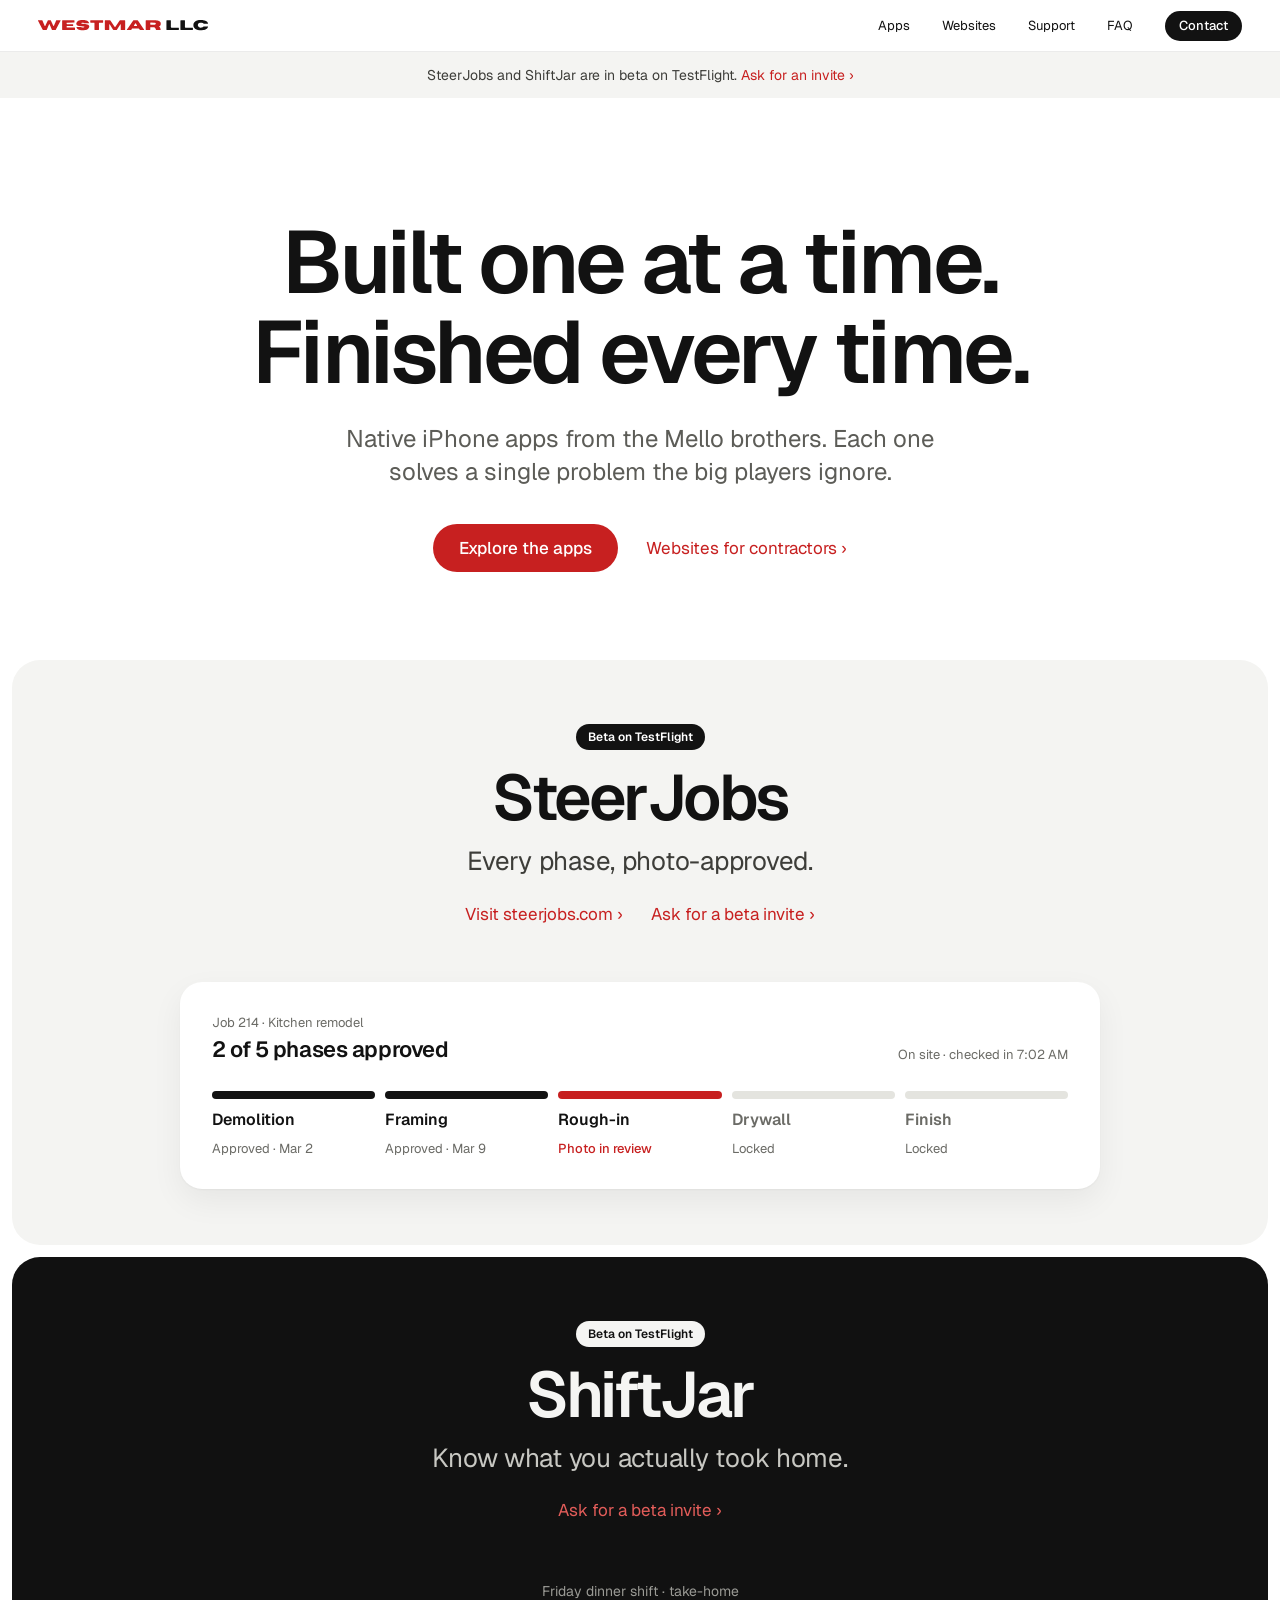
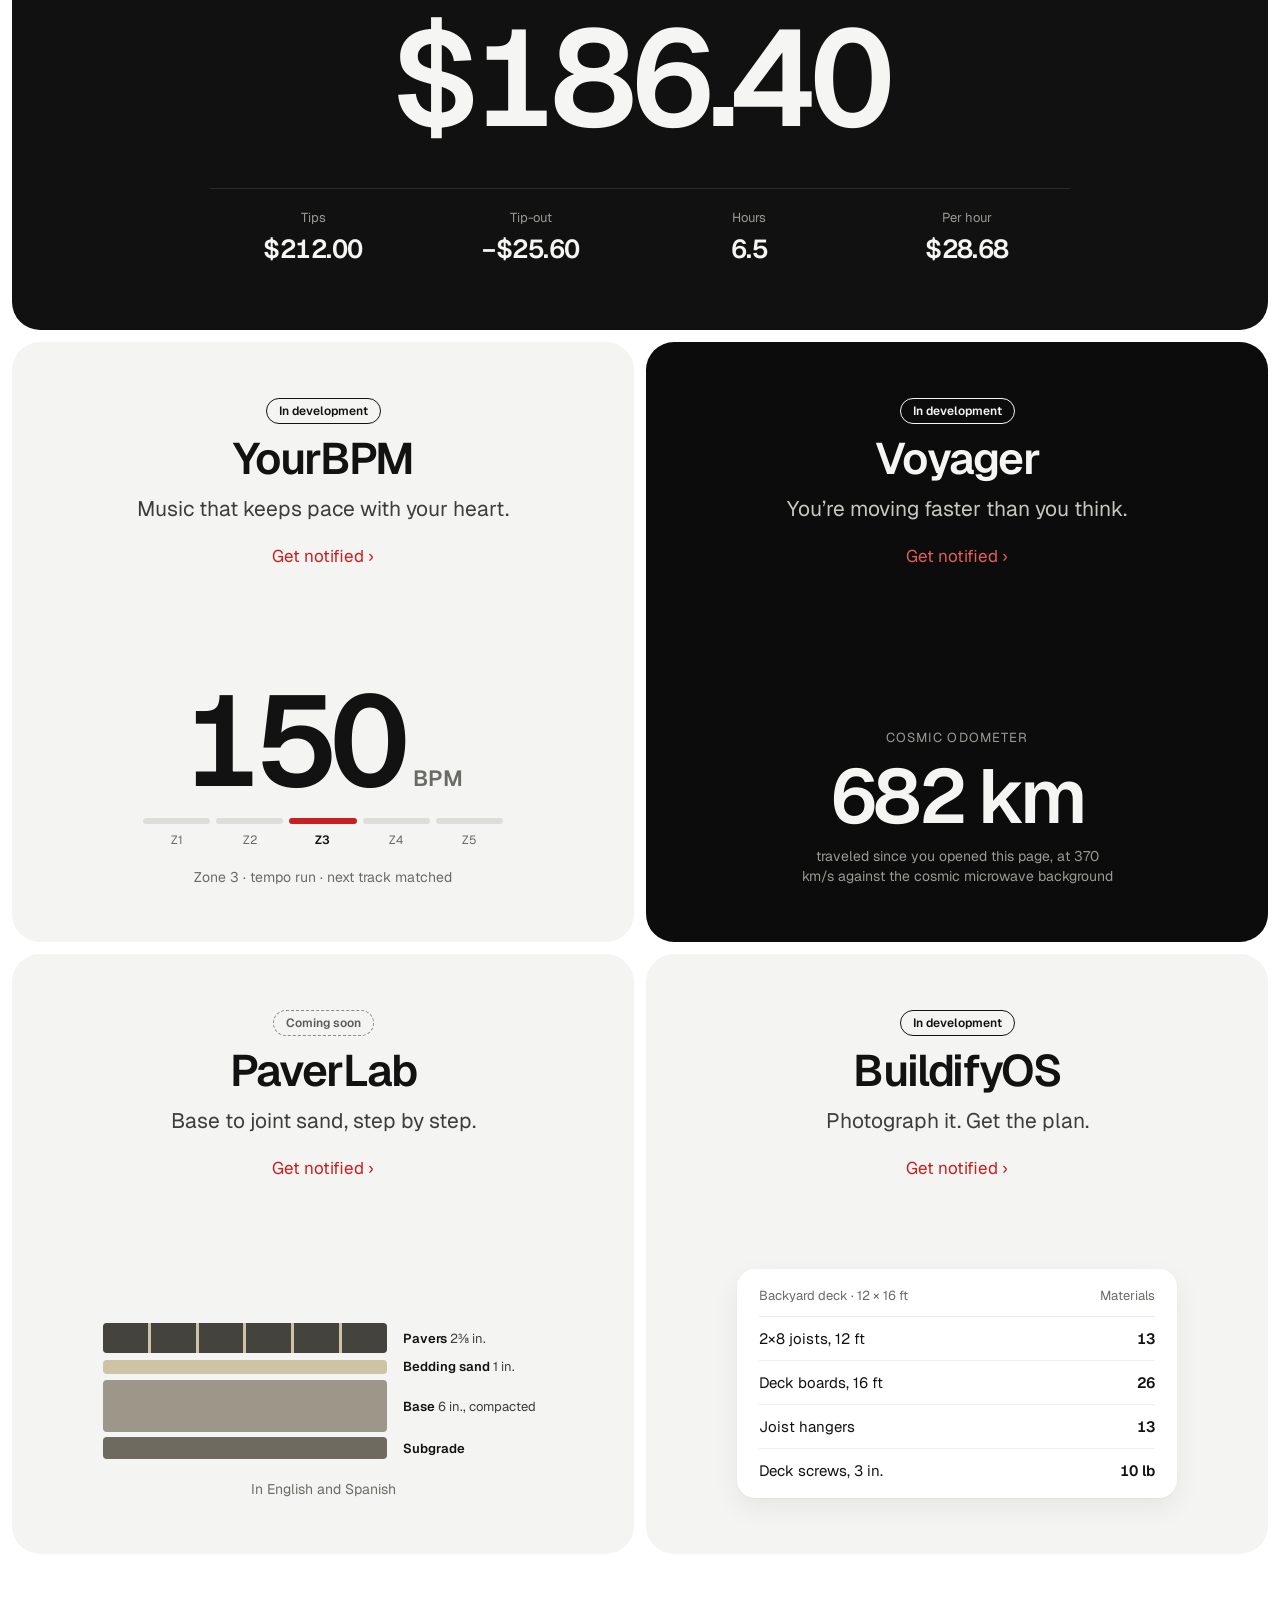
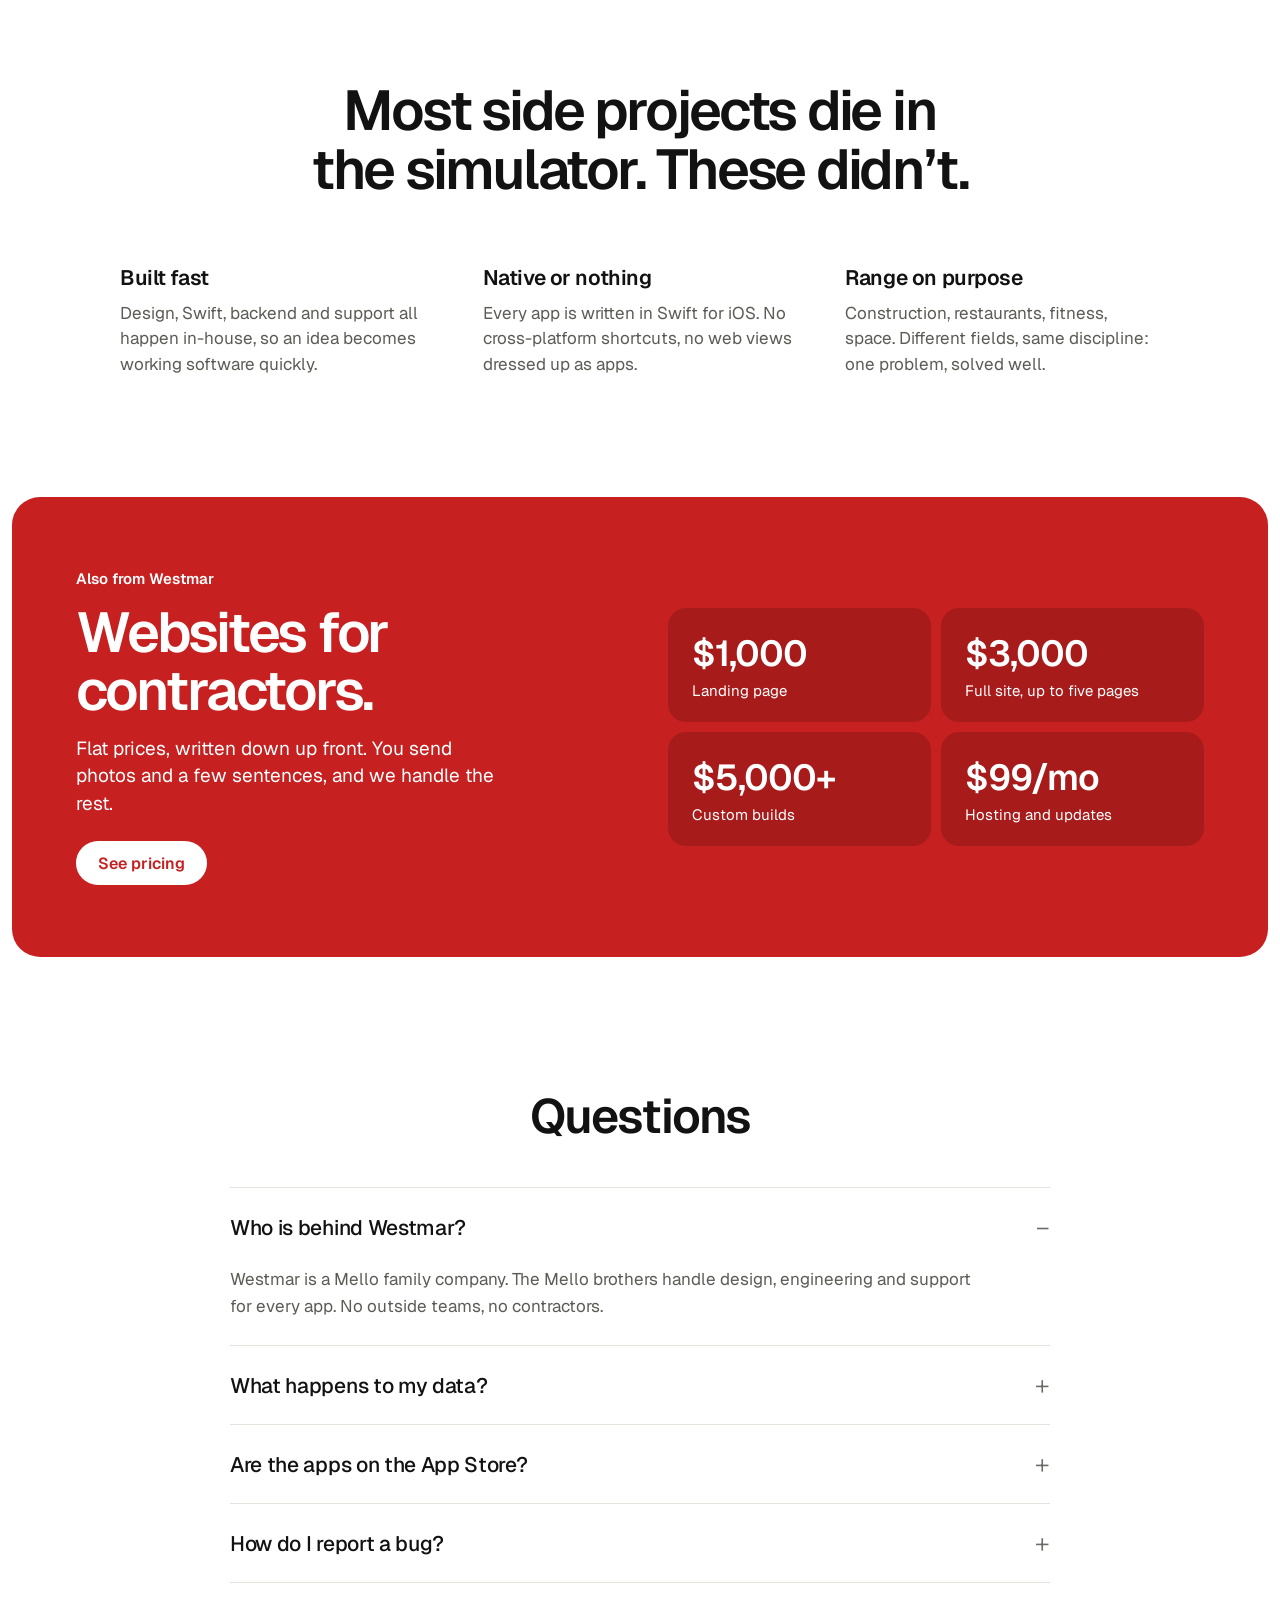
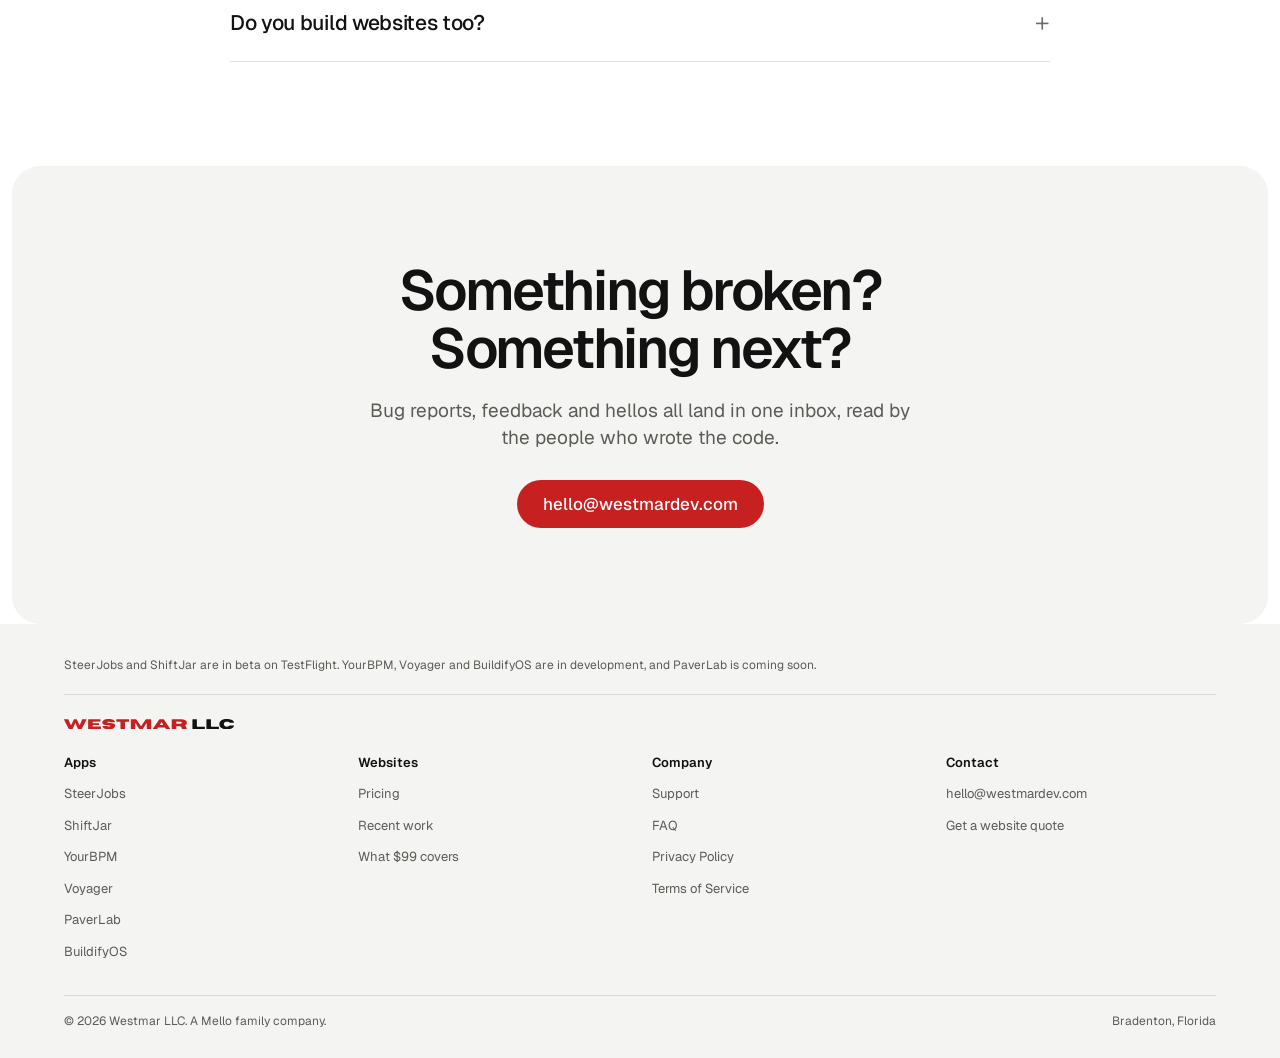
==== commit acf75c2b: "Disclose ShiftJar's AdMob ads and tracking prompt in privacy policy ShiftJar 1.0 (7) ships a Google " ====
--- a/index.html
+++ b/index.html
@@ -153,22 +153,6 @@
         </div>
       </section>
 
-      <section class="app-tile app-tile-sm app-tile-black on-dark" id="davyjones">
-        <span class="badge badge-outline-light">Coming soon to the App Store</span>
-        <h2 class="app-name">Davy Jones: The Abyss</h2>
-        <p class="app-tagline">Pirate sailing &amp; deep sea dive.</p>
-        <a class="more" href="davyjones">Learn more ›</a>
-        <div class="app-visual sounding">
-          <span class="odometer-label">Sounding line</span>
-          <ol class="sounding-line">
-            <li>Open sea</li>
-            <li>Sunken cities</li>
-            <li class="sounding-deep">The trench</li>
-          </ol>
-          <span class="odometer-caption">Thirteen islands above. A trench below.</span>
-        </div>
-      </section>
-
       <!-- TradeKit tile: hidden until real copy exists.
       <section class="app-tile app-tile-sm app-tile-grey" id="tradekit">
         <span class="badge badge-outline">In development</span>
@@ -219,7 +203,7 @@
       </div>
       <div class="faq-item">
         <button class="faq-q" type="button" aria-expanded="false" aria-controls="faq-a-1" id="faq-q-1"><span>What happens to my data?</span><span class="faq-sign" aria-hidden="true">+</span></button>
-        <p class="faq-a" id="faq-a-1" role="region" aria-labelledby="faq-q-1" hidden>Each app keeps its data minimal and separate. No analytics SDKs, no ad networks, no tracking. Nothing is sold or shared with advertisers. The <a href="privacy.html">Privacy Policy</a> covers each app in detail.</p>
+        <p class="faq-a" id="faq-a-1" role="region" aria-labelledby="faq-q-1" hidden>Each app keeps its data minimal and separate. What you put into an app is never sold or shared with advertisers. ShiftJar is free and shows banner ads through Google AdMob; no other app has ads or tracking. The <a href="privacy.html">Privacy Policy</a> covers each app in detail.</p>
       </div>
       <div class="faq-item">
         <button class="faq-q" type="button" aria-expanded="false" aria-controls="faq-a-2" id="faq-q-2"><span>Are the apps on the App Store?</span><span class="faq-sign" aria-hidden="true">+</span></button>
@@ -250,7 +234,7 @@
 <!-- FOOTER (SiteFooter) -->
 <footer class="site-footer">
   <div class="footer-inner">
-    <p class="footer-note">SteerJobs and ShiftJar are in beta on TestFlight. YourBPM, Voyager and BuildifyOS are in development, and PaverLab and Davy Jones: The Abyss are coming soon.</p>
+    <p class="footer-note">SteerJobs and ShiftJar are in beta on TestFlight. YourBPM, Voyager and BuildifyOS are in development, and PaverLab is coming soon.</p>
     <svg class="footer-logo" xmlns="http://www.w3.org/2000/svg" viewBox="7.06 17.25 367.69 22.19" aria-hidden="true" focusable="false"><path fill="#C72020" fill-rule="evenodd" d="M7.06 18.31 7.06 18.75 7.25 19.31 7.81 20.12 8.25 21.19 9.81 23.94 10.31 25.12 10.75 25.75 12.38 29.06 12.81 29.69 13.31 30.88 14.94 33.75 16.56 37.06 17.44 38.50 17.75 38.75 18.44 39.00 24.75 39.00 25.38 38.81 25.81 38.50 26.38 37.62 26.88 36.12 27.44 35.06 27.81 33.88 28.50 32.50 28.81 31.44 29.44 30.25 29.88 28.88 30.94 26.50 31.31 26.19 31.56 26.19 32.06 26.56 32.62 27.56 33.00 28.88 33.69 30.19 34.06 31.44 34.69 32.56 35.06 33.88 35.75 35.19 36.06 36.31 36.69 37.44 37.06 38.44 37.38 38.81 37.81 39.00 44.50 39.00 45.12 38.75 45.75 38.12 47.38 34.81 47.75 34.31 48.25 33.12 48.69 32.50 49.25 31.19 50.88 28.31 55.81 18.75 55.75 18.06 55.25 17.69 47.56 17.69 46.56 18.06 46.19 18.56 45.94 19.38 45.25 20.62 44.88 21.88 44.19 23.12 43.88 24.19 43.25 25.31 42.81 26.69 42.19 27.81 41.81 29.06 41.50 29.62 41.00 30.12 40.50 30.25 40.12 29.94 39.69 28.69 39.00 27.50 38.81 26.81 38.00 25.31 37.75 24.50 36.94 23.00 36.69 22.19 36.00 21.00 35.69 20.00 34.56 18.06 34.19 17.81 33.69 17.69 29.69 17.62 28.94 17.81 28.50 18.06 28.00 18.62 23.62 28.00 23.06 29.44 22.56 30.00 21.94 30.12 21.69 30.00 21.31 29.50 21.00 28.50 20.50 27.56 19.94 26.00 19.50 25.25 18.94 23.69 18.38 22.69 16.94 19.06 16.19 18.06 15.25 17.62 7.62 17.69 7.19 18.00ZM59.50 18.19 59.25 18.88 59.25 37.94 59.69 38.75 60.69 39.06 85.94 39.06 86.38 39.00 86.81 38.69 87.06 38.06 87.06 34.75 86.81 34.06 86.31 33.69 69.88 33.69 69.44 33.50 69.12 33.19 68.88 32.50 68.88 31.50 69.00 31.06 69.50 30.44 69.88 30.31 82.38 30.31 82.94 29.88 83.12 29.44 83.12 27.44 82.94 26.75 82.38 26.25 69.88 26.25 69.44 26.06 69.00 25.50 68.88 25.06 68.88 24.00 69.19 23.31 69.88 22.94 85.06 22.88 85.62 22.50 85.88 21.88 85.88 18.88 85.50 18.00 84.88 17.69 84.31 17.62 60.50 17.62 59.81 17.88ZM91.38 21.38 90.31 23.06 89.81 24.88 89.81 25.62 90.06 26.62 90.50 27.50 91.12 28.19 92.00 28.88 93.81 29.69 95.56 30.19 101.88 30.94 106.06 31.19 106.81 31.44 107.12 31.81 107.12 32.31 106.62 33.00 105.44 33.50 104.50 33.69 103.19 33.69 101.81 33.38 101.12 33.06 100.38 32.50 99.44 32.19 91.12 32.19 90.56 32.38 90.25 32.81 90.25 33.44 90.62 34.25 91.50 35.50 92.69 36.69 94.12 37.62 97.44 38.88 100.94 39.31 105.94 39.38 109.06 39.06 110.88 38.69 113.31 37.75 115.00 36.62 115.81 35.81 116.75 34.56 117.75 32.31 117.88 31.56 117.81 30.69 117.56 29.94 116.94 28.94 116.31 28.25 115.56 27.69 113.44 26.75 109.12 25.88 101.62 25.38 101.00 25.06 100.69 24.56 100.75 24.12 101.19 23.56 101.88 23.19 103.00 22.94 105.25 23.06 107.50 24.12 108.62 24.38 116.06 24.50 117.00 24.25 117.25 23.88 117.25 23.19 116.75 22.06 115.38 20.38 113.50 19.06 111.69 18.25 108.94 17.56 107.69 17.38 105.94 17.25 101.62 17.25 99.94 17.38 98.12 17.69 95.44 18.44 93.19 19.62ZM120.44 17.88 120.19 18.25 120.06 18.75 120.00 21.00 120.06 22.06 120.44 22.75 120.88 22.94 128.19 22.94 128.62 23.12 129.12 23.75 129.12 37.75 129.38 38.50 129.69 38.81 130.19 39.00 137.81 39.00 138.50 38.69 138.88 37.88 138.81 24.12 139.00 23.50 139.38 23.12 139.81 22.94 147.19 22.94 147.62 22.69 147.94 21.94 147.88 18.50 147.69 18.06 147.38 17.75 147.00 17.62 121.25 17.62ZM151.62 18.44 151.50 18.88 151.50 38.00 151.75 38.56 152.31 38.94 160.19 39.06 160.88 38.69 161.12 38.00 161.06 27.44 161.25 26.81 161.56 26.56 161.81 26.62 162.81 27.75 164.31 30.31 169.38 38.12 169.75 38.56 170.38 38.94 176.31 39.00 177.31 38.62 179.69 35.12 184.19 27.88 185.31 26.44 185.56 26.44 185.75 26.62 185.94 27.12 185.94 38.12 186.12 38.62 186.44 38.94 186.94 39.06 194.06 39.06 194.88 38.88 195.44 38.25 195.56 37.50 195.50 18.81 195.25 18.19 194.75 17.75 194.31 17.62 184.75 17.62 184.19 17.88 183.19 18.88 174.50 31.62 173.75 32.19 173.19 32.12 172.62 31.62 163.94 19.00 162.75 17.81 162.25 17.62 152.94 17.62 152.06 17.88ZM199.19 38.00 199.25 38.62 199.94 39.00 207.62 39.00 208.44 38.62 208.94 38.06 210.00 36.38 210.56 35.81 211.38 35.44 224.38 35.44 225.44 36.00 227.06 38.44 227.44 38.81 227.94 39.00 235.31 39.06 236.25 38.81 236.50 38.38 236.44 37.94 235.94 37.06 234.38 35.06 223.75 19.62 222.38 17.94 221.50 17.69 214.19 17.69 213.31 18.00 212.12 19.44 201.00 35.44 199.50 37.38ZM214.50 29.19 214.94 28.31 215.69 27.31 217.06 25.00 217.50 24.56 218.00 24.44 218.38 24.56 218.81 25.06 220.12 27.38 220.94 28.50 221.31 29.56 221.06 30.00 220.31 30.25 215.31 30.25 214.62 29.88ZM240.12 18.31 239.94 18.75 239.88 19.38 239.88 37.81 240.06 38.38 240.50 38.81 241.12 39.00 248.69 39.00 249.25 38.81 249.50 38.56 249.75 37.81 249.75 33.69 250.06 33.06 250.56 32.75 256.38 32.81 258.19 33.06 259.19 33.44 260.75 34.94 262.12 38.44 262.62 38.88 264.38 39.00 271.25 39.06 271.75 38.88 272.12 38.38 272.12 37.44 271.06 33.94 270.44 33.00 269.06 31.81 268.94 31.31 269.06 31.00 269.50 30.56 270.25 30.12 271.00 29.44 271.75 28.44 272.06 27.81 272.44 25.81 272.38 24.25 272.06 22.75 271.81 22.19 270.94 21.00 269.56 19.88 268.44 19.25 265.62 18.38 264.00 18.12 261.88 18.06 258.94 17.75 241.44 17.62 240.44 17.94ZM249.69 24.19 249.88 23.44 250.19 23.06 250.56 22.88 258.25 23.00 259.94 23.31 261.12 23.94 261.69 24.56 261.81 25.50 261.62 26.00 261.06 26.56 260.31 27.00 259.19 27.31 257.44 27.50 250.50 27.56 250.00 27.19 249.69 26.44Z"/><path fill="currentColor" fill-rule="evenodd" d="M284.94 18.12 284.69 19.00 284.69 37.75 284.81 38.38 285.19 38.88 285.75 39.06 310.56 39.00 310.94 38.88 311.38 38.50 311.62 37.81 311.62 35.12 311.31 34.19 310.69 33.75 295.50 33.75 294.88 33.50 294.44 33.00 294.25 32.19 294.31 18.88 294.12 18.31 293.69 17.88 293.12 17.69 285.75 17.62 285.31 17.75ZM315.19 18.31 315.00 18.81 314.94 19.69 314.94 37.62 315.06 38.19 315.50 38.75 316.19 39.00 341.06 39.00 341.44 38.88 341.81 38.50 342.00 37.81 342.00 35.12 341.75 34.19 341.19 33.75 325.69 33.81 325.25 33.62 324.88 33.12 324.69 32.19 324.75 18.88 324.56 18.25 324.31 17.94 323.62 17.69 316.25 17.69 315.56 17.94ZM343.44 24.94 343.19 25.81 343.00 27.94 343.12 30.44 343.44 31.75 344.38 33.69 345.50 35.12 347.38 36.75 349.62 37.94 352.44 38.81 356.44 39.31 360.69 39.38 364.88 39.00 366.19 38.75 369.19 37.75 370.81 36.88 372.56 35.50 373.62 34.25 374.69 32.25 374.56 31.56 374.12 31.25 365.81 31.19 364.75 31.56 363.31 32.75 362.50 33.19 360.75 33.62 358.56 33.75 356.75 33.44 355.50 33.00 354.25 32.06 353.25 30.75 352.75 29.50 352.62 28.81 352.75 27.19 353.19 26.06 353.81 25.06 354.62 24.25 355.88 23.50 356.94 23.12 358.12 22.94 360.12 22.94 361.44 23.12 363.25 23.88 364.75 25.06 365.75 25.44 374.06 25.38 374.56 25.00 374.62 24.25 374.00 23.00 373.06 21.75 372.00 20.69 370.06 19.38 367.31 18.25 364.12 17.56 362.69 17.38 357.69 17.25 354.69 17.50 350.88 18.31 348.19 19.44 346.25 20.81 344.62 22.62Z"/></svg>
     <nav class="footer-grid" aria-label="Footer">
       <div class="footer-col">
@@ -261,7 +245,6 @@
         <a href="index.html#voyager">Voyager</a>
         <a href="index.html#paverlab">PaverLab</a>
         <a href="index.html#buildifyos">BuildifyOS</a>
-        <a href="davyjones">Davy Jones</a>
       </div>
       <div class="footer-col">
         <h2 class="footer-heading">Websites</h2>
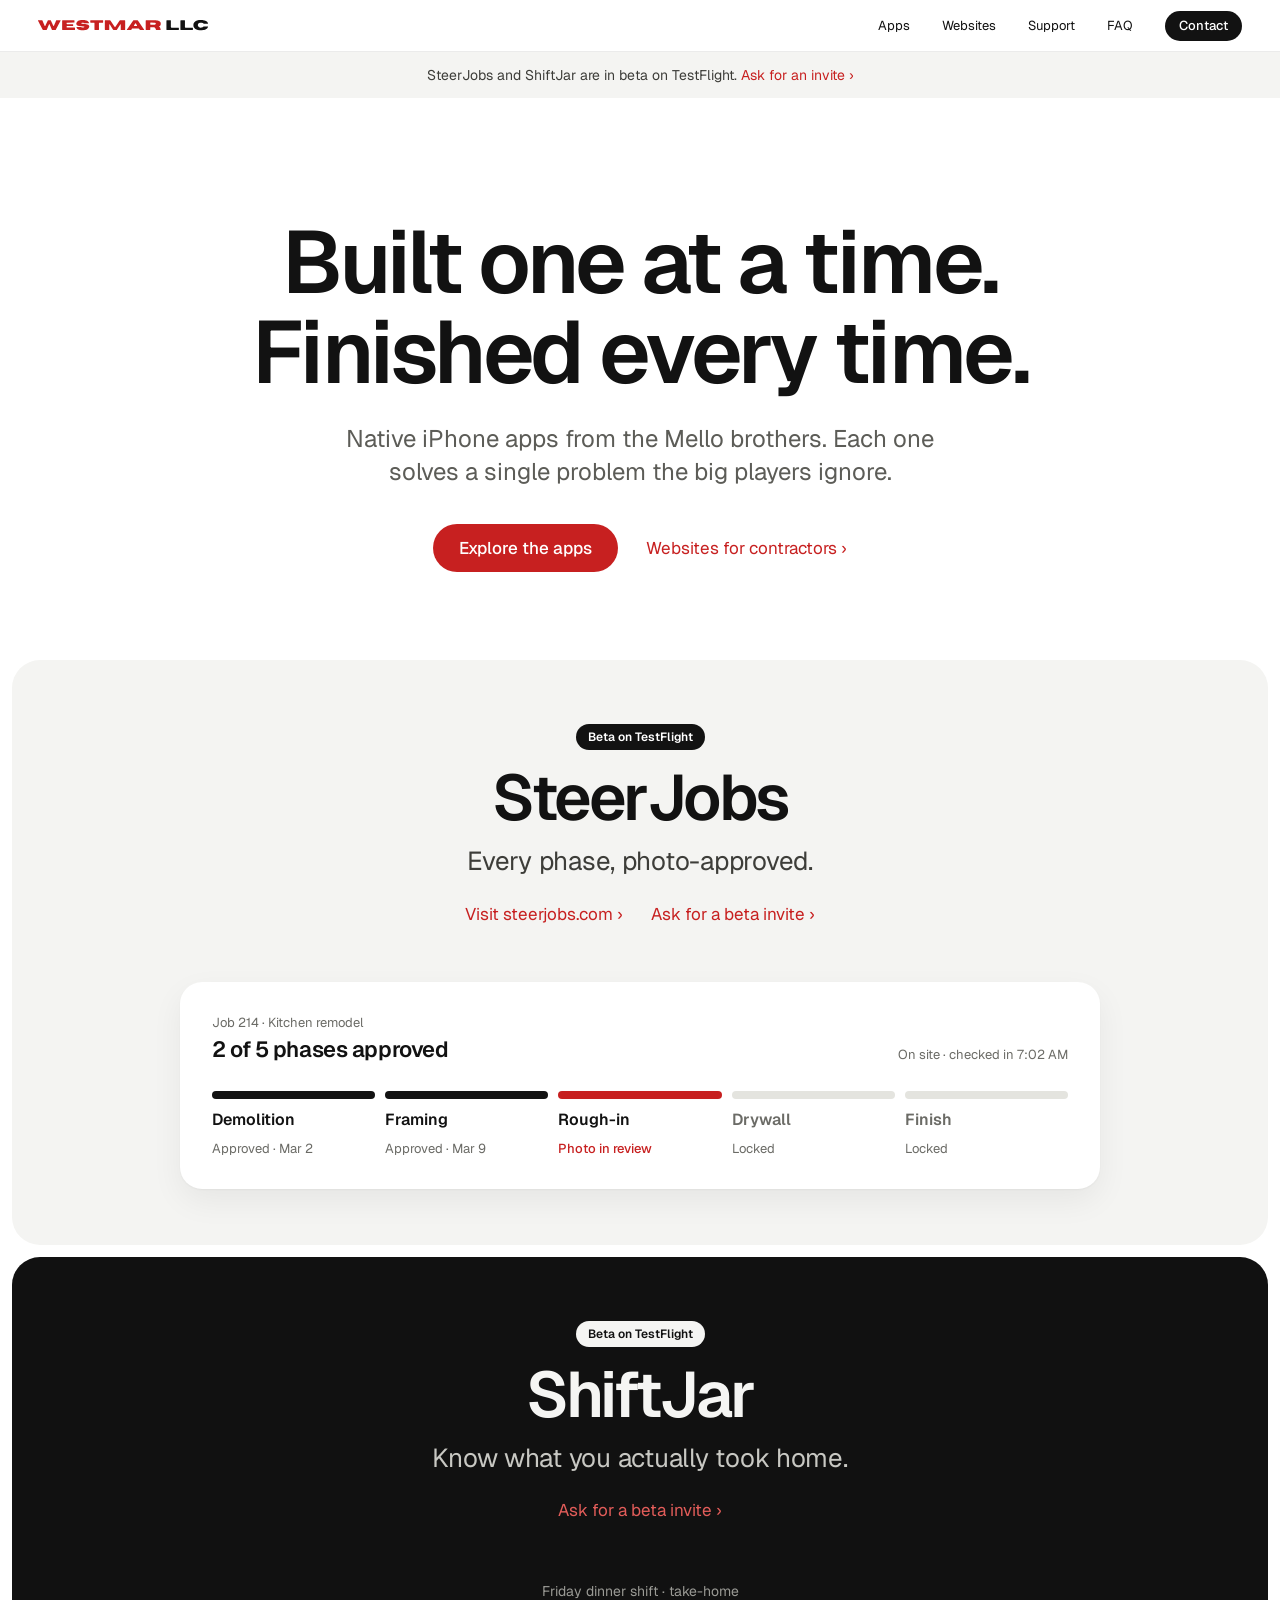
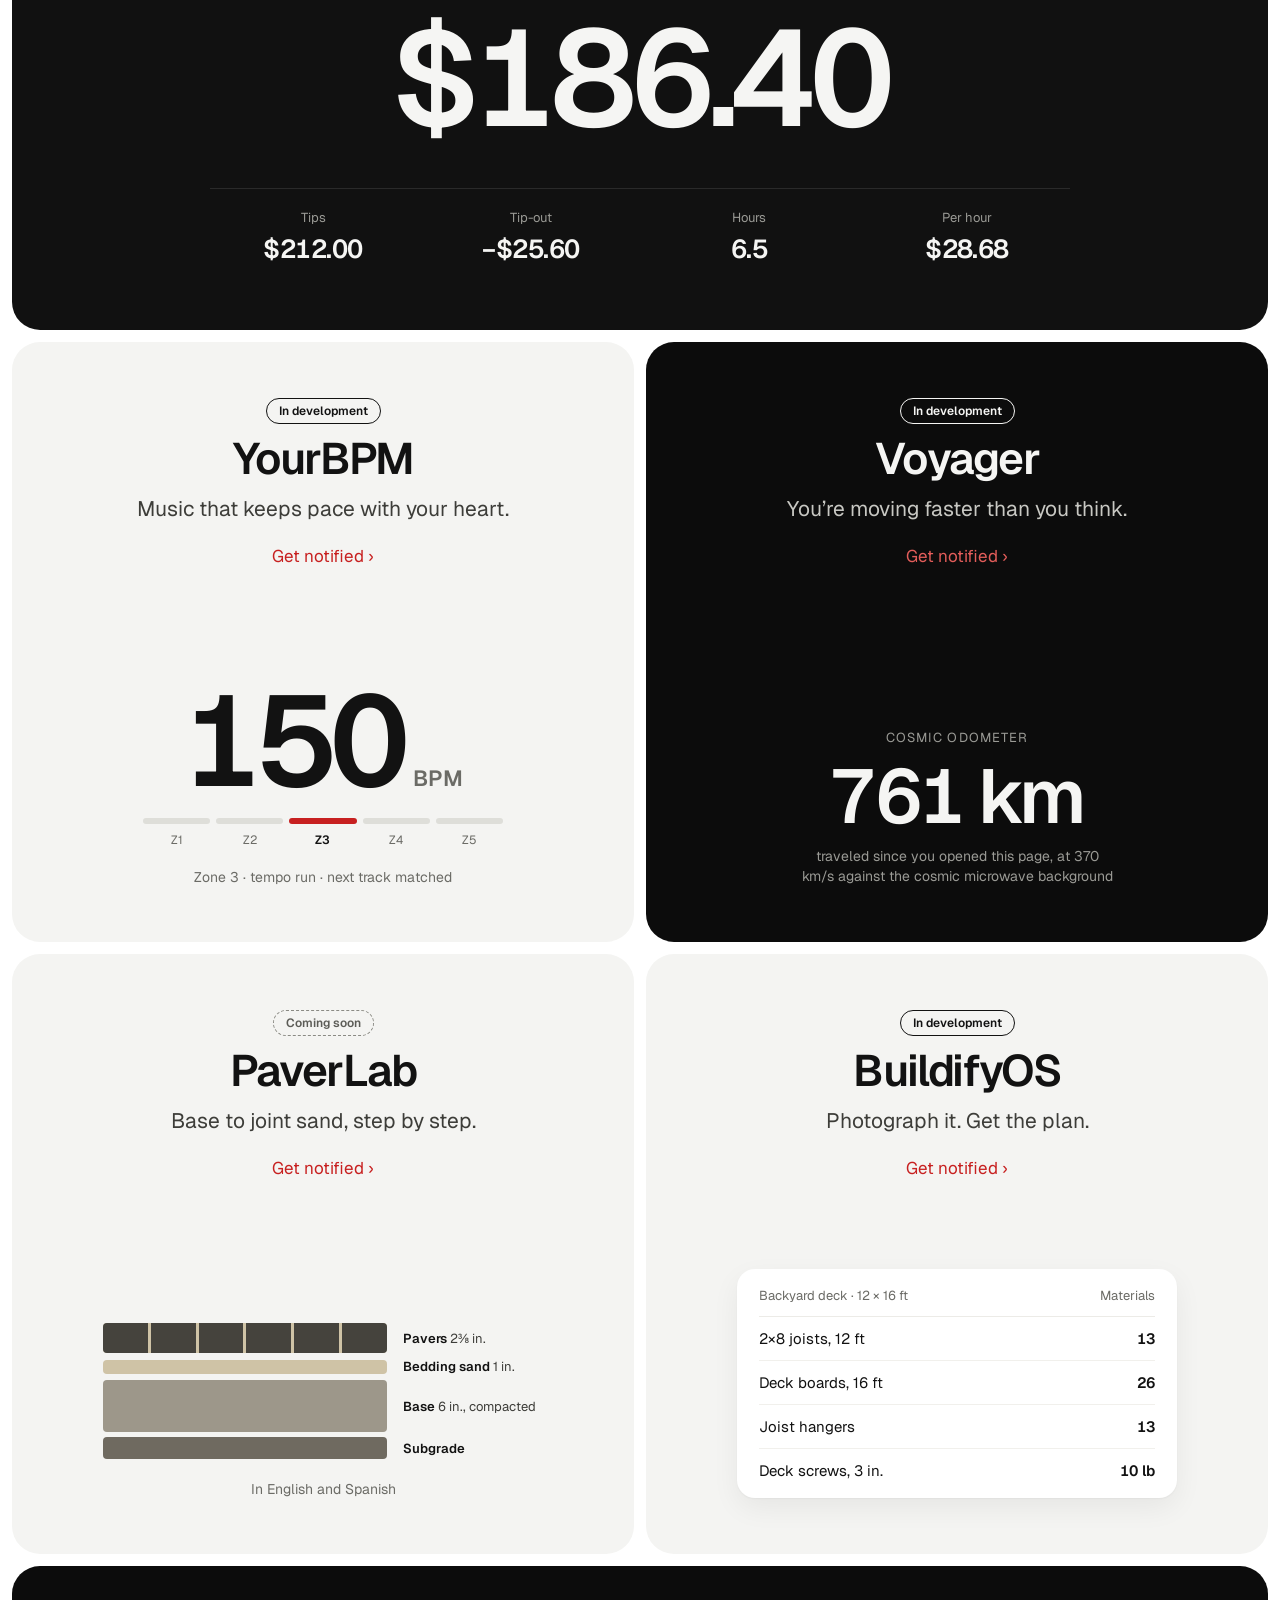
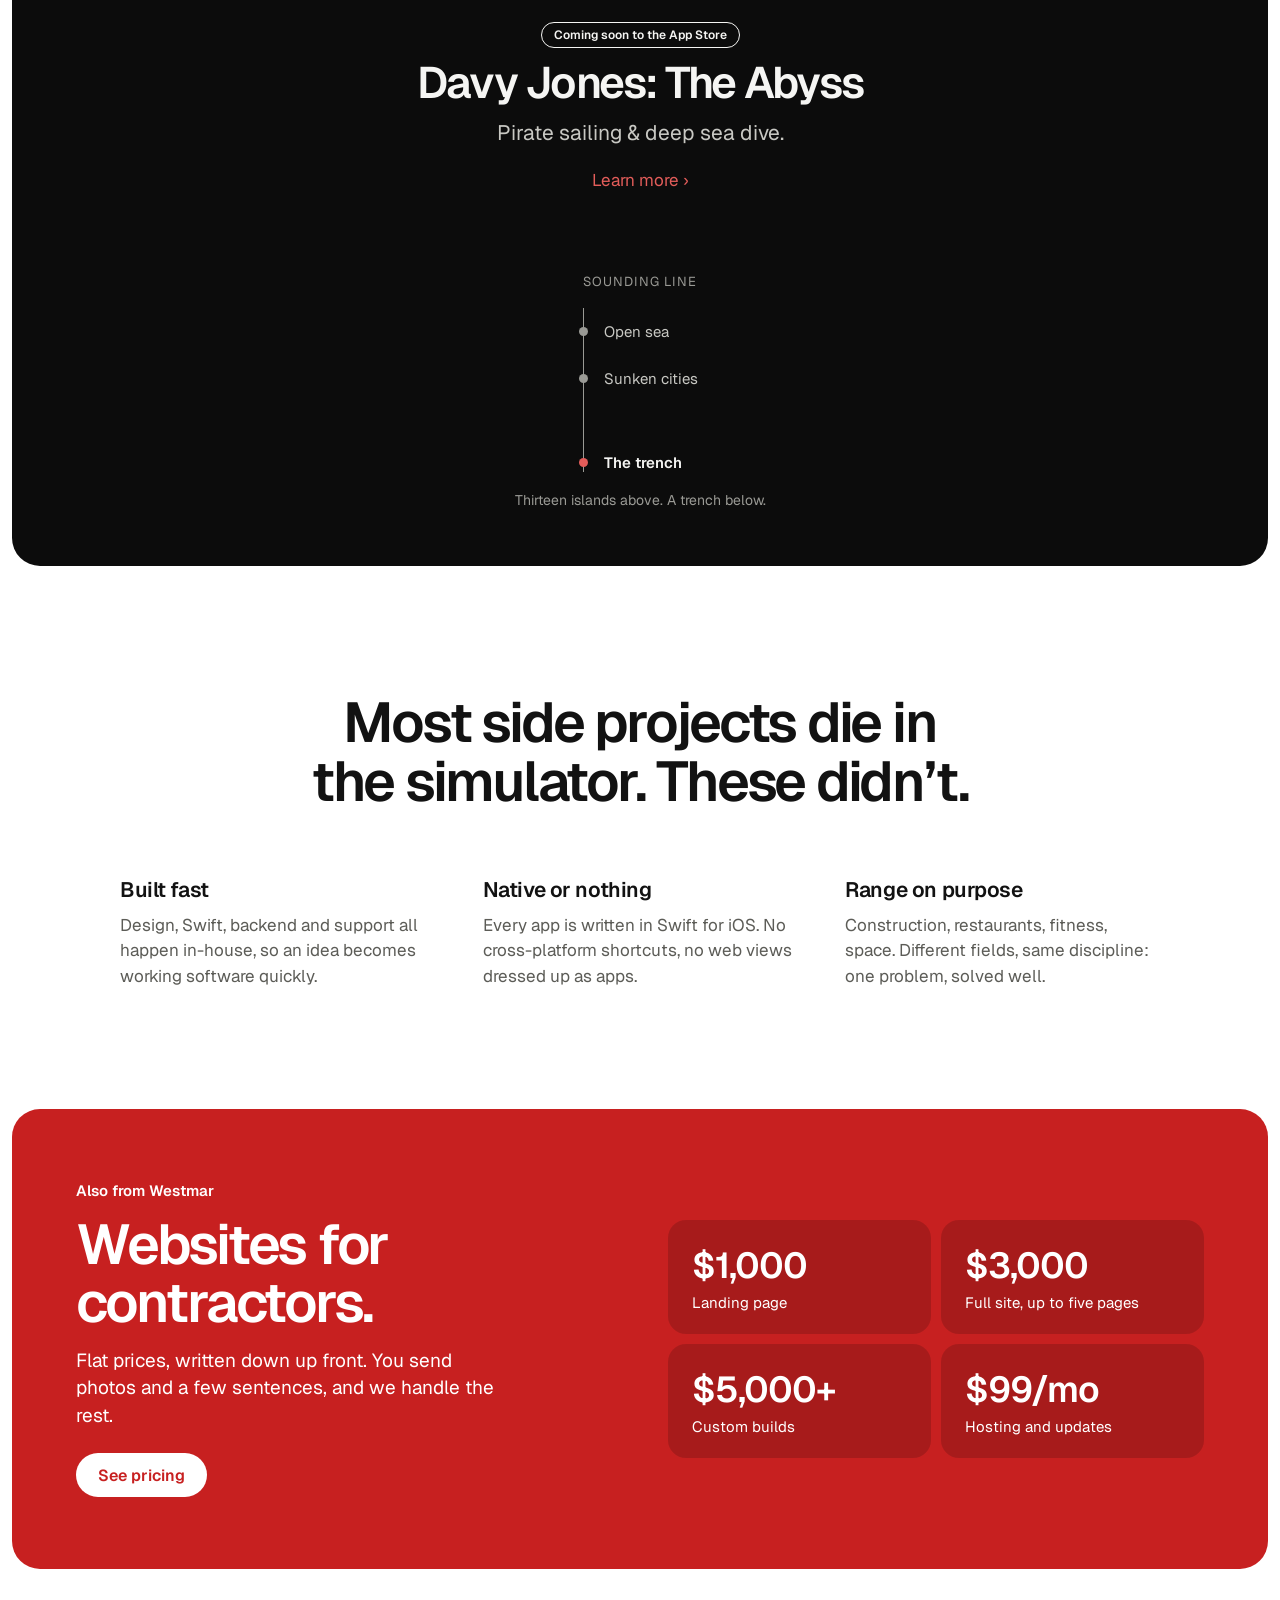
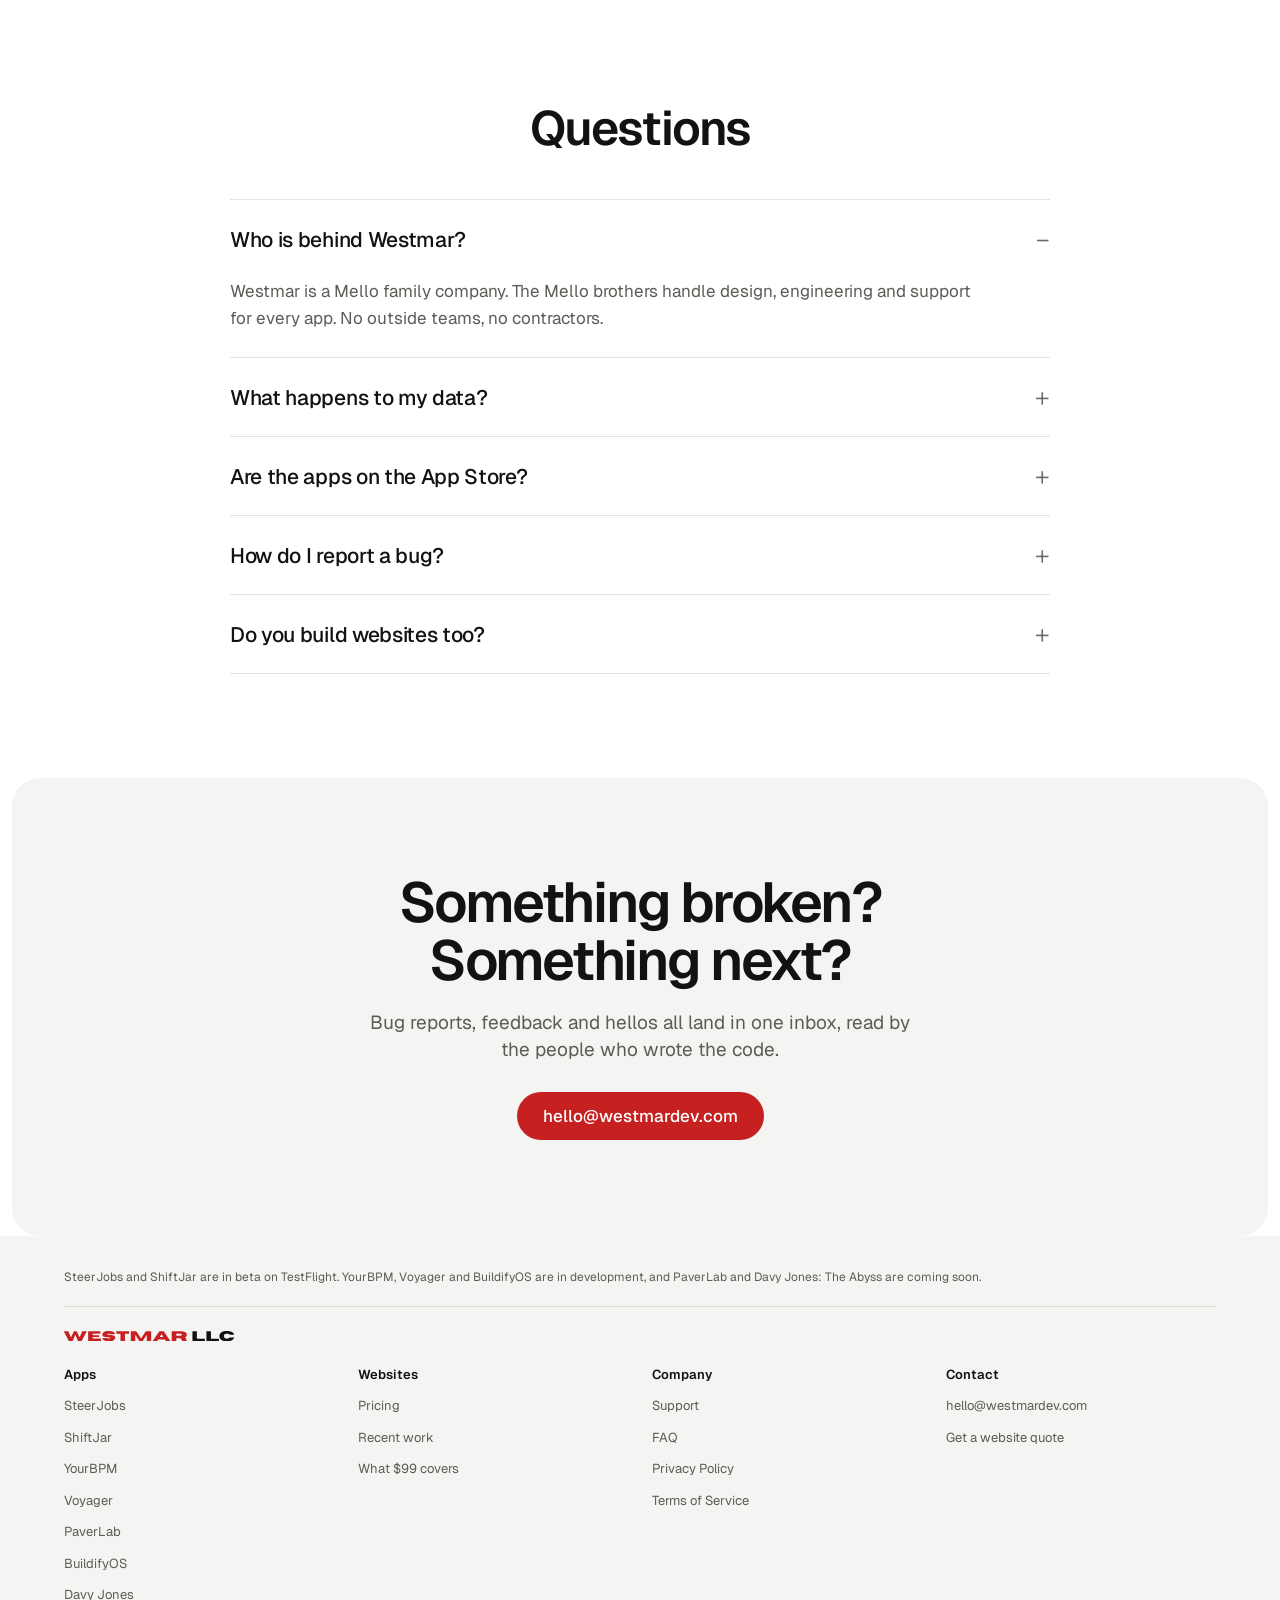
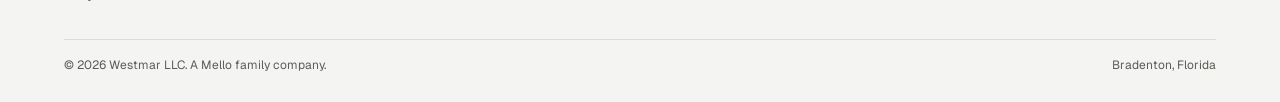
==== commit 4f26e17c: "Davy Jones: hide screenshots, full-width home tile, match intro size - Comment out the /davyjones sc" ====
--- a/index.html
+++ b/index.html
@@ -153,6 +153,22 @@
         </div>
       </section>
 
+      <section class="app-tile app-tile-sm app-tile-full app-tile-black on-dark" id="davyjones">
+        <span class="badge badge-outline-light">Coming soon to the App Store</span>
+        <h2 class="app-name">Davy Jones: The Abyss</h2>
+        <p class="app-tagline">Pirate sailing &amp; deep sea dive.</p>
+        <a class="more" href="davyjones">Learn more ›</a>
+        <div class="app-visual sounding">
+          <span class="odometer-label">Sounding line</span>
+          <ol class="sounding-line">
+            <li>Open sea</li>
+            <li>Sunken cities</li>
+            <li class="sounding-deep">The trench</li>
+          </ol>
+          <span class="odometer-caption">Thirteen islands above. A trench below.</span>
+        </div>
+      </section>
+
       <!-- TradeKit tile: hidden until real copy exists.
       <section class="app-tile app-tile-sm app-tile-grey" id="tradekit">
         <span class="badge badge-outline">In development</span>
@@ -203,7 +219,7 @@
       </div>
       <div class="faq-item">
         <button class="faq-q" type="button" aria-expanded="false" aria-controls="faq-a-1" id="faq-q-1"><span>What happens to my data?</span><span class="faq-sign" aria-hidden="true">+</span></button>
-        <p class="faq-a" id="faq-a-1" role="region" aria-labelledby="faq-q-1" hidden>Each app keeps its data minimal and separate. What you put into an app is never sold or shared with advertisers. ShiftJar is free and shows banner ads through Google AdMob; no other app has ads or tracking. The <a href="privacy.html">Privacy Policy</a> covers each app in detail.</p>
+        <p class="faq-a" id="faq-a-1" role="region" aria-labelledby="faq-q-1" hidden>Each app keeps its data minimal and separate. No analytics SDKs, no ad networks, no tracking. Nothing is sold or shared with advertisers. The <a href="privacy.html">Privacy Policy</a> covers each app in detail.</p>
       </div>
       <div class="faq-item">
         <button class="faq-q" type="button" aria-expanded="false" aria-controls="faq-a-2" id="faq-q-2"><span>Are the apps on the App Store?</span><span class="faq-sign" aria-hidden="true">+</span></button>
@@ -234,7 +250,7 @@
 <!-- FOOTER (SiteFooter) -->
 <footer class="site-footer">
   <div class="footer-inner">
-    <p class="footer-note">SteerJobs and ShiftJar are in beta on TestFlight. YourBPM, Voyager and BuildifyOS are in development, and PaverLab is coming soon.</p>
+    <p class="footer-note">SteerJobs and ShiftJar are in beta on TestFlight. YourBPM, Voyager and BuildifyOS are in development, and PaverLab and Davy Jones: The Abyss are coming soon.</p>
     <svg class="footer-logo" xmlns="http://www.w3.org/2000/svg" viewBox="7.06 17.25 367.69 22.19" aria-hidden="true" focusable="false"><path fill="#C72020" fill-rule="evenodd" d="M7.06 18.31 7.06 18.75 7.25 19.31 7.81 20.12 8.25 21.19 9.81 23.94 10.31 25.12 10.75 25.75 12.38 29.06 12.81 29.69 13.31 30.88 14.94 33.75 16.56 37.06 17.44 38.50 17.75 38.75 18.44 39.00 24.75 39.00 25.38 38.81 25.81 38.50 26.38 37.62 26.88 36.12 27.44 35.06 27.81 33.88 28.50 32.50 28.81 31.44 29.44 30.25 29.88 28.88 30.94 26.50 31.31 26.19 31.56 26.19 32.06 26.56 32.62 27.56 33.00 28.88 33.69 30.19 34.06 31.44 34.69 32.56 35.06 33.88 35.75 35.19 36.06 36.31 36.69 37.44 37.06 38.44 37.38 38.81 37.81 39.00 44.50 39.00 45.12 38.75 45.75 38.12 47.38 34.81 47.75 34.31 48.25 33.12 48.69 32.50 49.25 31.19 50.88 28.31 55.81 18.75 55.75 18.06 55.25 17.69 47.56 17.69 46.56 18.06 46.19 18.56 45.94 19.38 45.25 20.62 44.88 21.88 44.19 23.12 43.88 24.19 43.25 25.31 42.81 26.69 42.19 27.81 41.81 29.06 41.50 29.62 41.00 30.12 40.50 30.25 40.12 29.94 39.69 28.69 39.00 27.50 38.81 26.81 38.00 25.31 37.75 24.50 36.94 23.00 36.69 22.19 36.00 21.00 35.69 20.00 34.56 18.06 34.19 17.81 33.69 17.69 29.69 17.62 28.94 17.81 28.50 18.06 28.00 18.62 23.62 28.00 23.06 29.44 22.56 30.00 21.94 30.12 21.69 30.00 21.31 29.50 21.00 28.50 20.50 27.56 19.94 26.00 19.50 25.25 18.94 23.69 18.38 22.69 16.94 19.06 16.19 18.06 15.25 17.62 7.62 17.69 7.19 18.00ZM59.50 18.19 59.25 18.88 59.25 37.94 59.69 38.75 60.69 39.06 85.94 39.06 86.38 39.00 86.81 38.69 87.06 38.06 87.06 34.75 86.81 34.06 86.31 33.69 69.88 33.69 69.44 33.50 69.12 33.19 68.88 32.50 68.88 31.50 69.00 31.06 69.50 30.44 69.88 30.31 82.38 30.31 82.94 29.88 83.12 29.44 83.12 27.44 82.94 26.75 82.38 26.25 69.88 26.25 69.44 26.06 69.00 25.50 68.88 25.06 68.88 24.00 69.19 23.31 69.88 22.94 85.06 22.88 85.62 22.50 85.88 21.88 85.88 18.88 85.50 18.00 84.88 17.69 84.31 17.62 60.50 17.62 59.81 17.88ZM91.38 21.38 90.31 23.06 89.81 24.88 89.81 25.62 90.06 26.62 90.50 27.50 91.12 28.19 92.00 28.88 93.81 29.69 95.56 30.19 101.88 30.94 106.06 31.19 106.81 31.44 107.12 31.81 107.12 32.31 106.62 33.00 105.44 33.50 104.50 33.69 103.19 33.69 101.81 33.38 101.12 33.06 100.38 32.50 99.44 32.19 91.12 32.19 90.56 32.38 90.25 32.81 90.25 33.44 90.62 34.25 91.50 35.50 92.69 36.69 94.12 37.62 97.44 38.88 100.94 39.31 105.94 39.38 109.06 39.06 110.88 38.69 113.31 37.75 115.00 36.62 115.81 35.81 116.75 34.56 117.75 32.31 117.88 31.56 117.81 30.69 117.56 29.94 116.94 28.94 116.31 28.25 115.56 27.69 113.44 26.75 109.12 25.88 101.62 25.38 101.00 25.06 100.69 24.56 100.75 24.12 101.19 23.56 101.88 23.19 103.00 22.94 105.25 23.06 107.50 24.12 108.62 24.38 116.06 24.50 117.00 24.25 117.25 23.88 117.25 23.19 116.75 22.06 115.38 20.38 113.50 19.06 111.69 18.25 108.94 17.56 107.69 17.38 105.94 17.25 101.62 17.25 99.94 17.38 98.12 17.69 95.44 18.44 93.19 19.62ZM120.44 17.88 120.19 18.25 120.06 18.75 120.00 21.00 120.06 22.06 120.44 22.75 120.88 22.94 128.19 22.94 128.62 23.12 129.12 23.75 129.12 37.75 129.38 38.50 129.69 38.81 130.19 39.00 137.81 39.00 138.50 38.69 138.88 37.88 138.81 24.12 139.00 23.50 139.38 23.12 139.81 22.94 147.19 22.94 147.62 22.69 147.94 21.94 147.88 18.50 147.69 18.06 147.38 17.75 147.00 17.62 121.25 17.62ZM151.62 18.44 151.50 18.88 151.50 38.00 151.75 38.56 152.31 38.94 160.19 39.06 160.88 38.69 161.12 38.00 161.06 27.44 161.25 26.81 161.56 26.56 161.81 26.62 162.81 27.75 164.31 30.31 169.38 38.12 169.75 38.56 170.38 38.94 176.31 39.00 177.31 38.62 179.69 35.12 184.19 27.88 185.31 26.44 185.56 26.44 185.75 26.62 185.94 27.12 185.94 38.12 186.12 38.62 186.44 38.94 186.94 39.06 194.06 39.06 194.88 38.88 195.44 38.25 195.56 37.50 195.50 18.81 195.25 18.19 194.75 17.75 194.31 17.62 184.75 17.62 184.19 17.88 183.19 18.88 174.50 31.62 173.75 32.19 173.19 32.12 172.62 31.62 163.94 19.00 162.75 17.81 162.25 17.62 152.94 17.62 152.06 17.88ZM199.19 38.00 199.25 38.62 199.94 39.00 207.62 39.00 208.44 38.62 208.94 38.06 210.00 36.38 210.56 35.81 211.38 35.44 224.38 35.44 225.44 36.00 227.06 38.44 227.44 38.81 227.94 39.00 235.31 39.06 236.25 38.81 236.50 38.38 236.44 37.94 235.94 37.06 234.38 35.06 223.75 19.62 222.38 17.94 221.50 17.69 214.19 17.69 213.31 18.00 212.12 19.44 201.00 35.44 199.50 37.38ZM214.50 29.19 214.94 28.31 215.69 27.31 217.06 25.00 217.50 24.56 218.00 24.44 218.38 24.56 218.81 25.06 220.12 27.38 220.94 28.50 221.31 29.56 221.06 30.00 220.31 30.25 215.31 30.25 214.62 29.88ZM240.12 18.31 239.94 18.75 239.88 19.38 239.88 37.81 240.06 38.38 240.50 38.81 241.12 39.00 248.69 39.00 249.25 38.81 249.50 38.56 249.75 37.81 249.75 33.69 250.06 33.06 250.56 32.75 256.38 32.81 258.19 33.06 259.19 33.44 260.75 34.94 262.12 38.44 262.62 38.88 264.38 39.00 271.25 39.06 271.75 38.88 272.12 38.38 272.12 37.44 271.06 33.94 270.44 33.00 269.06 31.81 268.94 31.31 269.06 31.00 269.50 30.56 270.25 30.12 271.00 29.44 271.75 28.44 272.06 27.81 272.44 25.81 272.38 24.25 272.06 22.75 271.81 22.19 270.94 21.00 269.56 19.88 268.44 19.25 265.62 18.38 264.00 18.12 261.88 18.06 258.94 17.75 241.44 17.62 240.44 17.94ZM249.69 24.19 249.88 23.44 250.19 23.06 250.56 22.88 258.25 23.00 259.94 23.31 261.12 23.94 261.69 24.56 261.81 25.50 261.62 26.00 261.06 26.56 260.31 27.00 259.19 27.31 257.44 27.50 250.50 27.56 250.00 27.19 249.69 26.44Z"/><path fill="currentColor" fill-rule="evenodd" d="M284.94 18.12 284.69 19.00 284.69 37.75 284.81 38.38 285.19 38.88 285.75 39.06 310.56 39.00 310.94 38.88 311.38 38.50 311.62 37.81 311.62 35.12 311.31 34.19 310.69 33.75 295.50 33.75 294.88 33.50 294.44 33.00 294.25 32.19 294.31 18.88 294.12 18.31 293.69 17.88 293.12 17.69 285.75 17.62 285.31 17.75ZM315.19 18.31 315.00 18.81 314.94 19.69 314.94 37.62 315.06 38.19 315.50 38.75 316.19 39.00 341.06 39.00 341.44 38.88 341.81 38.50 342.00 37.81 342.00 35.12 341.75 34.19 341.19 33.75 325.69 33.81 325.25 33.62 324.88 33.12 324.69 32.19 324.75 18.88 324.56 18.25 324.31 17.94 323.62 17.69 316.25 17.69 315.56 17.94ZM343.44 24.94 343.19 25.81 343.00 27.94 343.12 30.44 343.44 31.75 344.38 33.69 345.50 35.12 347.38 36.75 349.62 37.94 352.44 38.81 356.44 39.31 360.69 39.38 364.88 39.00 366.19 38.75 369.19 37.75 370.81 36.88 372.56 35.50 373.62 34.25 374.69 32.25 374.56 31.56 374.12 31.25 365.81 31.19 364.75 31.56 363.31 32.75 362.50 33.19 360.75 33.62 358.56 33.75 356.75 33.44 355.50 33.00 354.25 32.06 353.25 30.75 352.75 29.50 352.62 28.81 352.75 27.19 353.19 26.06 353.81 25.06 354.62 24.25 355.88 23.50 356.94 23.12 358.12 22.94 360.12 22.94 361.44 23.12 363.25 23.88 364.75 25.06 365.75 25.44 374.06 25.38 374.56 25.00 374.62 24.25 374.00 23.00 373.06 21.75 372.00 20.69 370.06 19.38 367.31 18.25 364.12 17.56 362.69 17.38 357.69 17.25 354.69 17.50 350.88 18.31 348.19 19.44 346.25 20.81 344.62 22.62Z"/></svg>
     <nav class="footer-grid" aria-label="Footer">
       <div class="footer-col">
@@ -245,6 +261,7 @@
         <a href="index.html#voyager">Voyager</a>
         <a href="index.html#paverlab">PaverLab</a>
         <a href="index.html#buildifyos">BuildifyOS</a>
+        <a href="davyjones">Davy Jones</a>
       </div>
       <div class="footer-col">
         <h2 class="footer-heading">Websites</h2>
--- a/styles.css
+++ b/styles.css
@@ -645,6 +645,9 @@
   gap: 12px;
 }
 
+/* A small tile that takes the grid's whole last row. */
+.app-tile-full { grid-column: 1 / -1; }
+
 /* Illustrations sit at the bottom of the small tiles. */
 .app-visual {
   margin-top: auto;
@@ -1502,11 +1505,12 @@
   gap: 12px;
 }
 
+/* Sized like .hero-lede, the intro on every other page. */
 .app-page-lede {
   margin: 0;
   max-width: 620px;
-  font-size: 19px;
-  line-height: 1.5;
+  font-size: clamp(19px, 2.2vw, 24px);
+  line-height: 1.38;
   color: var(--on-dark-2);
   text-wrap: pretty;
 }
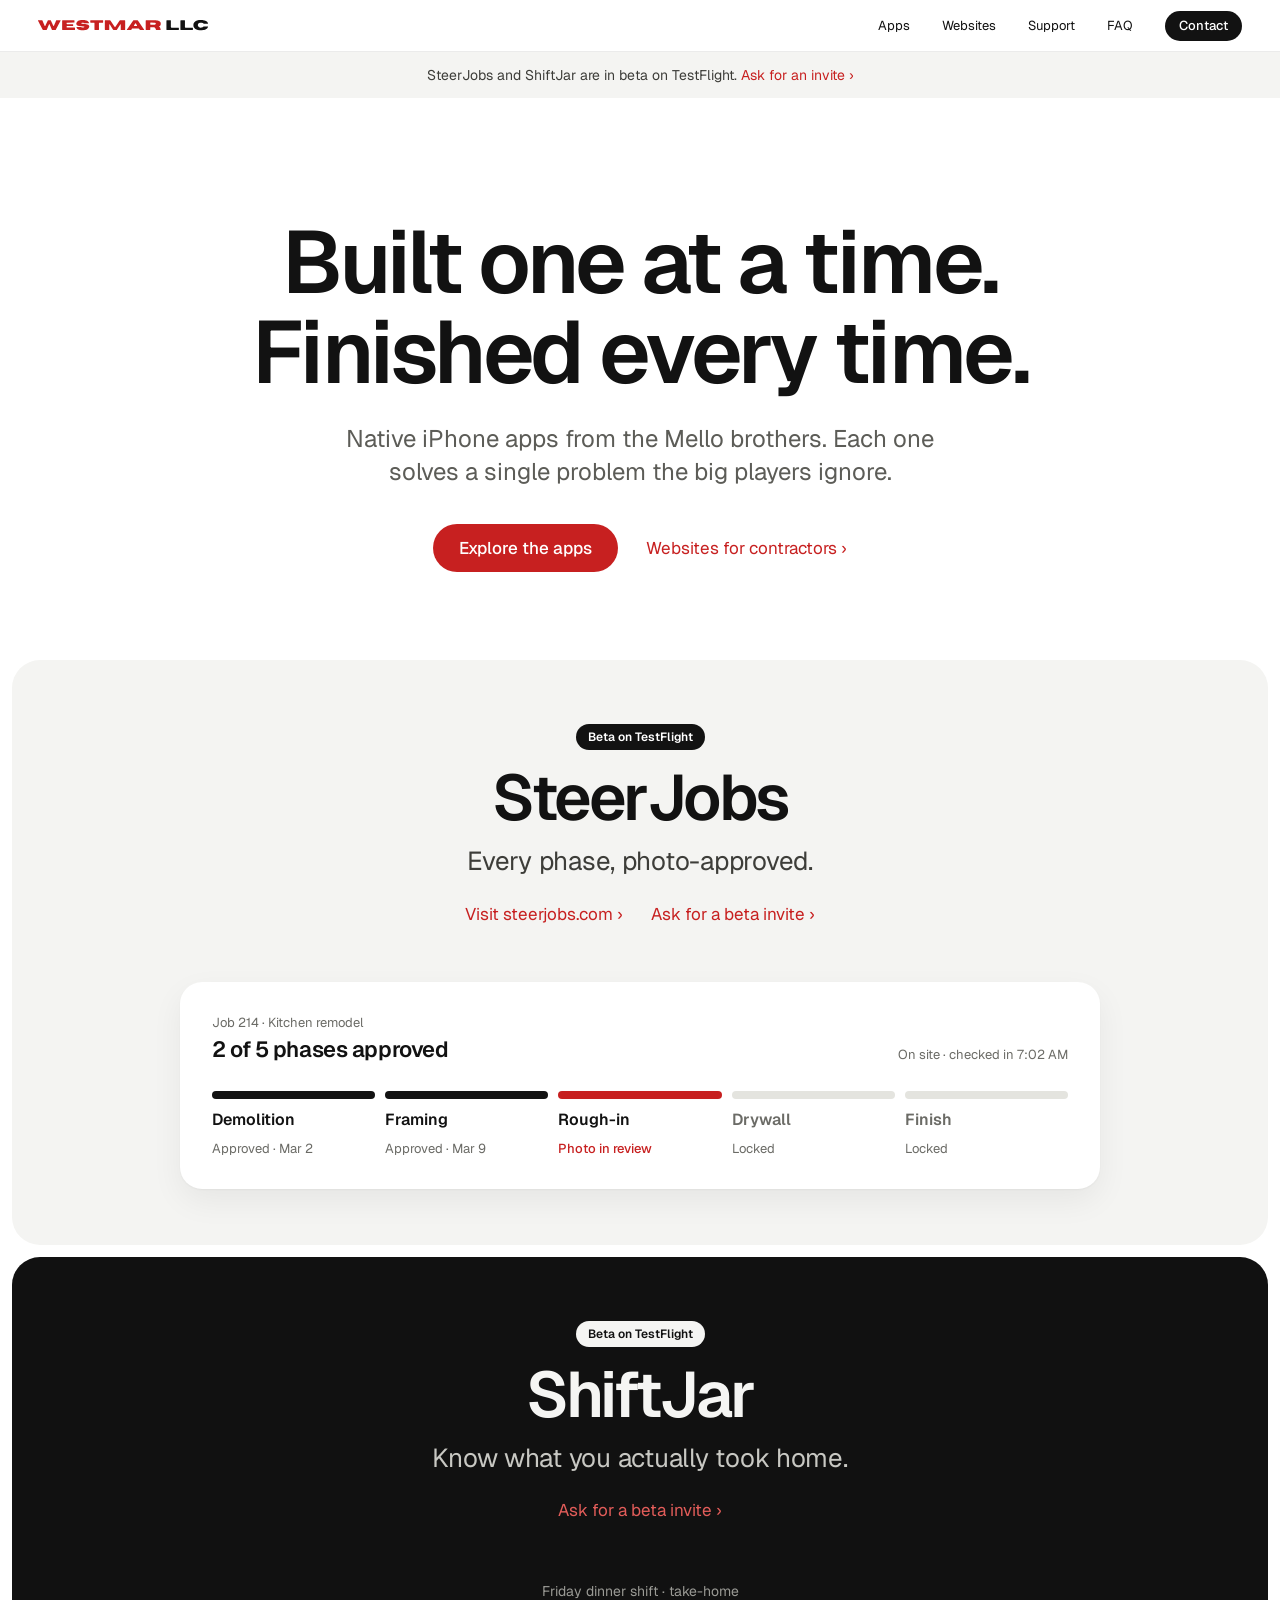
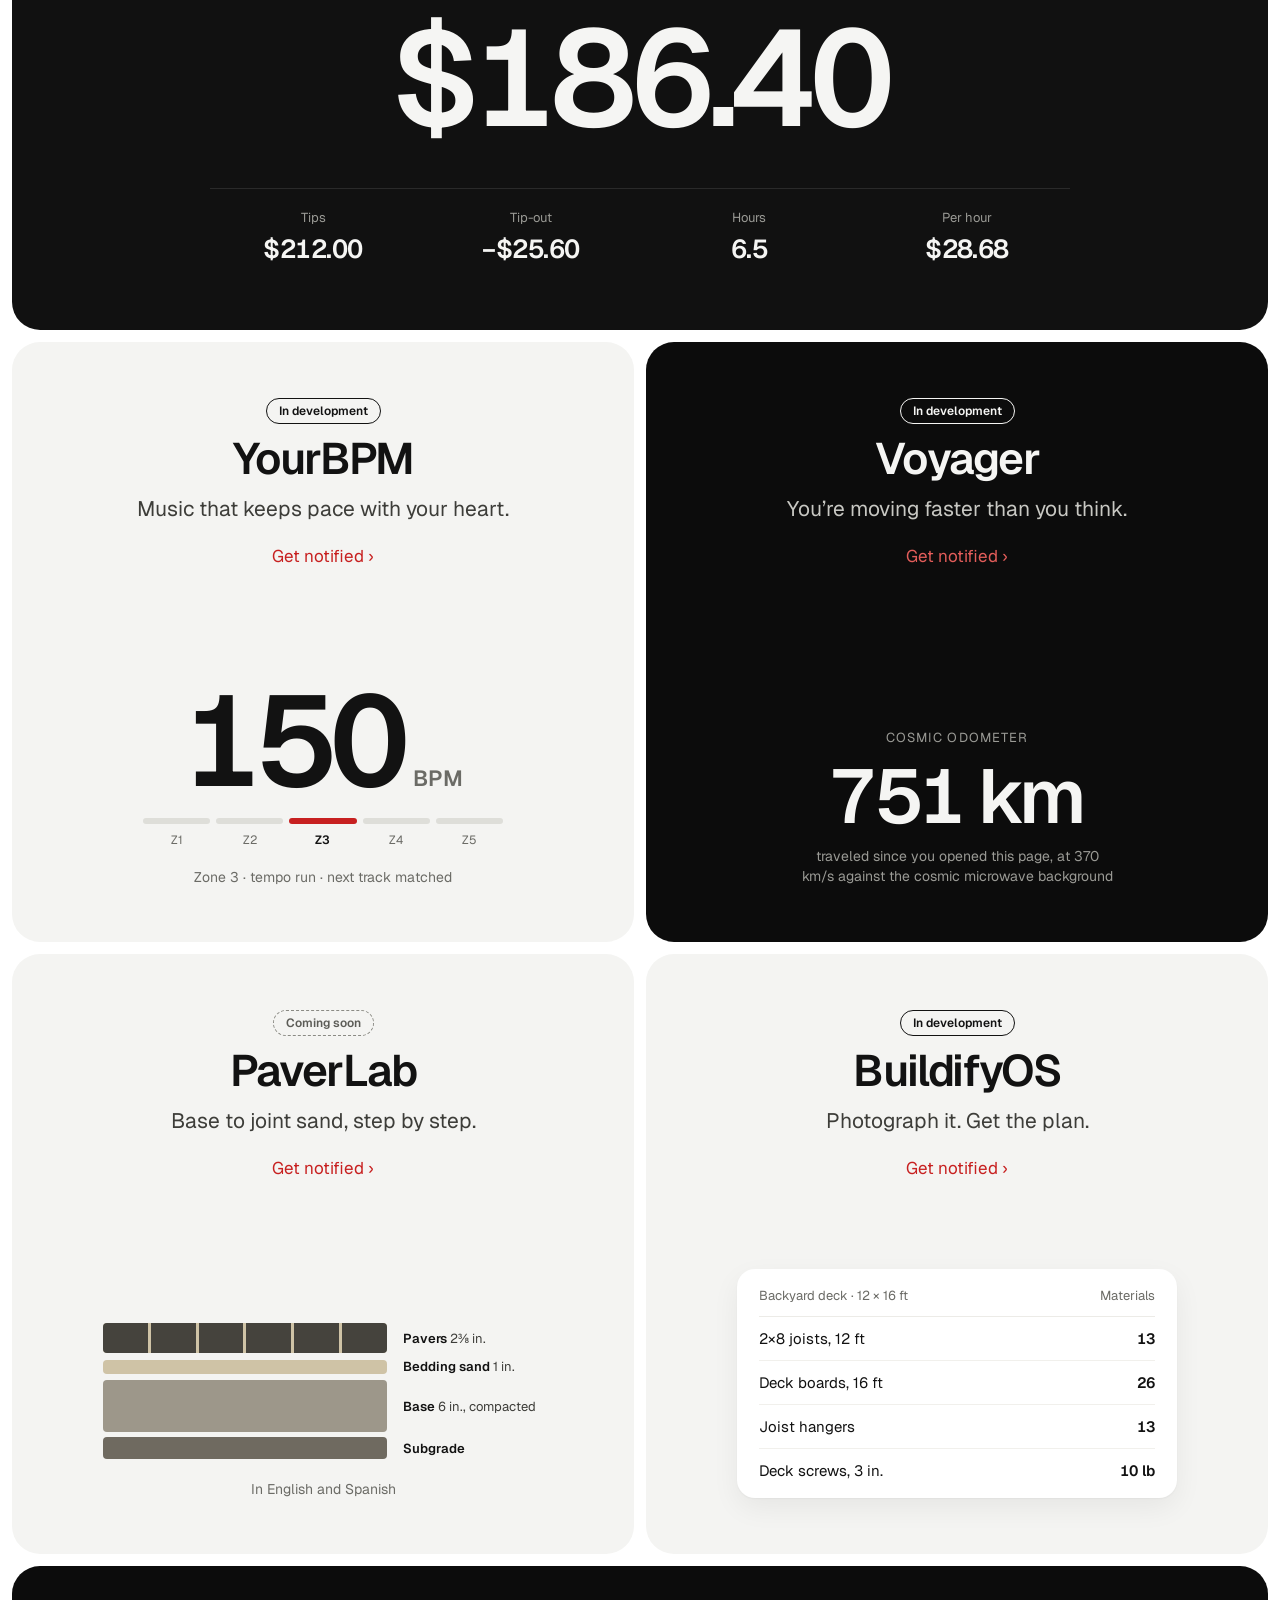
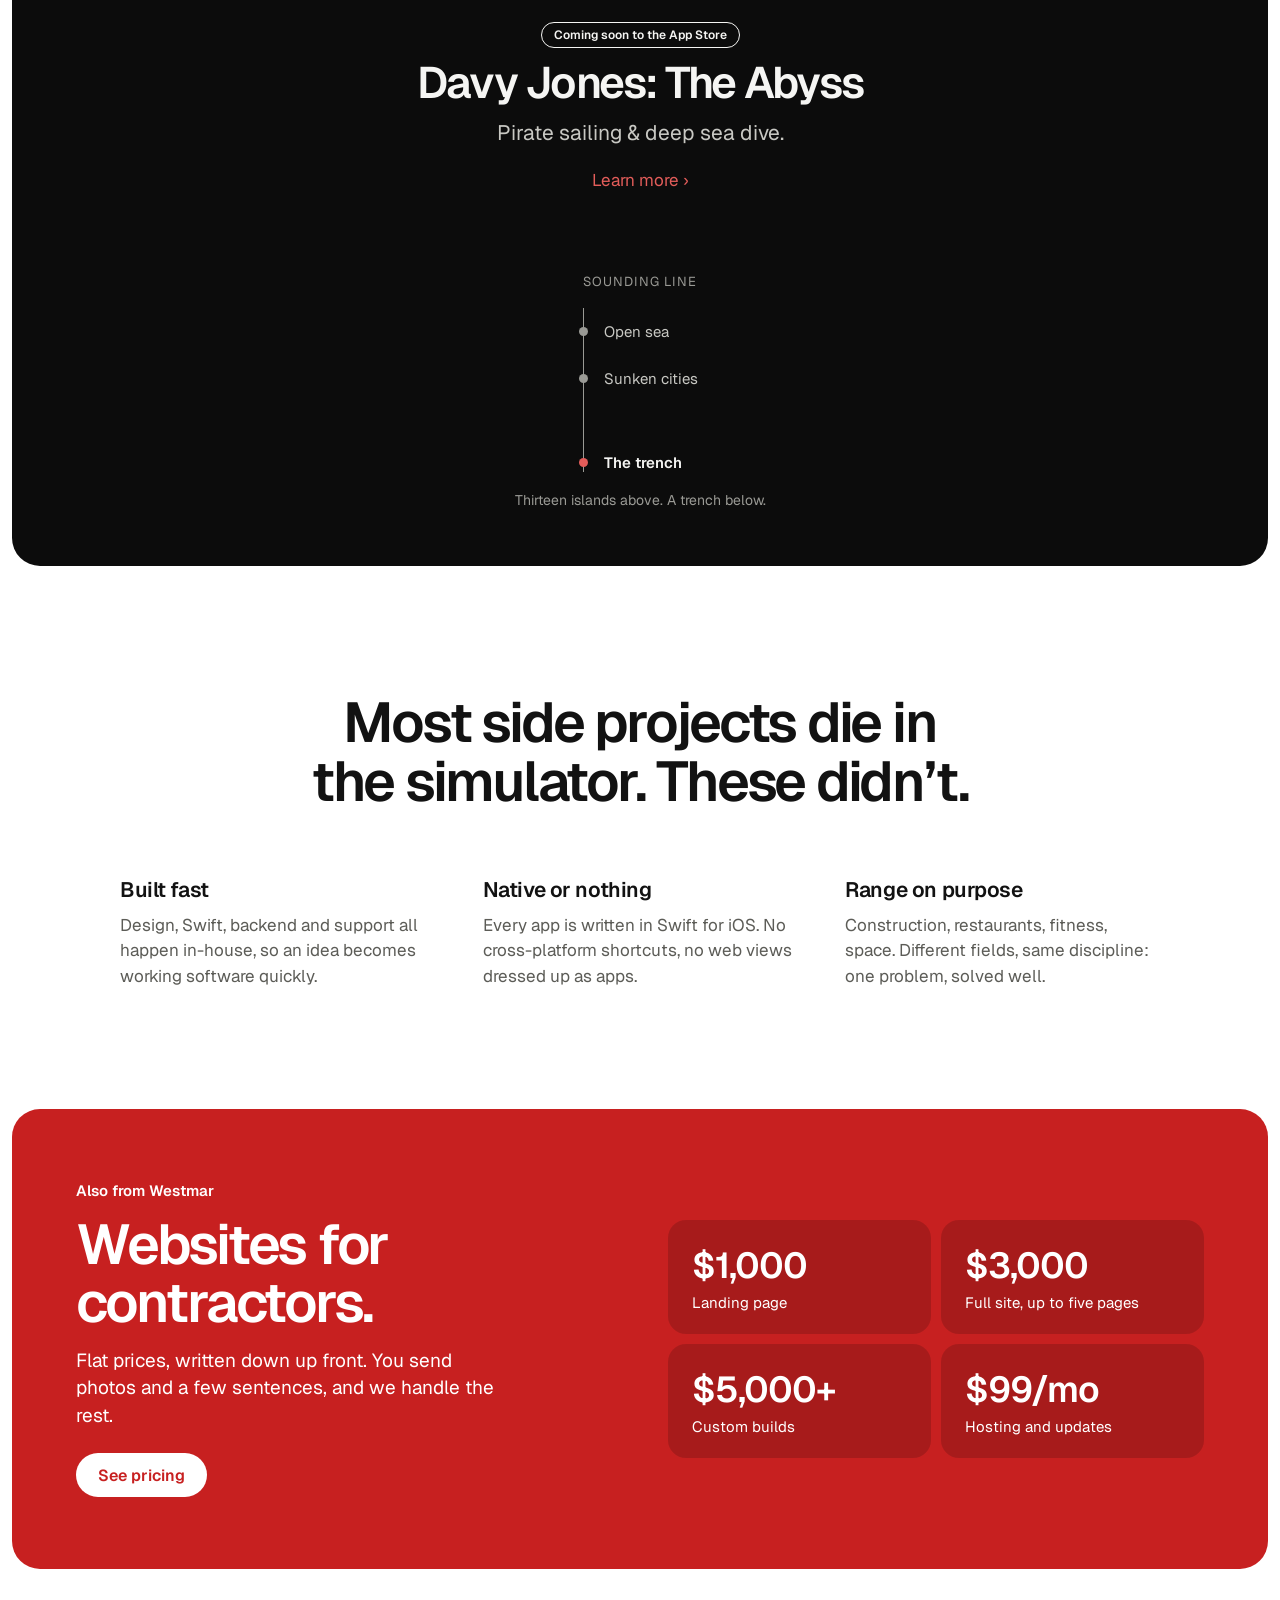
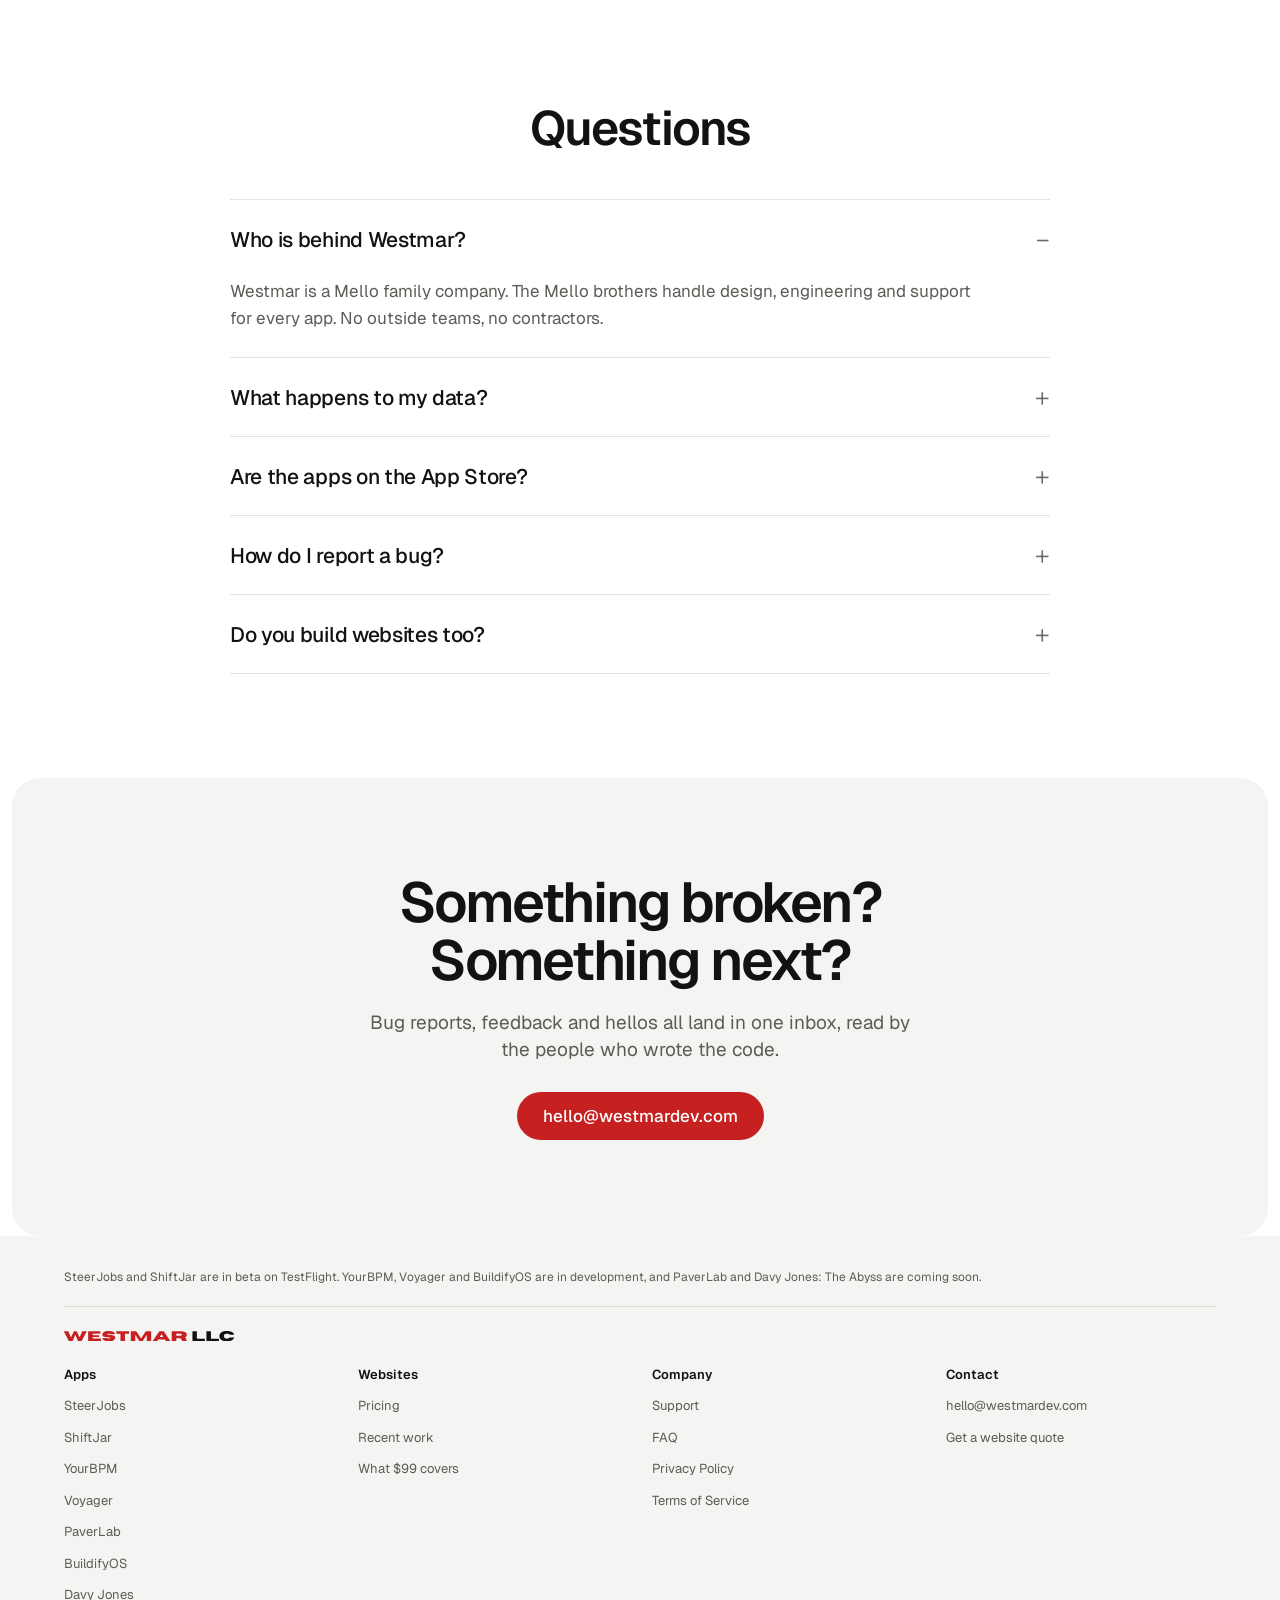
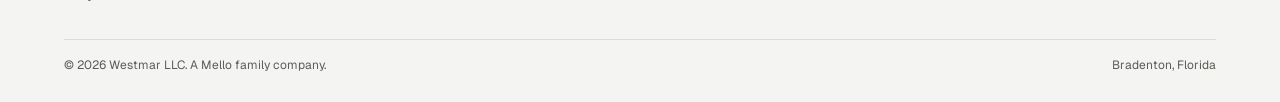
==== commit d8309289: "Merge main into davyjones-pages main now carries the ShiftJar AdMob privacy rewrite and app-ads.txt." ====
--- a/index.html
+++ b/index.html
@@ -219,7 +219,7 @@
       </div>
       <div class="faq-item">
         <button class="faq-q" type="button" aria-expanded="false" aria-controls="faq-a-1" id="faq-q-1"><span>What happens to my data?</span><span class="faq-sign" aria-hidden="true">+</span></button>
-        <p class="faq-a" id="faq-a-1" role="region" aria-labelledby="faq-q-1" hidden>Each app keeps its data minimal and separate. No analytics SDKs, no ad networks, no tracking. Nothing is sold or shared with advertisers. The <a href="privacy.html">Privacy Policy</a> covers each app in detail.</p>
+        <p class="faq-a" id="faq-a-1" role="region" aria-labelledby="faq-q-1" hidden>Each app keeps its data minimal and separate. What you put into an app is never sold or shared with advertisers. ShiftJar is free and shows banner ads through Google AdMob; no other app has ads or tracking. The <a href="privacy.html">Privacy Policy</a> covers each app in detail.</p>
       </div>
       <div class="faq-item">
         <button class="faq-q" type="button" aria-expanded="false" aria-controls="faq-a-2" id="faq-q-2"><span>Are the apps on the App Store?</span><span class="faq-sign" aria-hidden="true">+</span></button>
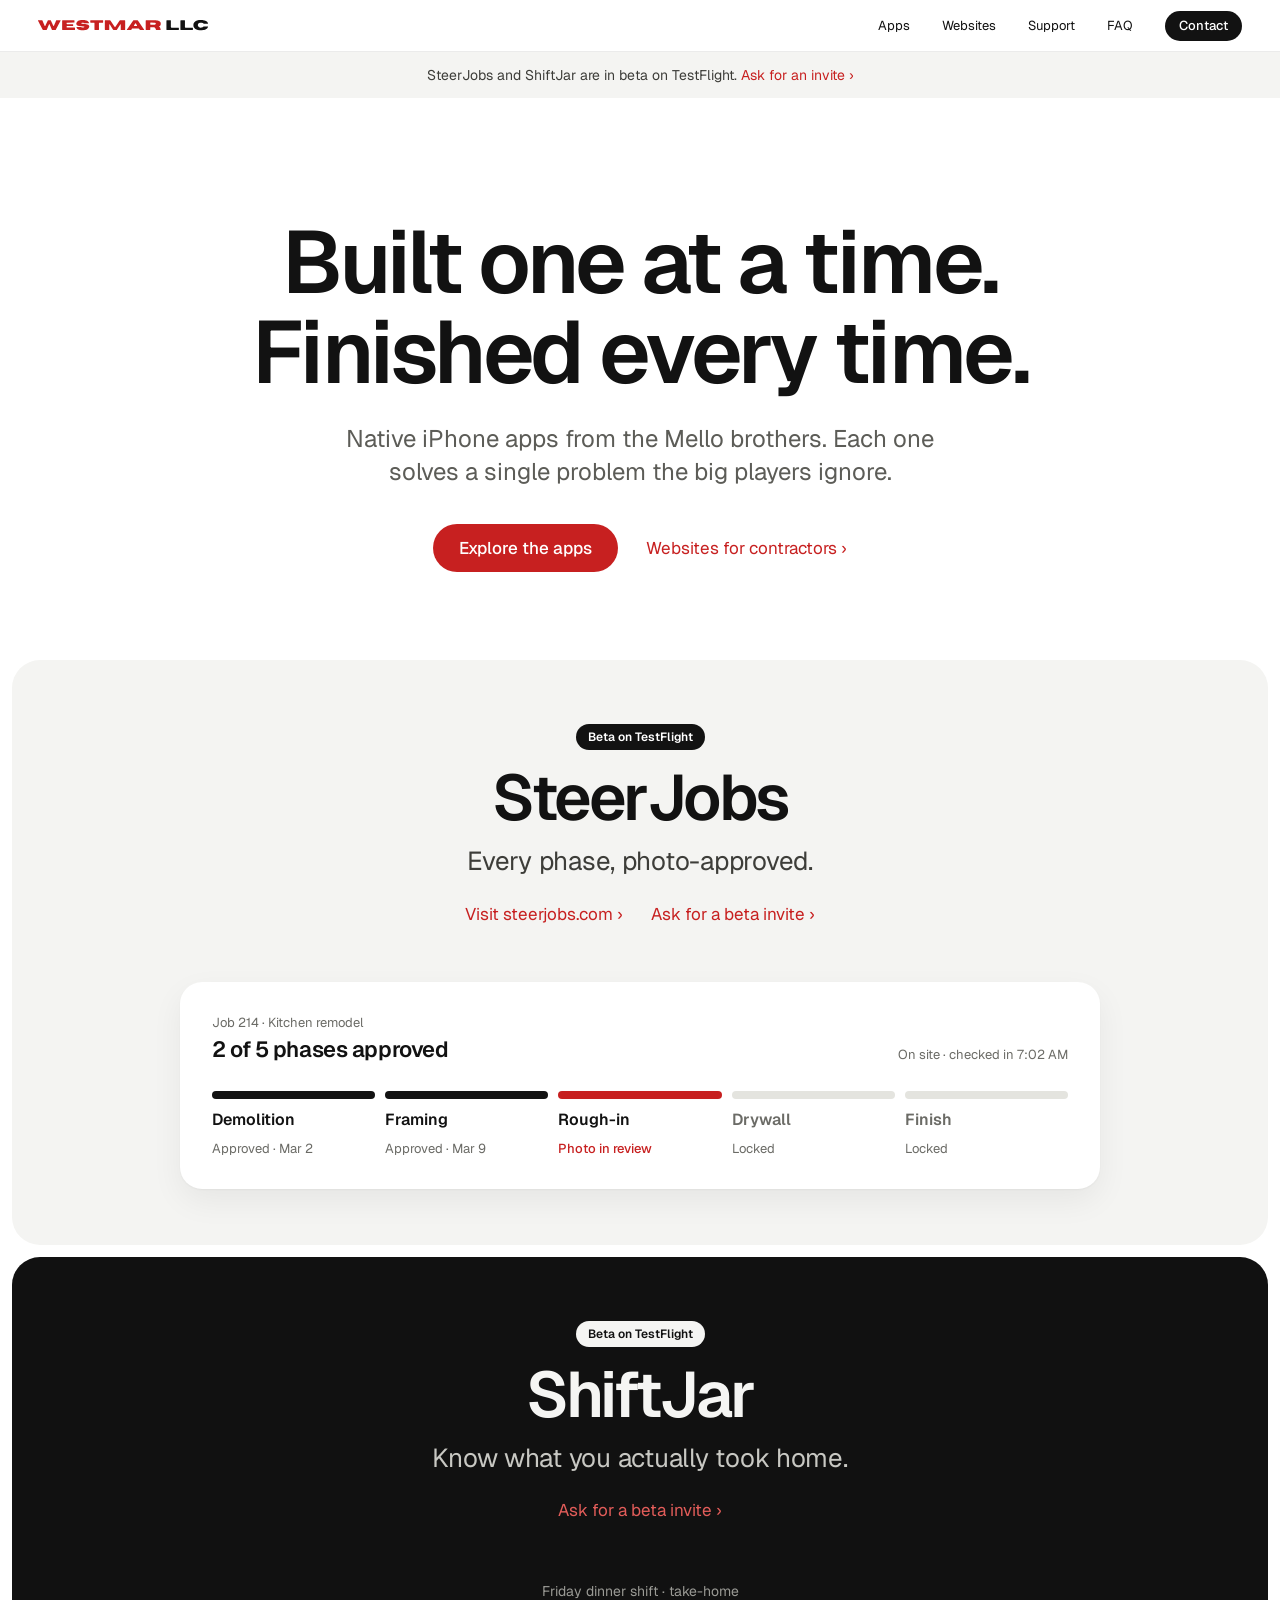
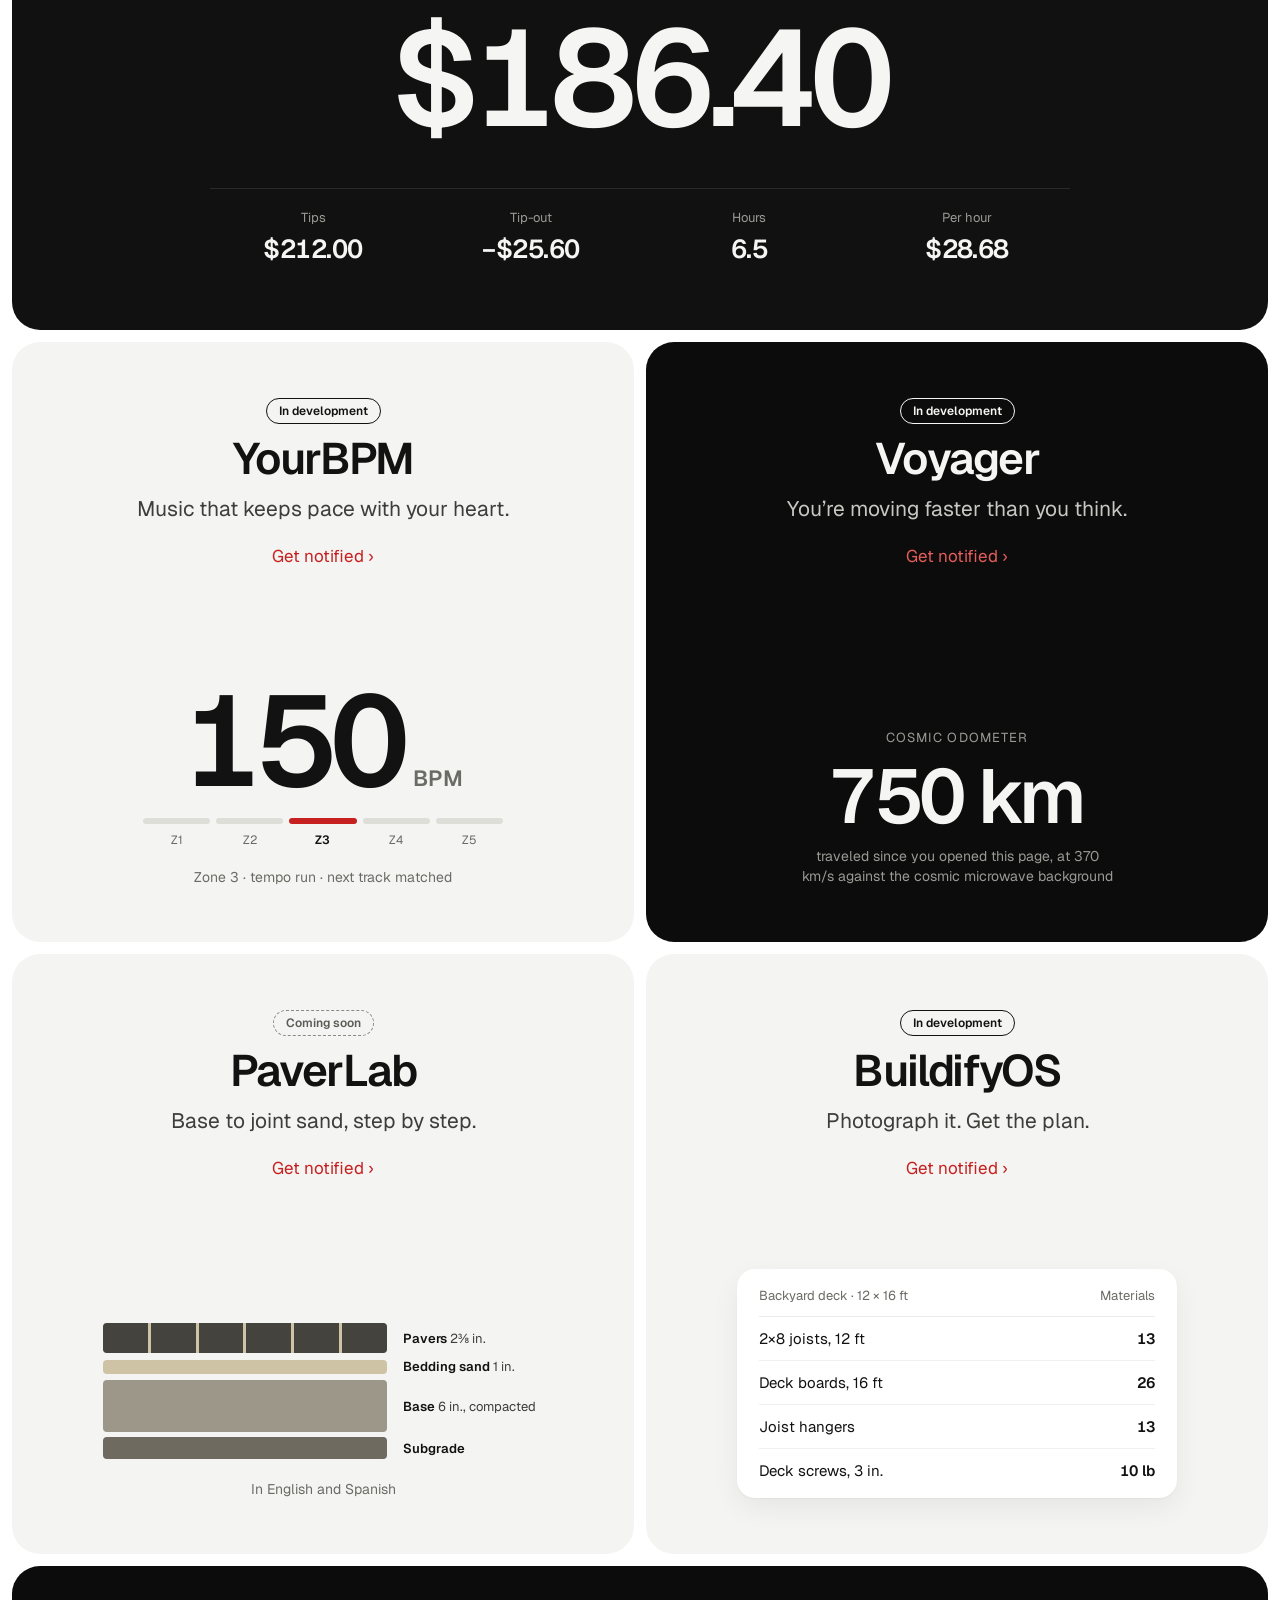
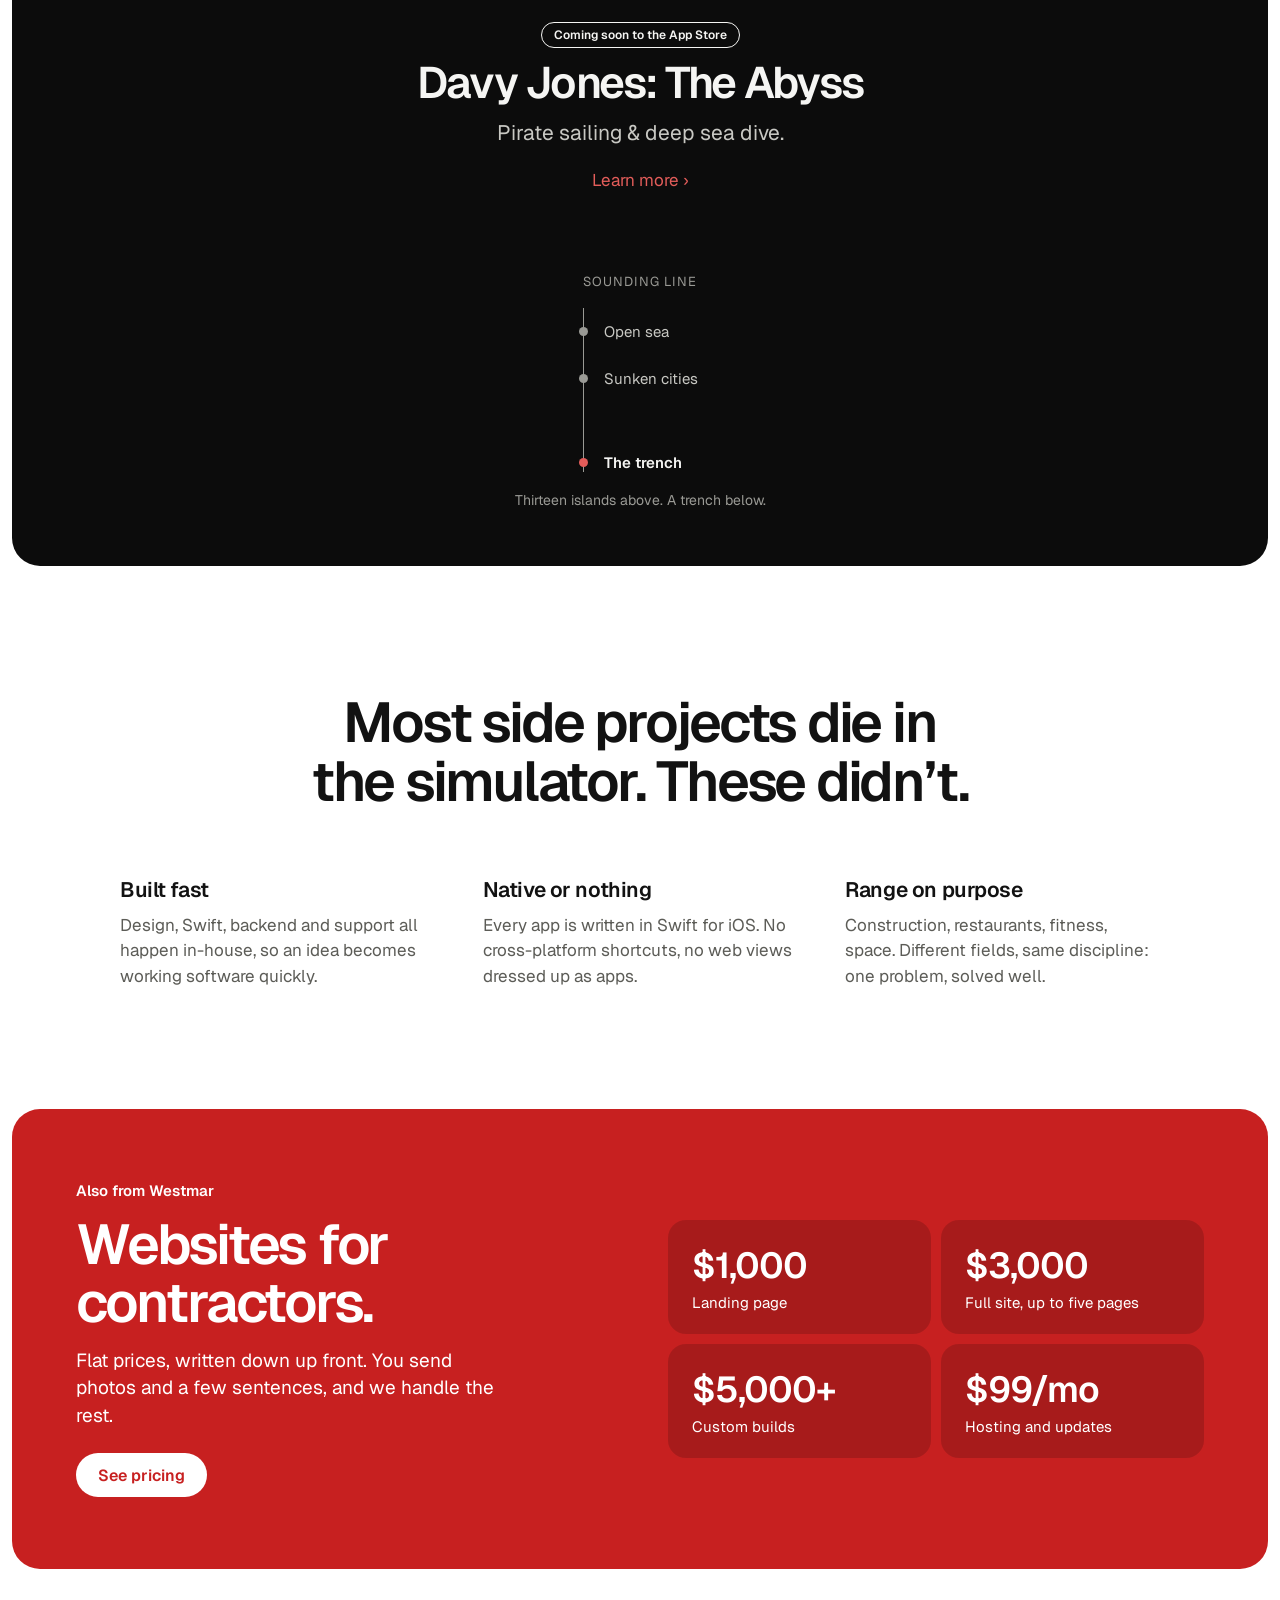
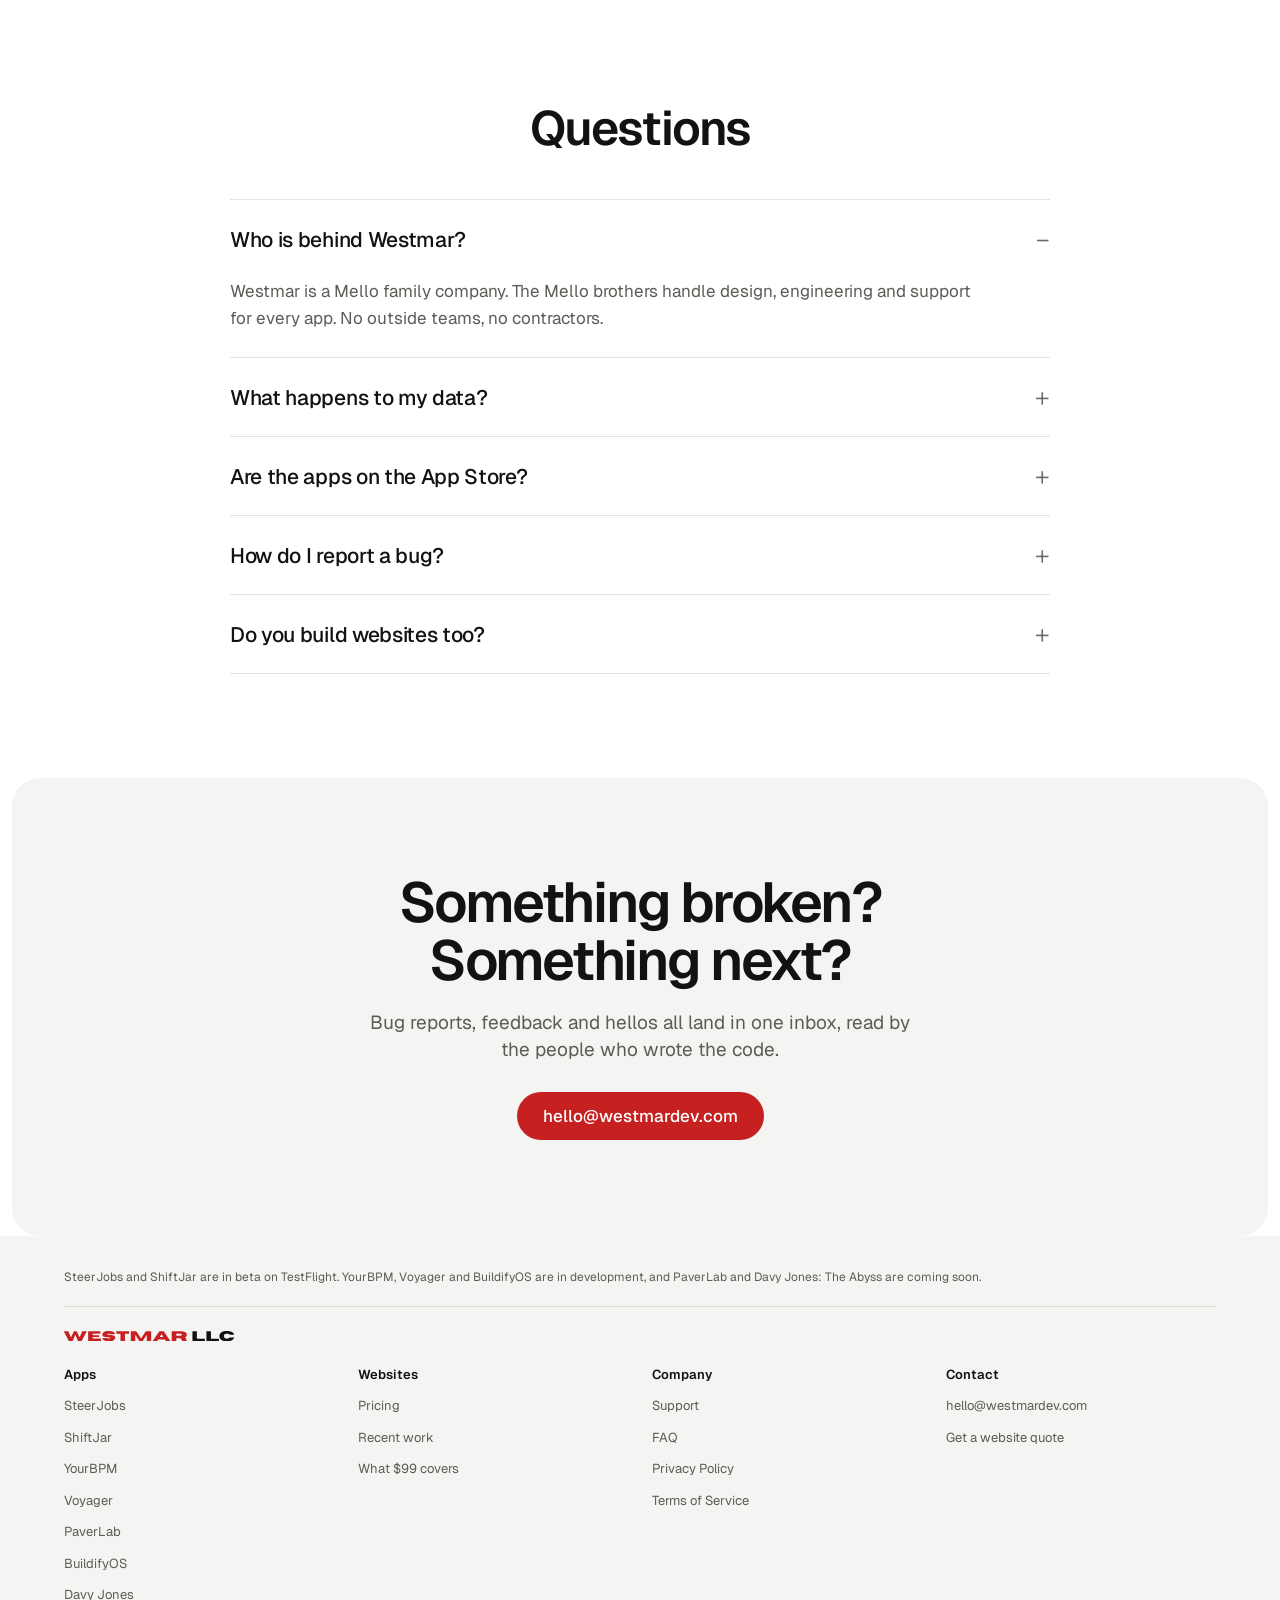
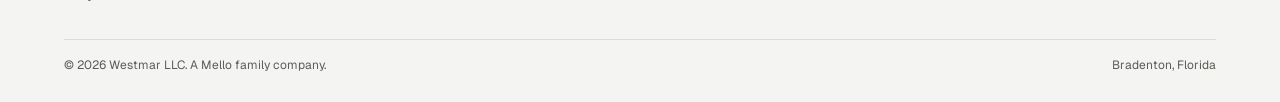
==== commit 968258df: "Follow the browser's light/dark preference The site was light only. It now follows prefers-color-sch" ====
--- a/index.html
+++ b/index.html
@@ -3,6 +3,9 @@
 <head>
 <meta charset="utf-8">
 <meta name="viewport" content="width=device-width, initial-scale=1">
+<meta name="color-scheme" content="light dark">
+<meta name="theme-color" content="#ffffff" media="(prefers-color-scheme: light)">
+<meta name="theme-color" content="#161614" media="(prefers-color-scheme: dark)">
 <title>Westmar LLC — Native iOS apps and websites for contractors</title>
 <meta name="description" content="Westmar LLC is a Mello family company building native iOS apps that each solve one problem, plus flat-price websites for contractors.">
 <link rel="icon" href="favicon.svg" type="image/svg+xml">
--- a/styles.css
+++ b/styles.css
@@ -1,12 +1,16 @@
 /* ==========================================================================
    Westmar LLC — design tokens
-   Light only. Values are the Claude Design export's, including its clamp()
-   sizes and auto-fit grids, so layouts track the boards at every width.
+   Light by default; the block after :root holds the dark counterpart, used
+   when the browser prefers dark. Values are the Claude Design export's,
+   including its clamp() sizes and auto-fit grids, so layouts track the
+   boards at every width.
    ========================================================================== */
 
 :root {
   --ink: #121212;
+  --on-ink: #ffffff;
   --bg: #ffffff;
+  --card: #ffffff;
   --tile: #f4f4f2;
   --tile-hover: #ececea;
   --text-2: #3d3d39;
@@ -20,6 +24,10 @@
   --red: #C72020;
   --red-hover: #A51A1A;
   --red-on-dark: #E35D5A;
+  /* Red for text, links, icons, thin bars and focus rings. Fills behind white
+     text keep --red. */
+  --red-text: var(--red);
+  --red-text-hover: var(--red-hover);
 
   --dark: #111111;
   --darker: #0c0c0c;
@@ -46,7 +54,51 @@
   --font: 'Geist', system-ui, sans-serif;
   --wordmark-h: 10.28px;   /* logo height: matches the export wordmark's 10.25px of ink */
 
-  --focus: var(--red);
+  --focus: var(--red-text);
+
+  color-scheme: light dark;
+}
+
+/* Dark counterpart, for browsers that prefer dark. Same type, layout and red;
+   warm near-black neutrals. The ShiftJar, Voyager, Davy Jones and Full site
+   tiles are dark by design and stay as they are. Screen only: print stays light. */
+@media screen and (prefers-color-scheme: dark) {
+  :root {
+    --ink: #ececea;
+    --on-ink: #161614;
+    --bg: #161614;
+    --card: #2b2b29;
+    --tile: #222220;
+    --tile-hover: #272725;
+    --text-2: #cfcfca;
+    --muted: #a9a9a3;
+    --muted-2: #9b9b95;
+    --rule: rgba(255, 255, 255, .12);
+    --rule-soft: rgba(255, 255, 255, .1);
+    --dash: #7a7a74;
+    --callout-text: #dcdcd7;
+
+    --red-text: #EE6C68;
+    --red-text-hover: #F4908C;
+
+    --zone: #3a3a37;
+    --card-rule: rgba(255, 255, 255, .1);
+    --card-rule-soft: rgba(255, 255, 255, .07);
+
+    --nav-bg: rgba(22, 22, 20, .82);
+    --nav-border: rgba(255, 255, 255, .08);
+    --shadow-card: 0 0 0 1px rgba(255, 255, 255, .06);
+    --shadow-card-sm: 0 0 0 1px rgba(255, 255, 255, .06);
+    --shadow-chip: 0 0 0 1px rgba(255, 255, 255, .06);
+  }
+
+  /* A hairline keeps the dark tiles' edges on the dark page. */
+  .app-tile-dark,
+  .app-tile-black,
+  .tier-dark { box-shadow: inset 0 0 0 1px rgba(255, 255, 255, .08); }
+
+  /* The promo stays red in both schemes, so its white button keeps its light hover. */
+  .btn-white:hover { background: #f4f4f2; }
 }
 
 /* ==========================================================================
@@ -71,8 +123,8 @@
   -webkit-font-smoothing: antialiased;
 }
 
-a { color: var(--red); }
-a:hover { color: var(--red-hover); }
+a { color: var(--red-text); }
+a:hover { color: var(--red-text-hover); }
 
 :focus-visible {
   outline: 2px solid var(--focus);
@@ -103,13 +155,13 @@
   padding: 0 18px;
   border-radius: 999px;
   background: var(--ink);
-  color: #ffffff;
+  color: var(--on-ink);
   font-size: 15px;
   font-weight: 500;
   text-decoration: none;
 }
 
-.skip-link:hover { color: #ffffff; }
+.skip-link:hover { color: var(--on-ink); }
 
 /* Surfaces that flip the focus ring and link colours. */
 .on-dark { --focus: var(--red-on-dark); }
@@ -149,12 +201,12 @@
   align-items: center;
   min-height: 44px;
   font-size: 17px;
-  color: var(--red);
+  color: var(--red-text);
   text-decoration: none;
 }
 
 .more:hover {
-  color: var(--red);
+  color: var(--red-text);
   text-decoration: underline;
 }
 
@@ -171,7 +223,7 @@
   font-weight: 600;
 }
 
-.badge-solid { background: var(--ink); color: #ffffff; }
+.badge-solid { background: var(--ink); color: var(--on-ink); }
 .badge-solid-light { background: var(--on-dark); color: var(--dark); }
 .badge-outline { border: 1px solid var(--ink); }
 .badge-outline-light { border: 1px solid var(--on-dark); }
@@ -421,7 +473,7 @@
   text-decoration: none;
 }
 
-.nav-link:hover { color: var(--red); }
+.nav-link:hover { color: var(--red-text); }
 
 .nav-contact {
   position: relative;
@@ -431,7 +483,7 @@
   padding: 0 14px;
   border-radius: 999px;
   background: var(--ink);
-  color: #ffffff;
+  color: var(--on-ink);
   font-size: 13px;
   font-weight: 500;
   text-decoration: none;
@@ -503,7 +555,7 @@
   text-decoration: none;
 }
 
-.nav-panel-link:hover { color: var(--red); }
+.nav-panel-link:hover { color: var(--red-text); }
 
 .nav-panel-contact {
   margin-top: 24px;
@@ -513,7 +565,7 @@
   height: 48px;
   border-radius: 999px;
   background: var(--ink);
-  color: #ffffff;
+  color: var(--on-ink);
   font-size: 17px;
   font-weight: 500;
   text-decoration: none;
@@ -552,13 +604,13 @@
 }
 
 .ribbon a {
-  color: var(--red);
+  color: var(--red-text);
   text-decoration: none;
   white-space: nowrap;
 }
 
 .ribbon a:hover {
-  color: var(--red);
+  color: var(--red-text);
   text-decoration: underline;
 }
 
@@ -662,7 +714,7 @@
   margin-top: 32px;
   width: 100%;
   max-width: 920px;
-  background: #ffffff;
+  background: var(--card);
   border-radius: 22px;
   padding: clamp(20px, 3vw, 32px);
   box-shadow: var(--shadow-card);
@@ -715,7 +767,7 @@
   background: var(--ink);
 }
 
-.phase-bar-review { background: var(--red); }
+.phase-bar-review { background: var(--red-text); }
 .phase-bar-locked { background: var(--rule); }
 
 .phase-name {
@@ -728,7 +780,7 @@
 .phase-review-note {
   font-size: 13px;
   font-weight: 500;
-  color: var(--red);
+  color: var(--red-text);
 }
 
 /* ShiftJar take-home */
@@ -836,7 +888,7 @@
 }
 
 .zone-active span { font-weight: 600; color: var(--ink); }
-.zone-active .zone-bar { background: var(--red); }
+.zone-active .zone-bar { background: var(--red-text); }
 
 .visual-caption {
   font-size: 14px;
@@ -927,7 +979,7 @@
   margin-top: auto;
   width: 100%;
   max-width: 440px;
-  background: #ffffff;
+  background: var(--card);
   border-radius: 18px;
   padding: 18px 22px 6px;
   text-align: left;
@@ -1223,8 +1275,8 @@
   width: 12px;
   height: 7px;
   margin-top: 6px;
-  border-left: 2px solid var(--red);
-  border-bottom: 2px solid var(--red);
+  border-left: 2px solid var(--red-text);
+  border-bottom: 2px solid var(--red-text);
   transform: rotate(-45deg);
 }
 
@@ -1323,7 +1375,7 @@
   height: 44px;
   padding: 0 18px;
   border-radius: 999px;
-  background: #ffffff;
+  background: var(--card);
   box-shadow: var(--shadow-chip);
   font-size: 15px;
   color: var(--text-2);
@@ -1333,7 +1385,7 @@
   width: 8px;
   height: 8px;
   border-radius: 50%;
-  background: var(--red);
+  background: var(--red-text);
 }
 
 .work-arrow {
@@ -1417,7 +1469,7 @@
 .kicker {
   font-size: 17px;
   font-weight: 600;
-  color: var(--red);
+  color: var(--red-text);
 }
 
 .hero-title-narrow { max-width: 900px; }
@@ -1454,7 +1506,7 @@
 }
 
 .step {
-  background: #ffffff;
+  background: var(--card);
   border-radius: 22px;
   padding: 28px;
   display: flex;
@@ -1465,7 +1517,7 @@
 .step-num {
   font-size: 15px;
   font-weight: 600;
-  color: var(--red);
+  color: var(--red-text);
   font-variant-numeric: tabular-nums;
 }
 
@@ -1641,7 +1693,7 @@
   text-decoration: none;
 }
 
-.legal-toc a:hover { color: var(--red); }
+.legal-toc a:hover { color: var(--red-text); }
 
 @media (max-width: 999px) {
   .legal-toc { display: none; }
@@ -1678,7 +1730,7 @@
   margin-bottom: 10px;
   font-size: 14px;
   letter-spacing: 0;
-  color: var(--red);
+  color: var(--red-text);
   font-variant-numeric: tabular-nums;
 }
 
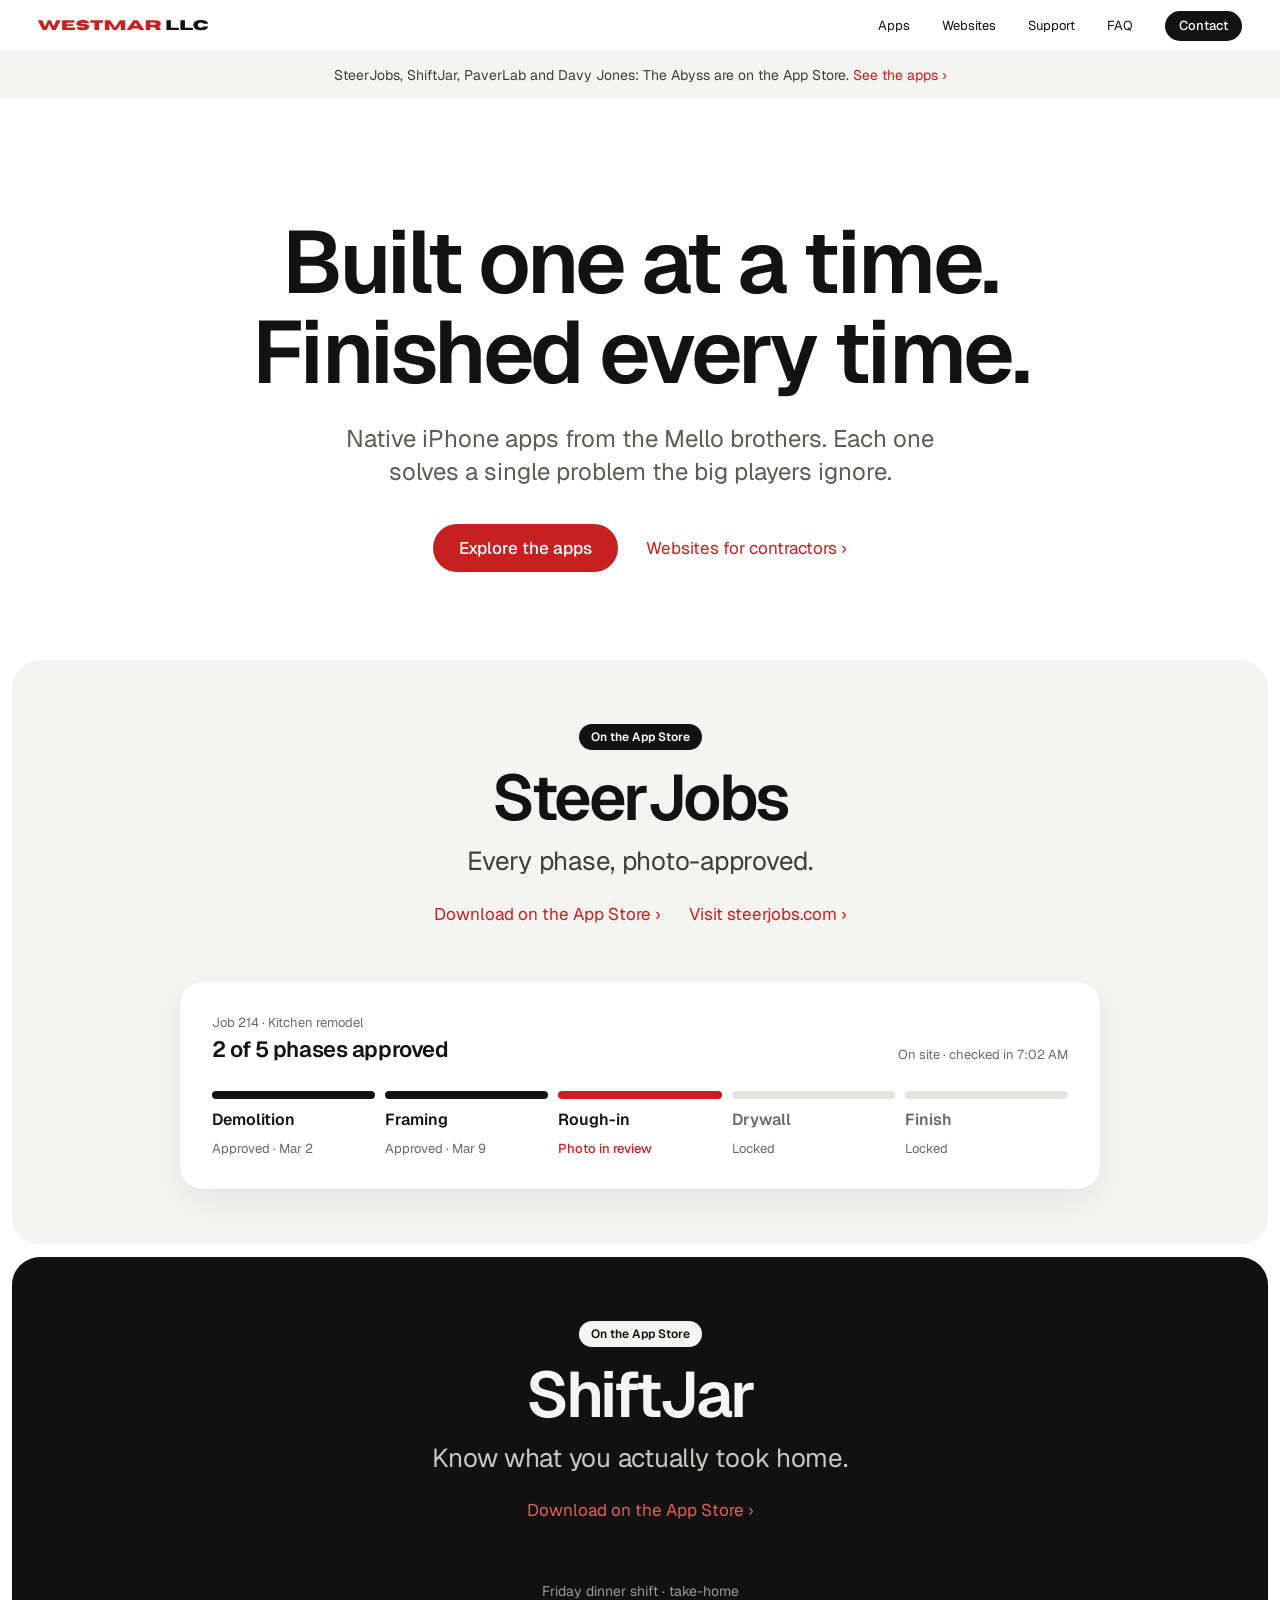
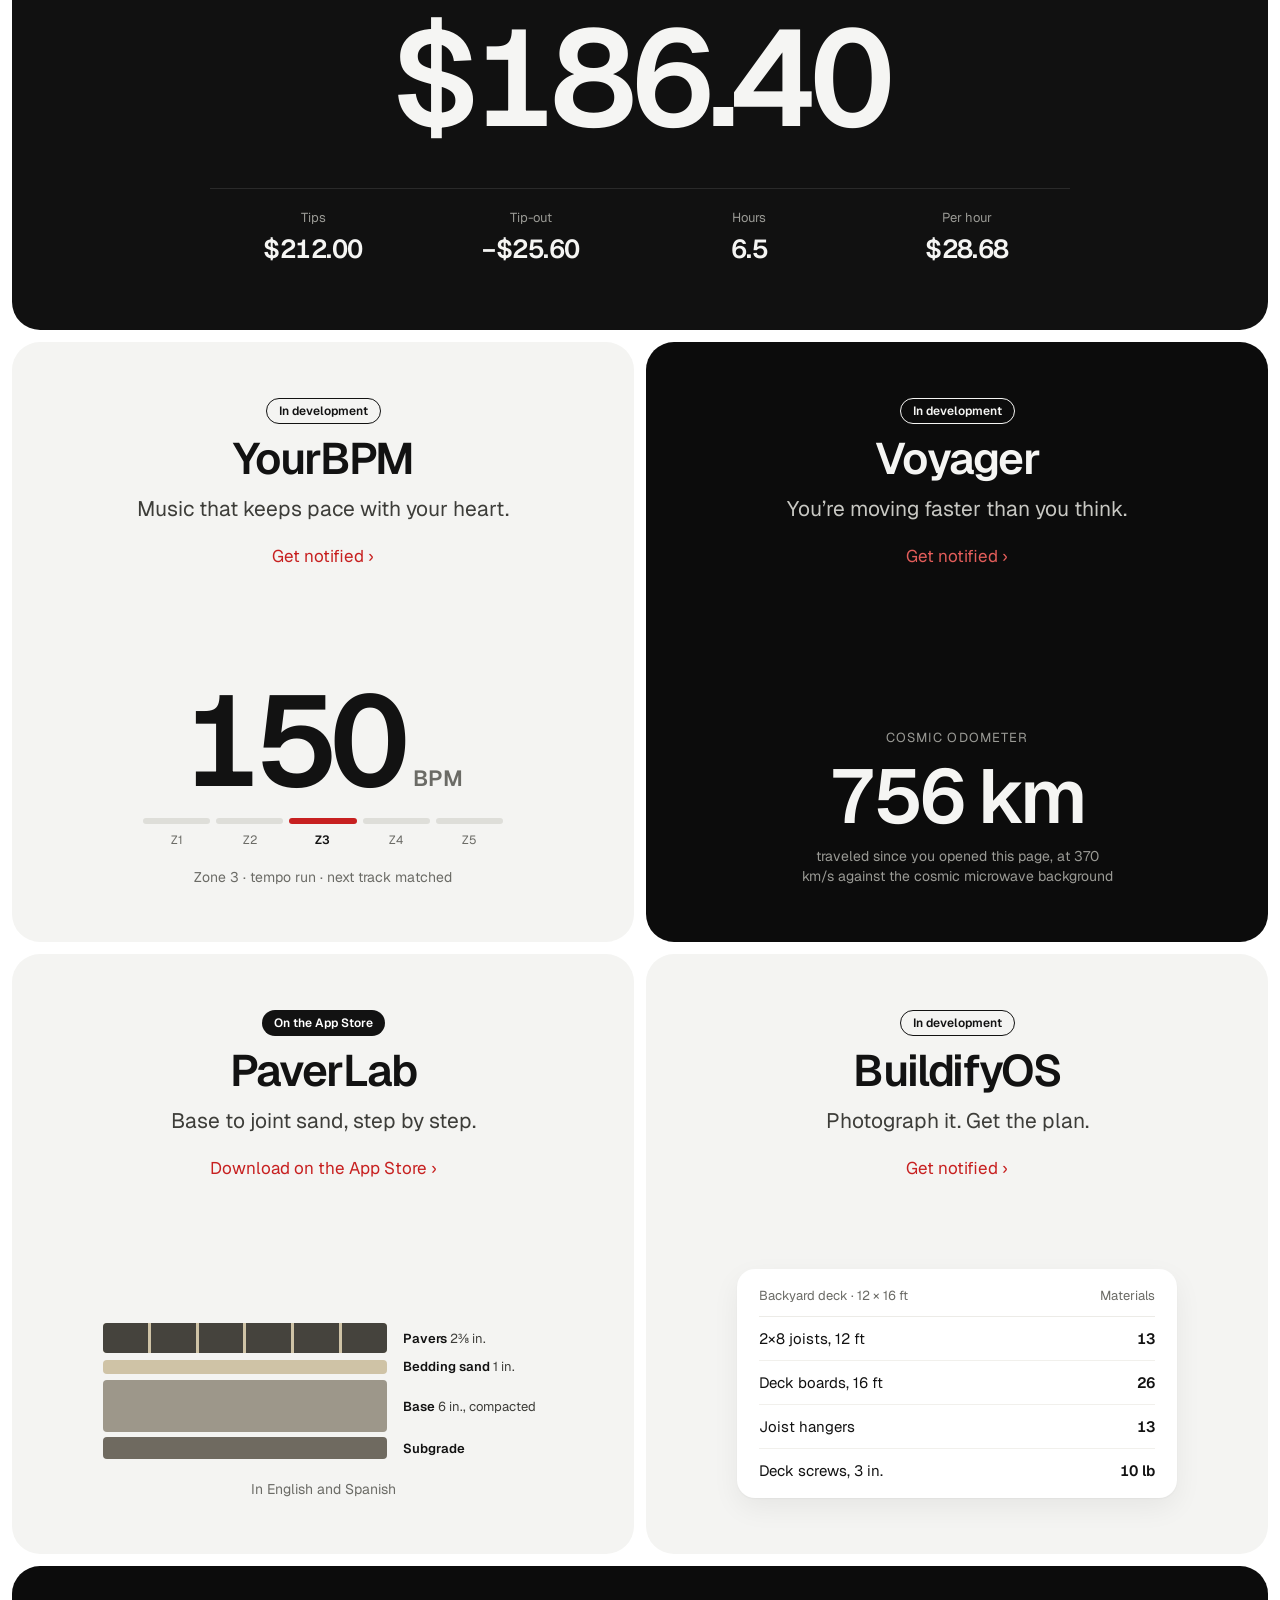
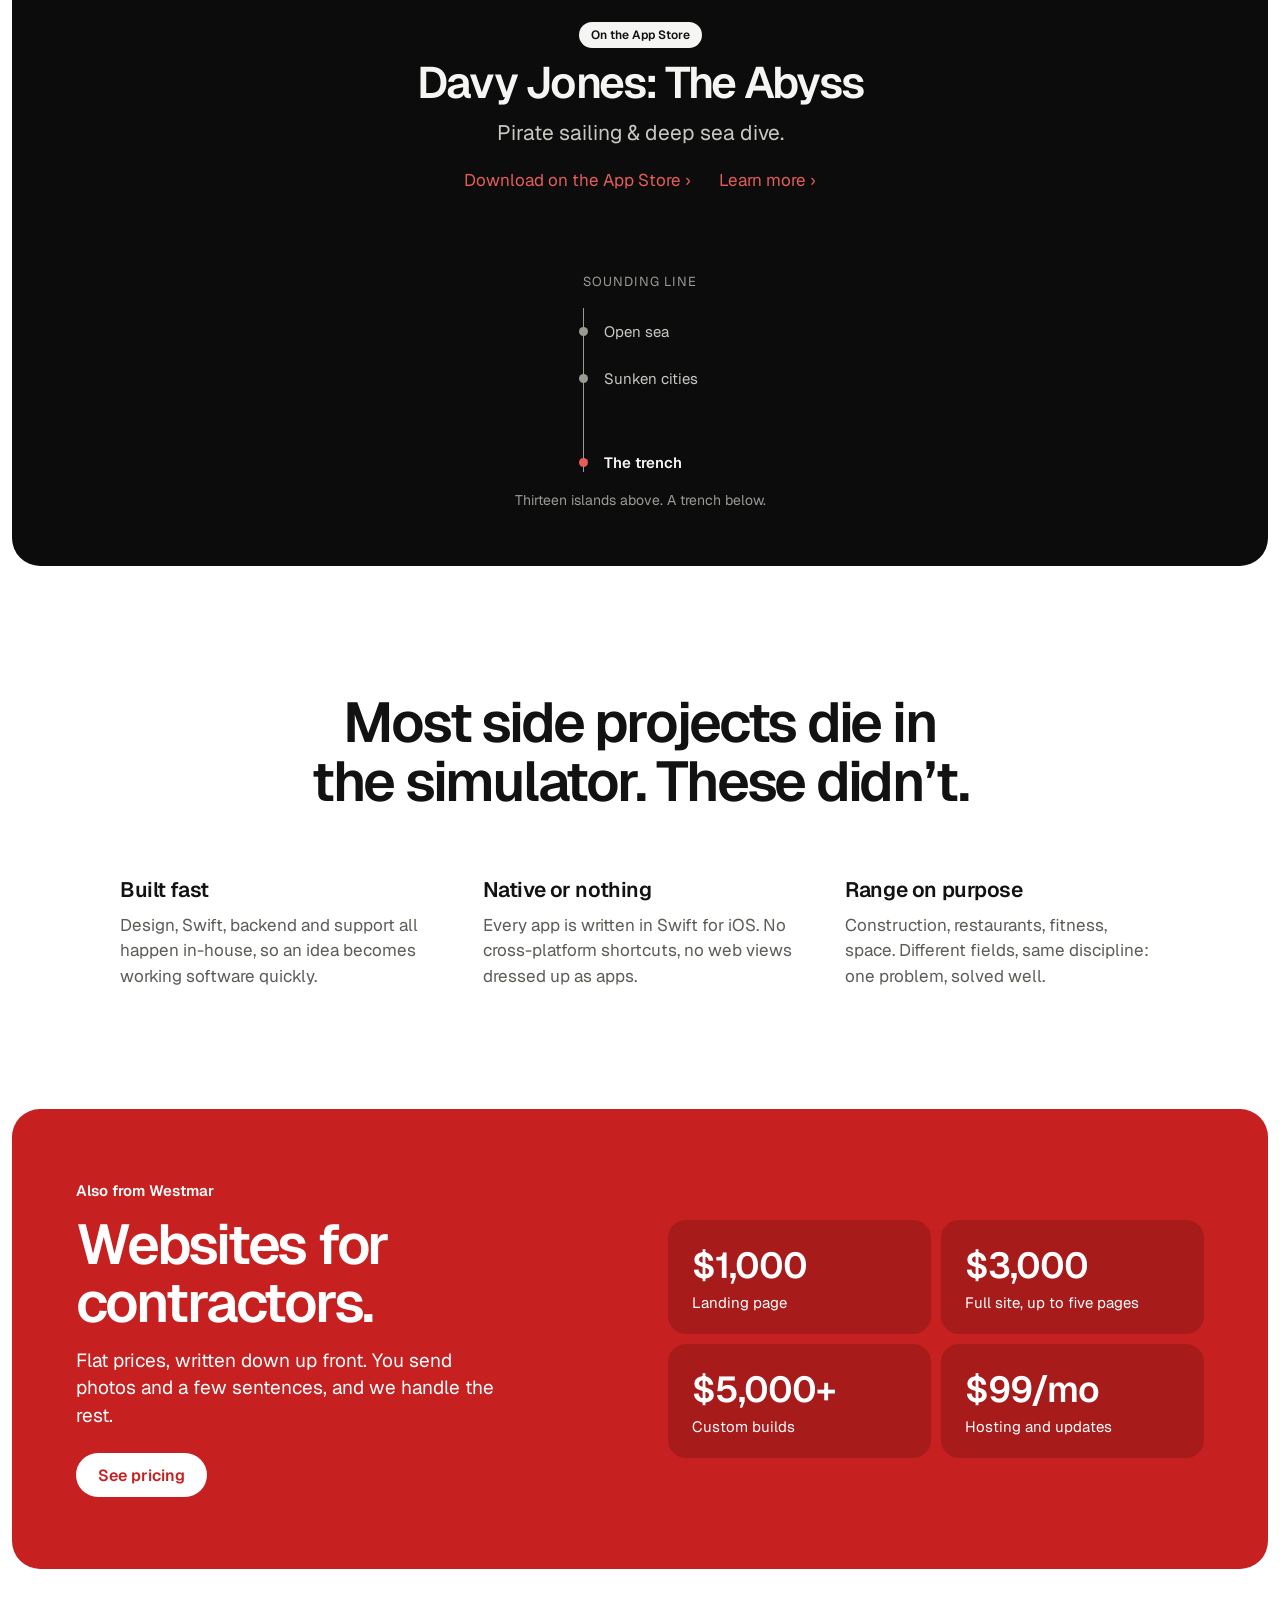
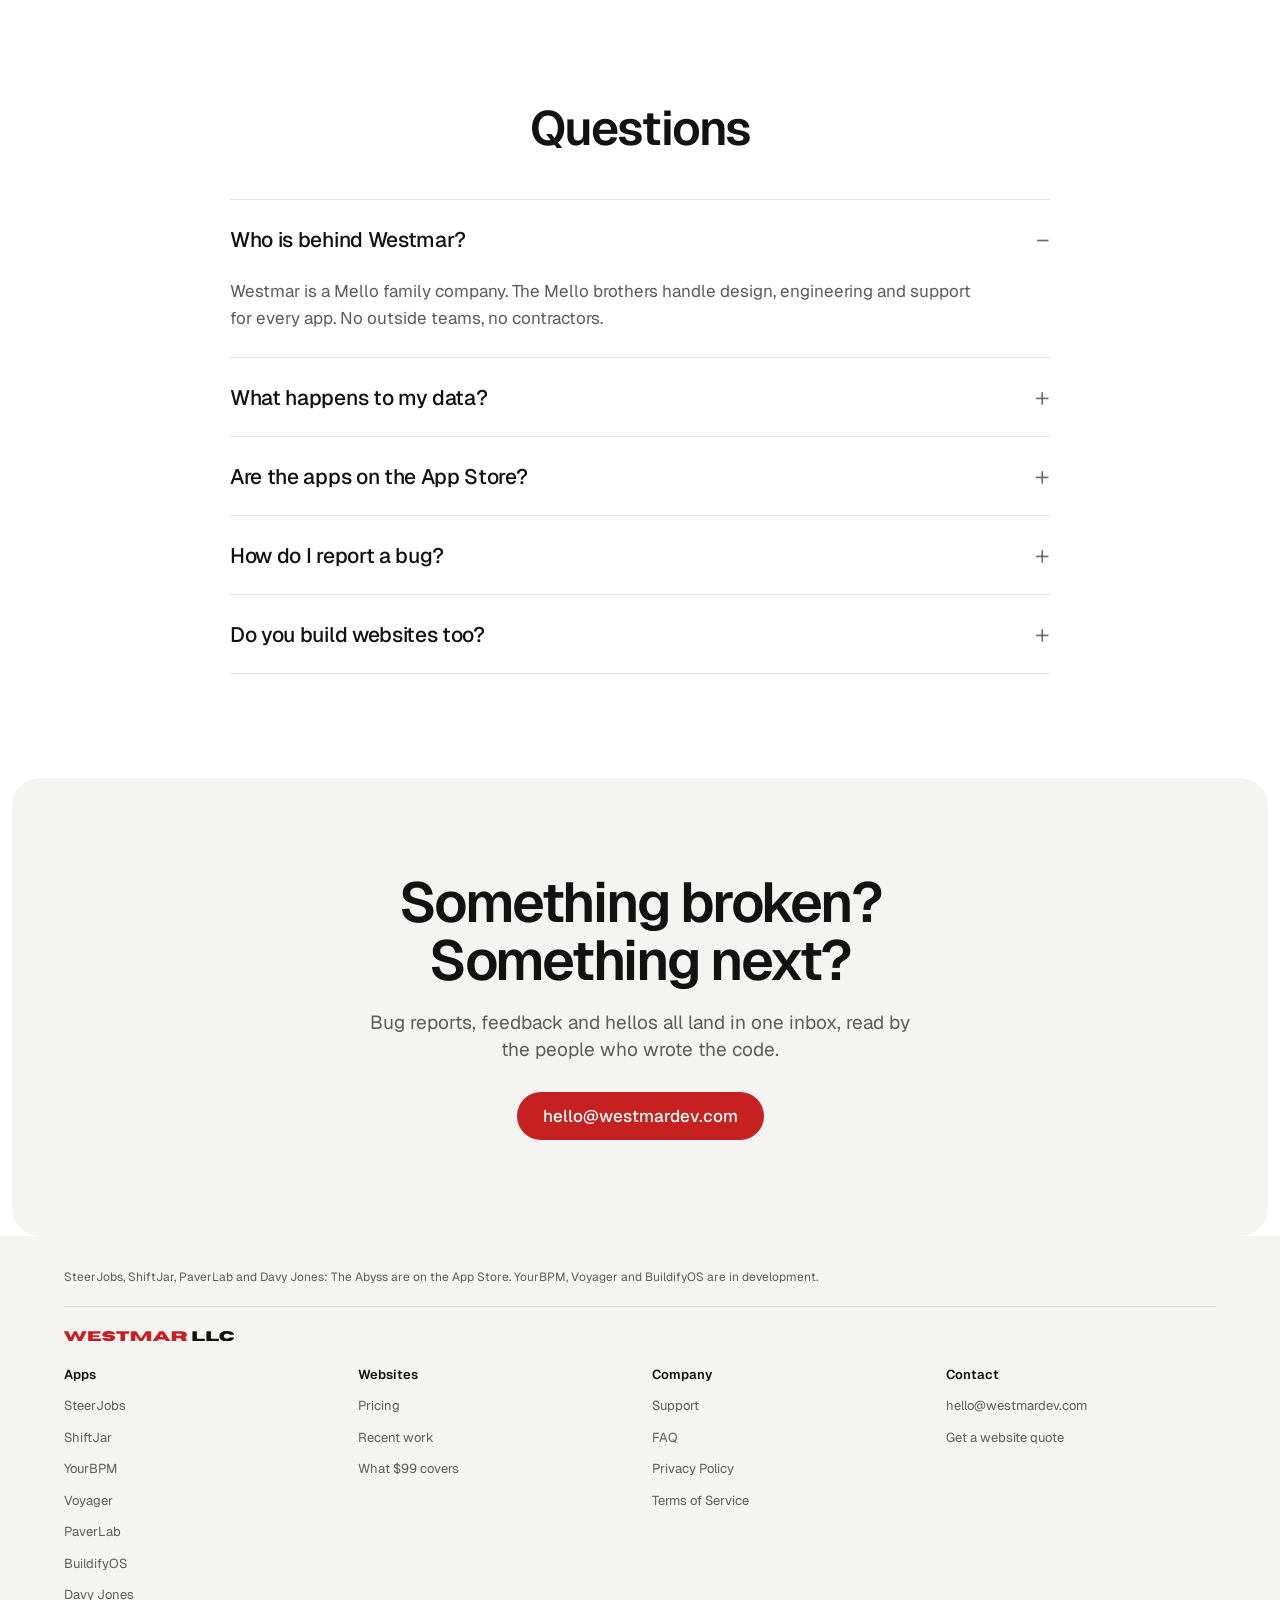
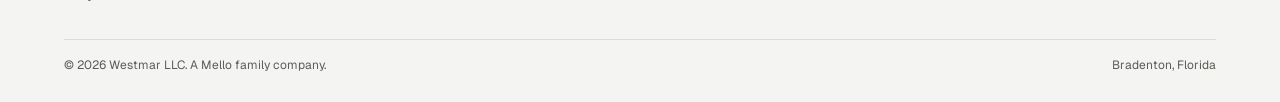
==== commit 5897a0d6: "Mark SteerJobs, ShiftJar, PaverLab and Davy Jones as on the App Store - Home: ribbon, status badges," ====
--- a/index.html
+++ b/index.html
@@ -3,9 +3,6 @@
 <head>
 <meta charset="utf-8">
 <meta name="viewport" content="width=device-width, initial-scale=1">
-<meta name="color-scheme" content="light dark">
-<meta name="theme-color" content="#ffffff" media="(prefers-color-scheme: light)">
-<meta name="theme-color" content="#161614" media="(prefers-color-scheme: dark)">
 <title>Westmar LLC — Native iOS apps and websites for contractors</title>
 <meta name="description" content="Westmar LLC is a Mello family company building native iOS apps that each solve one problem, plus flat-price websites for contractors.">
 <link rel="icon" href="favicon.svg" type="image/svg+xml">
@@ -44,7 +41,7 @@
   </nav>
 </header>
 
-<div class="ribbon">SteerJobs and ShiftJar are in beta on TestFlight. <a href="mailto:hello@westmardev.com?subject=Beta%20invite">Ask for an invite ›</a></div>
+<div class="ribbon">SteerJobs, ShiftJar, PaverLab and Davy Jones: The Abyss are on the App Store. <a href="#apps">See the apps ›</a></div>
 
 <main id="main">
 
@@ -62,12 +59,12 @@
   <div class="wrap-wide apps" id="apps">
 
     <section class="app-tile app-tile-lg app-tile-grey" id="steerjobs">
-      <span class="badge badge-solid">Beta on TestFlight</span>
+      <span class="badge badge-solid">On the App Store</span>
       <h2 class="app-name">SteerJobs</h2>
       <p class="app-tagline">Every phase, photo-approved.</p>
       <div class="app-links">
+        <a class="more" href="https://apps.apple.com/us/app/steerjobs/id6793035059" target="_blank" rel="noopener">Download on the App Store ›</a>
         <a class="more" href="https://steerjobs.com" target="_blank" rel="noopener">Visit steerjobs.com ›</a>
-        <a class="more" href="mailto:hello@westmardev.com?subject=SteerJobs%20beta">Ask for a beta invite ›</a>
       </div>
       <div class="job-card">
         <div class="job-head">
@@ -85,10 +82,10 @@
     </section>
 
     <section class="app-tile app-tile-lg app-tile-dark on-dark" id="shiftjar">
-      <span class="badge badge-solid-light">Beta on TestFlight</span>
+      <span class="badge badge-solid-light">On the App Store</span>
       <h2 class="app-name">ShiftJar</h2>
       <p class="app-tagline">Know what you actually took home.</p>
-      <a class="more" href="mailto:hello@westmardev.com?subject=ShiftJar%20beta">Ask for a beta invite ›</a>
+      <a class="more" href="https://apps.apple.com/us/app/shiftjar/id6804545399" target="_blank" rel="noopener">Download on the App Store ›</a>
       <div class="take-home">
         <span class="dark-label">Friday dinner shift · take-home</span>
         <span class="take-home-value">$186.40</span>
@@ -129,10 +126,10 @@
       </section>
 
       <section class="app-tile app-tile-sm app-tile-grey" id="paverlab">
-        <span class="badge badge-dashed">Coming soon</span>
+        <span class="badge badge-solid">On the App Store</span>
         <h2 class="app-name">PaverLab</h2>
         <p class="app-tagline">Base to joint sand, step by step.</p>
-        <a class="more" href="mailto:hello@westmardev.com?subject=PaverLab">Get notified ›</a>
+        <a class="more" href="https://apps.apple.com/us/app/paverlab/id6795155735" target="_blank" rel="noopener">Download on the App Store ›</a>
         <div class="app-visual layers">
           <div class="layer"><div class="layer-shape layer-pavers"><span></span><span></span><span></span><span></span><span></span><span></span></div><span class="layer-label"><b>Pavers</b> 2⅜ in.</span></div>
           <div class="layer"><div class="layer-shape layer-sand"></div><span class="layer-label"><b>Bedding sand</b> 1 in.</span></div>
@@ -157,10 +154,13 @@
       </section>
 
       <section class="app-tile app-tile-sm app-tile-full app-tile-black on-dark" id="davyjones">
-        <span class="badge badge-outline-light">Coming soon to the App Store</span>
+        <span class="badge badge-solid-light">On the App Store</span>
         <h2 class="app-name">Davy Jones: The Abyss</h2>
         <p class="app-tagline">Pirate sailing &amp; deep sea dive.</p>
-        <a class="more" href="davyjones">Learn more ›</a>
+        <div class="app-links">
+          <a class="more" href="https://apps.apple.com/us/app/davy-jones-the-abyss/id6818389746" target="_blank" rel="noopener">Download on the App Store ›</a>
+          <a class="more" href="davyjones">Learn more ›</a>
+        </div>
         <div class="app-visual sounding">
           <span class="odometer-label">Sounding line</span>
           <ol class="sounding-line">
@@ -226,7 +226,7 @@
       </div>
       <div class="faq-item">
         <button class="faq-q" type="button" aria-expanded="false" aria-controls="faq-a-2" id="faq-q-2"><span>Are the apps on the App Store?</span><span class="faq-sign" aria-hidden="true">+</span></button>
-        <p class="faq-a" id="faq-a-2" role="region" aria-labelledby="faq-q-2" hidden>Not yet. SteerJobs and ShiftJar are in beta on TestFlight, and the rest are in development. Email and we’ll tell you when each one lands.</p>
+        <p class="faq-a" id="faq-a-2" role="region" aria-labelledby="faq-q-2" hidden>Yes, four of them: SteerJobs, ShiftJar, PaverLab and Davy Jones: The Abyss. YourBPM, Voyager and BuildifyOS are still in development. Email and we’ll tell you when each one lands.</p>
       </div>
       <div class="faq-item">
         <button class="faq-q" type="button" aria-expanded="false" aria-controls="faq-a-3" id="faq-q-3"><span>How do I report a bug?</span><span class="faq-sign" aria-hidden="true">+</span></button>
@@ -253,7 +253,7 @@
 <!-- FOOTER (SiteFooter) -->
 <footer class="site-footer">
   <div class="footer-inner">
-    <p class="footer-note">SteerJobs and ShiftJar are in beta on TestFlight. YourBPM, Voyager and BuildifyOS are in development, and PaverLab and Davy Jones: The Abyss are coming soon.</p>
+    <p class="footer-note">SteerJobs, ShiftJar, PaverLab and Davy Jones: The Abyss are on the App Store. YourBPM, Voyager and BuildifyOS are in development.</p>
     <svg class="footer-logo" xmlns="http://www.w3.org/2000/svg" viewBox="7.06 17.25 367.69 22.19" aria-hidden="true" focusable="false"><path fill="#C72020" fill-rule="evenodd" d="M7.06 18.31 7.06 18.75 7.25 19.31 7.81 20.12 8.25 21.19 9.81 23.94 10.31 25.12 10.75 25.75 12.38 29.06 12.81 29.69 13.31 30.88 14.94 33.75 16.56 37.06 17.44 38.50 17.75 38.75 18.44 39.00 24.75 39.00 25.38 38.81 25.81 38.50 26.38 37.62 26.88 36.12 27.44 35.06 27.81 33.88 28.50 32.50 28.81 31.44 29.44 30.25 29.88 28.88 30.94 26.50 31.31 26.19 31.56 26.19 32.06 26.56 32.62 27.56 33.00 28.88 33.69 30.19 34.06 31.44 34.69 32.56 35.06 33.88 35.75 35.19 36.06 36.31 36.69 37.44 37.06 38.44 37.38 38.81 37.81 39.00 44.50 39.00 45.12 38.75 45.75 38.12 47.38 34.81 47.75 34.31 48.25 33.12 48.69 32.50 49.25 31.19 50.88 28.31 55.81 18.75 55.75 18.06 55.25 17.69 47.56 17.69 46.56 18.06 46.19 18.56 45.94 19.38 45.25 20.62 44.88 21.88 44.19 23.12 43.88 24.19 43.25 25.31 42.81 26.69 42.19 27.81 41.81 29.06 41.50 29.62 41.00 30.12 40.50 30.25 40.12 29.94 39.69 28.69 39.00 27.50 38.81 26.81 38.00 25.31 37.75 24.50 36.94 23.00 36.69 22.19 36.00 21.00 35.69 20.00 34.56 18.06 34.19 17.81 33.69 17.69 29.69 17.62 28.94 17.81 28.50 18.06 28.00 18.62 23.62 28.00 23.06 29.44 22.56 30.00 21.94 30.12 21.69 30.00 21.31 29.50 21.00 28.50 20.50 27.56 19.94 26.00 19.50 25.25 18.94 23.69 18.38 22.69 16.94 19.06 16.19 18.06 15.25 17.62 7.62 17.69 7.19 18.00ZM59.50 18.19 59.25 18.88 59.25 37.94 59.69 38.75 60.69 39.06 85.94 39.06 86.38 39.00 86.81 38.69 87.06 38.06 87.06 34.75 86.81 34.06 86.31 33.69 69.88 33.69 69.44 33.50 69.12 33.19 68.88 32.50 68.88 31.50 69.00 31.06 69.50 30.44 69.88 30.31 82.38 30.31 82.94 29.88 83.12 29.44 83.12 27.44 82.94 26.75 82.38 26.25 69.88 26.25 69.44 26.06 69.00 25.50 68.88 25.06 68.88 24.00 69.19 23.31 69.88 22.94 85.06 22.88 85.62 22.50 85.88 21.88 85.88 18.88 85.50 18.00 84.88 17.69 84.31 17.62 60.50 17.62 59.81 17.88ZM91.38 21.38 90.31 23.06 89.81 24.88 89.81 25.62 90.06 26.62 90.50 27.50 91.12 28.19 92.00 28.88 93.81 29.69 95.56 30.19 101.88 30.94 106.06 31.19 106.81 31.44 107.12 31.81 107.12 32.31 106.62 33.00 105.44 33.50 104.50 33.69 103.19 33.69 101.81 33.38 101.12 33.06 100.38 32.50 99.44 32.19 91.12 32.19 90.56 32.38 90.25 32.81 90.25 33.44 90.62 34.25 91.50 35.50 92.69 36.69 94.12 37.62 97.44 38.88 100.94 39.31 105.94 39.38 109.06 39.06 110.88 38.69 113.31 37.75 115.00 36.62 115.81 35.81 116.75 34.56 117.75 32.31 117.88 31.56 117.81 30.69 117.56 29.94 116.94 28.94 116.31 28.25 115.56 27.69 113.44 26.75 109.12 25.88 101.62 25.38 101.00 25.06 100.69 24.56 100.75 24.12 101.19 23.56 101.88 23.19 103.00 22.94 105.25 23.06 107.50 24.12 108.62 24.38 116.06 24.50 117.00 24.25 117.25 23.88 117.25 23.19 116.75 22.06 115.38 20.38 113.50 19.06 111.69 18.25 108.94 17.56 107.69 17.38 105.94 17.25 101.62 17.25 99.94 17.38 98.12 17.69 95.44 18.44 93.19 19.62ZM120.44 17.88 120.19 18.25 120.06 18.75 120.00 21.00 120.06 22.06 120.44 22.75 120.88 22.94 128.19 22.94 128.62 23.12 129.12 23.75 129.12 37.75 129.38 38.50 129.69 38.81 130.19 39.00 137.81 39.00 138.50 38.69 138.88 37.88 138.81 24.12 139.00 23.50 139.38 23.12 139.81 22.94 147.19 22.94 147.62 22.69 147.94 21.94 147.88 18.50 147.69 18.06 147.38 17.75 147.00 17.62 121.25 17.62ZM151.62 18.44 151.50 18.88 151.50 38.00 151.75 38.56 152.31 38.94 160.19 39.06 160.88 38.69 161.12 38.00 161.06 27.44 161.25 26.81 161.56 26.56 161.81 26.62 162.81 27.75 164.31 30.31 169.38 38.12 169.75 38.56 170.38 38.94 176.31 39.00 177.31 38.62 179.69 35.12 184.19 27.88 185.31 26.44 185.56 26.44 185.75 26.62 185.94 27.12 185.94 38.12 186.12 38.62 186.44 38.94 186.94 39.06 194.06 39.06 194.88 38.88 195.44 38.25 195.56 37.50 195.50 18.81 195.25 18.19 194.75 17.75 194.31 17.62 184.75 17.62 184.19 17.88 183.19 18.88 174.50 31.62 173.75 32.19 173.19 32.12 172.62 31.62 163.94 19.00 162.75 17.81 162.25 17.62 152.94 17.62 152.06 17.88ZM199.19 38.00 199.25 38.62 199.94 39.00 207.62 39.00 208.44 38.62 208.94 38.06 210.00 36.38 210.56 35.81 211.38 35.44 224.38 35.44 225.44 36.00 227.06 38.44 227.44 38.81 227.94 39.00 235.31 39.06 236.25 38.81 236.50 38.38 236.44 37.94 235.94 37.06 234.38 35.06 223.75 19.62 222.38 17.94 221.50 17.69 214.19 17.69 213.31 18.00 212.12 19.44 201.00 35.44 199.50 37.38ZM214.50 29.19 214.94 28.31 215.69 27.31 217.06 25.00 217.50 24.56 218.00 24.44 218.38 24.56 218.81 25.06 220.12 27.38 220.94 28.50 221.31 29.56 221.06 30.00 220.31 30.25 215.31 30.25 214.62 29.88ZM240.12 18.31 239.94 18.75 239.88 19.38 239.88 37.81 240.06 38.38 240.50 38.81 241.12 39.00 248.69 39.00 249.25 38.81 249.50 38.56 249.75 37.81 249.75 33.69 250.06 33.06 250.56 32.75 256.38 32.81 258.19 33.06 259.19 33.44 260.75 34.94 262.12 38.44 262.62 38.88 264.38 39.00 271.25 39.06 271.75 38.88 272.12 38.38 272.12 37.44 271.06 33.94 270.44 33.00 269.06 31.81 268.94 31.31 269.06 31.00 269.50 30.56 270.25 30.12 271.00 29.44 271.75 28.44 272.06 27.81 272.44 25.81 272.38 24.25 272.06 22.75 271.81 22.19 270.94 21.00 269.56 19.88 268.44 19.25 265.62 18.38 264.00 18.12 261.88 18.06 258.94 17.75 241.44 17.62 240.44 17.94ZM249.69 24.19 249.88 23.44 250.19 23.06 250.56 22.88 258.25 23.00 259.94 23.31 261.12 23.94 261.69 24.56 261.81 25.50 261.62 26.00 261.06 26.56 260.31 27.00 259.19 27.31 257.44 27.50 250.50 27.56 250.00 27.19 249.69 26.44Z"/><path fill="currentColor" fill-rule="evenodd" d="M284.94 18.12 284.69 19.00 284.69 37.75 284.81 38.38 285.19 38.88 285.75 39.06 310.56 39.00 310.94 38.88 311.38 38.50 311.62 37.81 311.62 35.12 311.31 34.19 310.69 33.75 295.50 33.75 294.88 33.50 294.44 33.00 294.25 32.19 294.31 18.88 294.12 18.31 293.69 17.88 293.12 17.69 285.75 17.62 285.31 17.75ZM315.19 18.31 315.00 18.81 314.94 19.69 314.94 37.62 315.06 38.19 315.50 38.75 316.19 39.00 341.06 39.00 341.44 38.88 341.81 38.50 342.00 37.81 342.00 35.12 341.75 34.19 341.19 33.75 325.69 33.81 325.25 33.62 324.88 33.12 324.69 32.19 324.75 18.88 324.56 18.25 324.31 17.94 323.62 17.69 316.25 17.69 315.56 17.94ZM343.44 24.94 343.19 25.81 343.00 27.94 343.12 30.44 343.44 31.75 344.38 33.69 345.50 35.12 347.38 36.75 349.62 37.94 352.44 38.81 356.44 39.31 360.69 39.38 364.88 39.00 366.19 38.75 369.19 37.75 370.81 36.88 372.56 35.50 373.62 34.25 374.69 32.25 374.56 31.56 374.12 31.25 365.81 31.19 364.75 31.56 363.31 32.75 362.50 33.19 360.75 33.62 358.56 33.75 356.75 33.44 355.50 33.00 354.25 32.06 353.25 30.75 352.75 29.50 352.62 28.81 352.75 27.19 353.19 26.06 353.81 25.06 354.62 24.25 355.88 23.50 356.94 23.12 358.12 22.94 360.12 22.94 361.44 23.12 363.25 23.88 364.75 25.06 365.75 25.44 374.06 25.38 374.56 25.00 374.62 24.25 374.00 23.00 373.06 21.75 372.00 20.69 370.06 19.38 367.31 18.25 364.12 17.56 362.69 17.38 357.69 17.25 354.69 17.50 350.88 18.31 348.19 19.44 346.25 20.81 344.62 22.62Z"/></svg>
     <nav class="footer-grid" aria-label="Footer">
       <div class="footer-col">
--- a/styles.css
+++ b/styles.css
@@ -1,16 +1,12 @@
 /* ==========================================================================
    Westmar LLC — design tokens
-   Light by default; the block after :root holds the dark counterpart, used
-   when the browser prefers dark. Values are the Claude Design export's,
-   including its clamp() sizes and auto-fit grids, so layouts track the
-   boards at every width.
+   Light only. Values are the Claude Design export's, including its clamp()
+   sizes and auto-fit grids, so layouts track the boards at every width.
    ========================================================================== */
 
 :root {
   --ink: #121212;
-  --on-ink: #ffffff;
   --bg: #ffffff;
-  --card: #ffffff;
   --tile: #f4f4f2;
   --tile-hover: #ececea;
   --text-2: #3d3d39;
@@ -24,10 +20,6 @@
   --red: #C72020;
   --red-hover: #A51A1A;
   --red-on-dark: #E35D5A;
-  /* Red for text, links, icons, thin bars and focus rings. Fills behind white
-     text keep --red. */
-  --red-text: var(--red);
-  --red-text-hover: var(--red-hover);
 
   --dark: #111111;
   --darker: #0c0c0c;
@@ -54,51 +46,7 @@
   --font: 'Geist', system-ui, sans-serif;
   --wordmark-h: 10.28px;   /* logo height: matches the export wordmark's 10.25px of ink */
 
-  --focus: var(--red-text);
-
-  color-scheme: light dark;
-}
-
-/* Dark counterpart, for browsers that prefer dark. Same type, layout and red;
-   warm near-black neutrals. The ShiftJar, Voyager, Davy Jones and Full site
-   tiles are dark by design and stay as they are. Screen only: print stays light. */
-@media screen and (prefers-color-scheme: dark) {
-  :root {
-    --ink: #ececea;
-    --on-ink: #161614;
-    --bg: #161614;
-    --card: #2b2b29;
-    --tile: #222220;
-    --tile-hover: #272725;
-    --text-2: #cfcfca;
-    --muted: #a9a9a3;
-    --muted-2: #9b9b95;
-    --rule: rgba(255, 255, 255, .12);
-    --rule-soft: rgba(255, 255, 255, .1);
-    --dash: #7a7a74;
-    --callout-text: #dcdcd7;
-
-    --red-text: #EE6C68;
-    --red-text-hover: #F4908C;
-
-    --zone: #3a3a37;
-    --card-rule: rgba(255, 255, 255, .1);
-    --card-rule-soft: rgba(255, 255, 255, .07);
-
-    --nav-bg: rgba(22, 22, 20, .82);
-    --nav-border: rgba(255, 255, 255, .08);
-    --shadow-card: 0 0 0 1px rgba(255, 255, 255, .06);
-    --shadow-card-sm: 0 0 0 1px rgba(255, 255, 255, .06);
-    --shadow-chip: 0 0 0 1px rgba(255, 255, 255, .06);
-  }
-
-  /* A hairline keeps the dark tiles' edges on the dark page. */
-  .app-tile-dark,
-  .app-tile-black,
-  .tier-dark { box-shadow: inset 0 0 0 1px rgba(255, 255, 255, .08); }
-
-  /* The promo stays red in both schemes, so its white button keeps its light hover. */
-  .btn-white:hover { background: #f4f4f2; }
+  --focus: var(--red);
 }
 
 /* ==========================================================================
@@ -123,8 +71,8 @@
   -webkit-font-smoothing: antialiased;
 }
 
-a { color: var(--red-text); }
-a:hover { color: var(--red-text-hover); }
+a { color: var(--red); }
+a:hover { color: var(--red-hover); }
 
 :focus-visible {
   outline: 2px solid var(--focus);
@@ -155,13 +103,13 @@
   padding: 0 18px;
   border-radius: 999px;
   background: var(--ink);
-  color: var(--on-ink);
+  color: #ffffff;
   font-size: 15px;
   font-weight: 500;
   text-decoration: none;
 }
 
-.skip-link:hover { color: var(--on-ink); }
+.skip-link:hover { color: #ffffff; }
 
 /* Surfaces that flip the focus ring and link colours. */
 .on-dark { --focus: var(--red-on-dark); }
@@ -201,12 +149,12 @@
   align-items: center;
   min-height: 44px;
   font-size: 17px;
-  color: var(--red-text);
+  color: var(--red);
   text-decoration: none;
 }
 
 .more:hover {
-  color: var(--red-text);
+  color: var(--red);
   text-decoration: underline;
 }
 
@@ -223,7 +171,7 @@
   font-weight: 600;
 }
 
-.badge-solid { background: var(--ink); color: var(--on-ink); }
+.badge-solid { background: var(--ink); color: #ffffff; }
 .badge-solid-light { background: var(--on-dark); color: var(--dark); }
 .badge-outline { border: 1px solid var(--ink); }
 .badge-outline-light { border: 1px solid var(--on-dark); }
@@ -473,7 +421,7 @@
   text-decoration: none;
 }
 
-.nav-link:hover { color: var(--red-text); }
+.nav-link:hover { color: var(--red); }
 
 .nav-contact {
   position: relative;
@@ -483,7 +431,7 @@
   padding: 0 14px;
   border-radius: 999px;
   background: var(--ink);
-  color: var(--on-ink);
+  color: #ffffff;
   font-size: 13px;
   font-weight: 500;
   text-decoration: none;
@@ -555,7 +503,7 @@
   text-decoration: none;
 }
 
-.nav-panel-link:hover { color: var(--red-text); }
+.nav-panel-link:hover { color: var(--red); }
 
 .nav-panel-contact {
   margin-top: 24px;
@@ -565,7 +513,7 @@
   height: 48px;
   border-radius: 999px;
   background: var(--ink);
-  color: var(--on-ink);
+  color: #ffffff;
   font-size: 17px;
   font-weight: 500;
   text-decoration: none;
@@ -590,7 +538,7 @@
 html.menu-open { overflow: hidden; }
 
 /* ==========================================================================
-   Home — TestFlight ribbon
+   Home — status ribbon
    ========================================================================== */
 
 .ribbon {
@@ -604,13 +552,13 @@
 }
 
 .ribbon a {
-  color: var(--red-text);
+  color: var(--red);
   text-decoration: none;
   white-space: nowrap;
 }
 
 .ribbon a:hover {
-  color: var(--red-text);
+  color: var(--red);
   text-decoration: underline;
 }
 
@@ -714,7 +662,7 @@
   margin-top: 32px;
   width: 100%;
   max-width: 920px;
-  background: var(--card);
+  background: #ffffff;
   border-radius: 22px;
   padding: clamp(20px, 3vw, 32px);
   box-shadow: var(--shadow-card);
@@ -767,7 +715,7 @@
   background: var(--ink);
 }
 
-.phase-bar-review { background: var(--red-text); }
+.phase-bar-review { background: var(--red); }
 .phase-bar-locked { background: var(--rule); }
 
 .phase-name {
@@ -780,7 +728,7 @@
 .phase-review-note {
   font-size: 13px;
   font-weight: 500;
-  color: var(--red-text);
+  color: var(--red);
 }
 
 /* ShiftJar take-home */
@@ -888,7 +836,7 @@
 }
 
 .zone-active span { font-weight: 600; color: var(--ink); }
-.zone-active .zone-bar { background: var(--red-text); }
+.zone-active .zone-bar { background: var(--red); }
 
 .visual-caption {
   font-size: 14px;
@@ -979,7 +927,7 @@
   margin-top: auto;
   width: 100%;
   max-width: 440px;
-  background: var(--card);
+  background: #ffffff;
   border-radius: 18px;
   padding: 18px 22px 6px;
   text-align: left;
@@ -1275,8 +1223,8 @@
   width: 12px;
   height: 7px;
   margin-top: 6px;
-  border-left: 2px solid var(--red-text);
-  border-bottom: 2px solid var(--red-text);
+  border-left: 2px solid var(--red);
+  border-bottom: 2px solid var(--red);
   transform: rotate(-45deg);
 }
 
@@ -1375,7 +1323,7 @@
   height: 44px;
   padding: 0 18px;
   border-radius: 999px;
-  background: var(--card);
+  background: #ffffff;
   box-shadow: var(--shadow-chip);
   font-size: 15px;
   color: var(--text-2);
@@ -1385,7 +1333,7 @@
   width: 8px;
   height: 8px;
   border-radius: 50%;
-  background: var(--red-text);
+  background: var(--red);
 }
 
 .work-arrow {
@@ -1469,7 +1417,7 @@
 .kicker {
   font-size: 17px;
   font-weight: 600;
-  color: var(--red-text);
+  color: var(--red);
 }
 
 .hero-title-narrow { max-width: 900px; }
@@ -1506,7 +1454,7 @@
 }
 
 .step {
-  background: var(--card);
+  background: #ffffff;
   border-radius: 22px;
   padding: 28px;
   display: flex;
@@ -1517,7 +1465,7 @@
 .step-num {
   font-size: 15px;
   font-weight: 600;
-  color: var(--red-text);
+  color: var(--red);
   font-variant-numeric: tabular-nums;
 }
 
@@ -1567,8 +1515,8 @@
   text-wrap: pretty;
 }
 
-/* App Store badge. Until the listing is live it is an <a> without an href,
-   which HTML treats as a placeholder link: shown, but not clickable. */
+/* App Store badge. On a page whose listing isn't live yet, leave the <a> without
+   an href: HTML treats that as a placeholder link, shown but not clickable. */
 .store {
   margin-top: 12px;
   display: flex;
@@ -1693,7 +1641,7 @@
   text-decoration: none;
 }
 
-.legal-toc a:hover { color: var(--red-text); }
+.legal-toc a:hover { color: var(--red); }
 
 @media (max-width: 999px) {
   .legal-toc { display: none; }
@@ -1730,7 +1678,7 @@
   margin-bottom: 10px;
   font-size: 14px;
   letter-spacing: 0;
-  color: var(--red-text);
+  color: var(--red);
   font-variant-numeric: tabular-nums;
 }
 
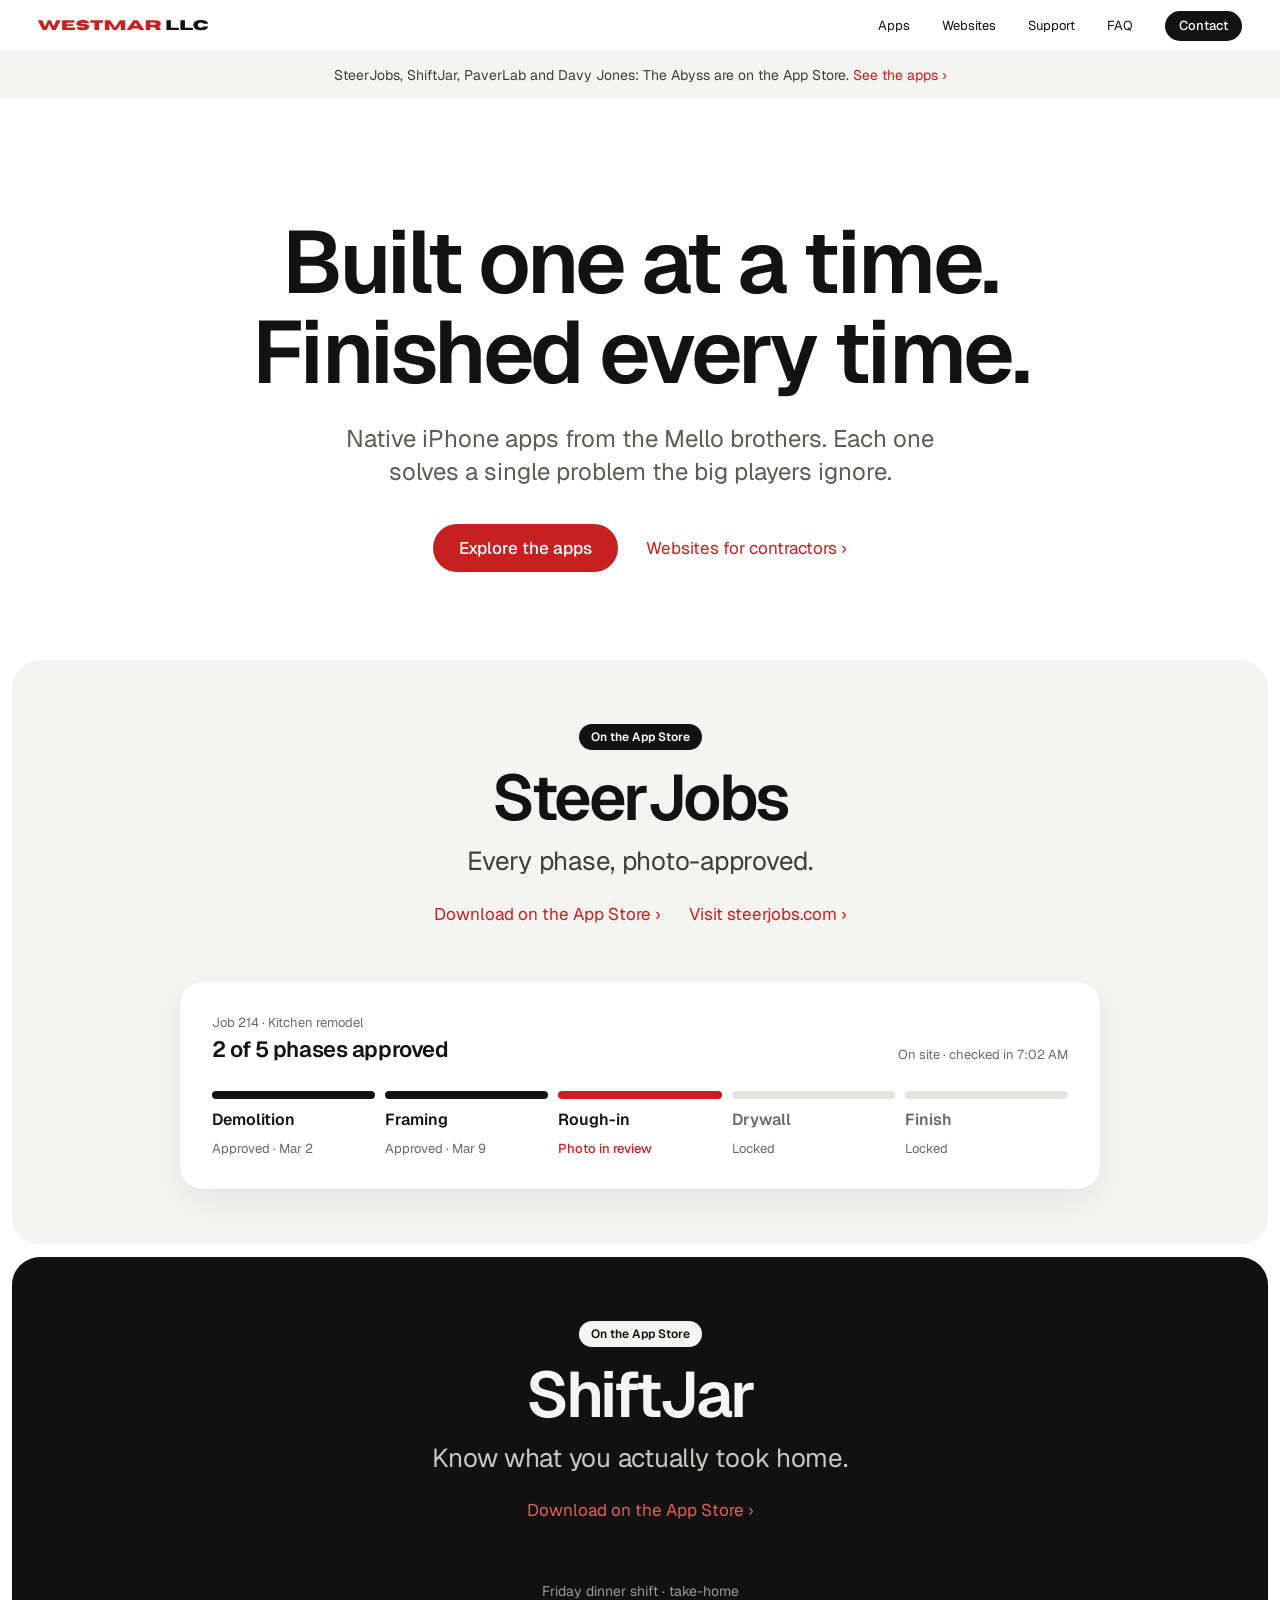
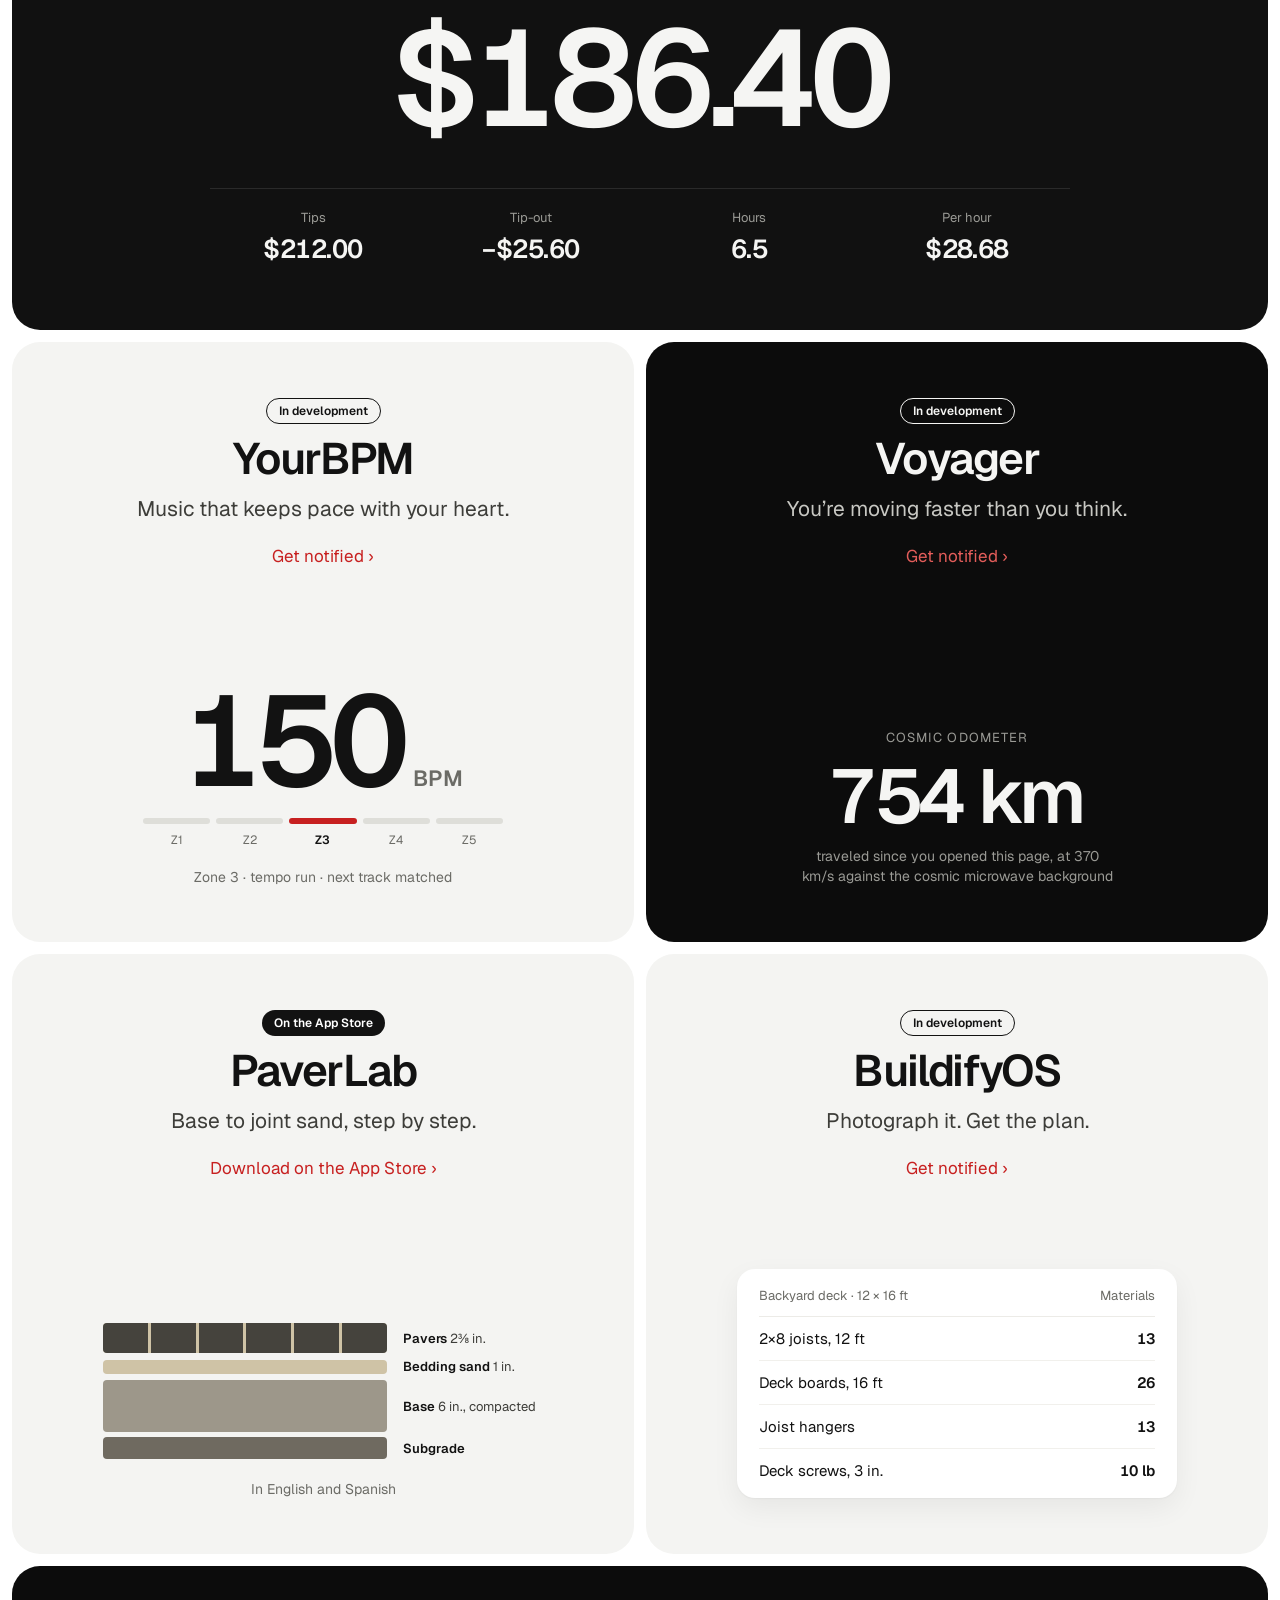
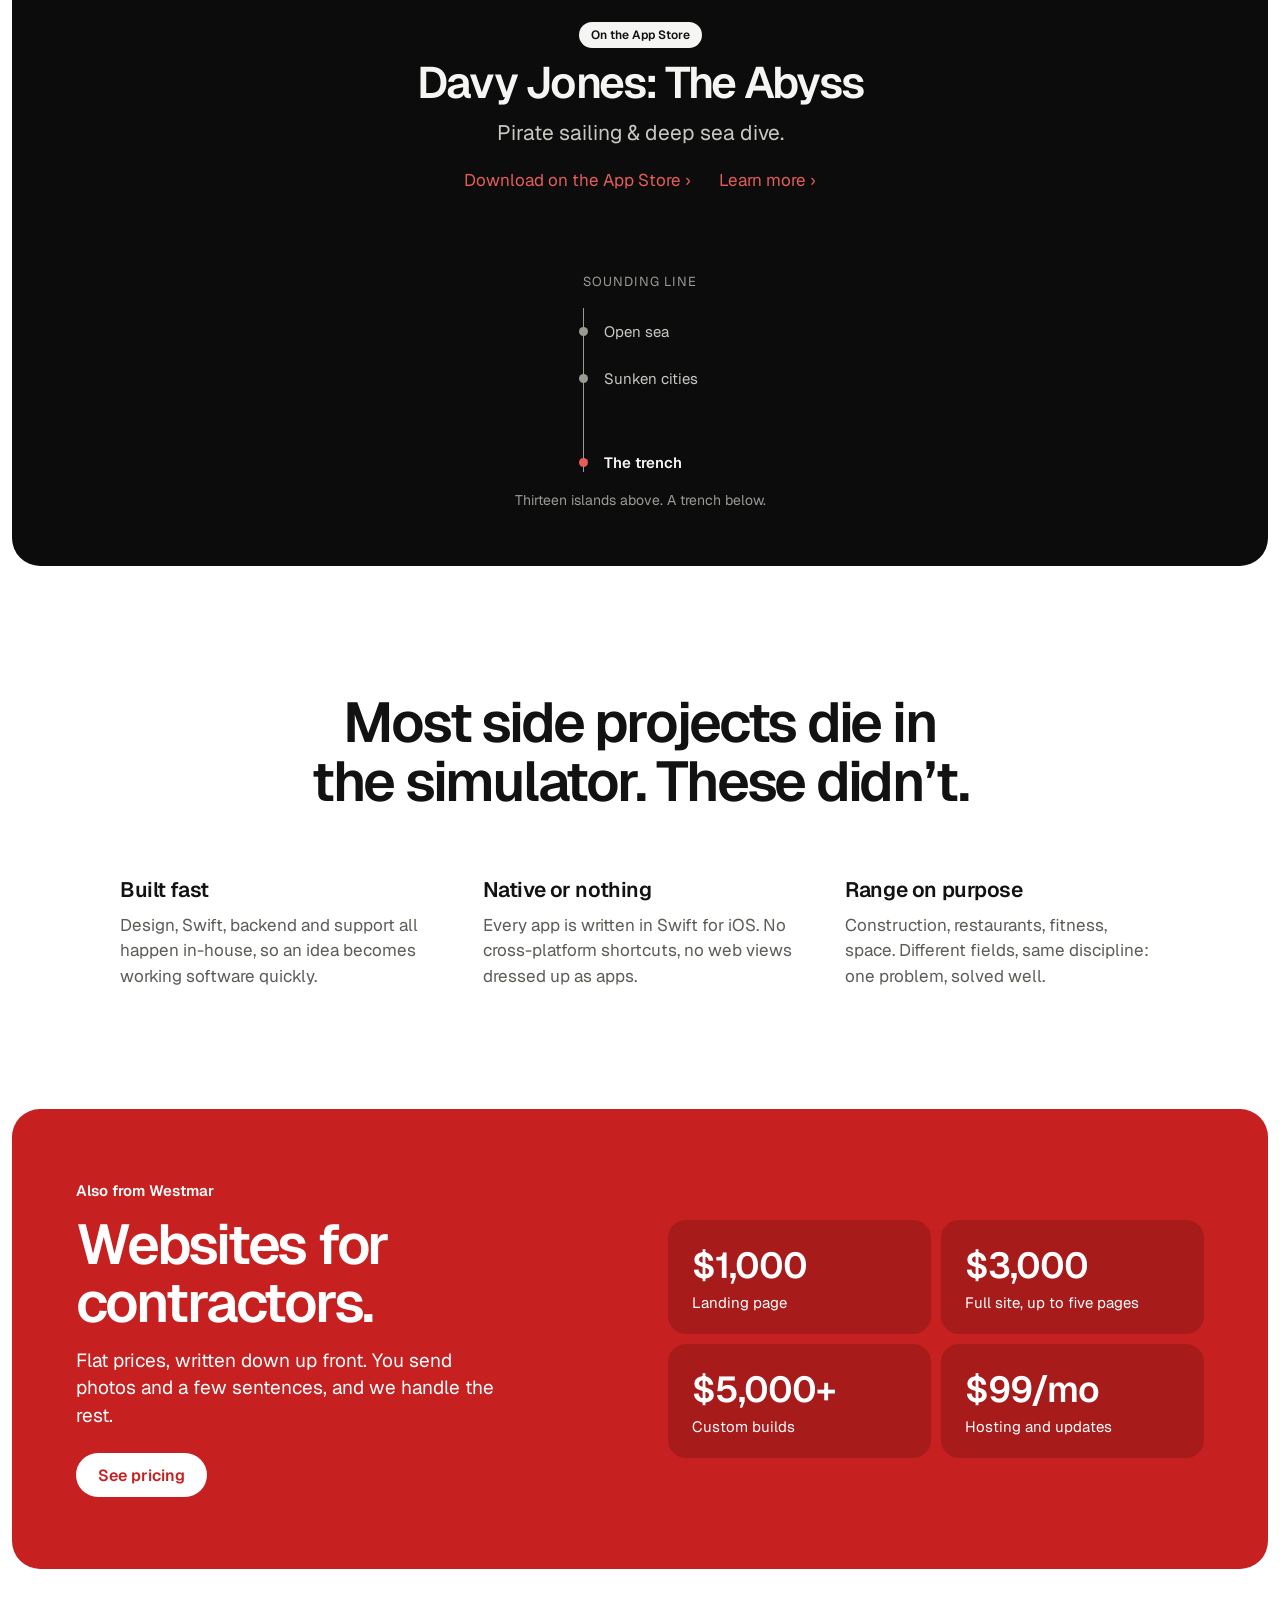
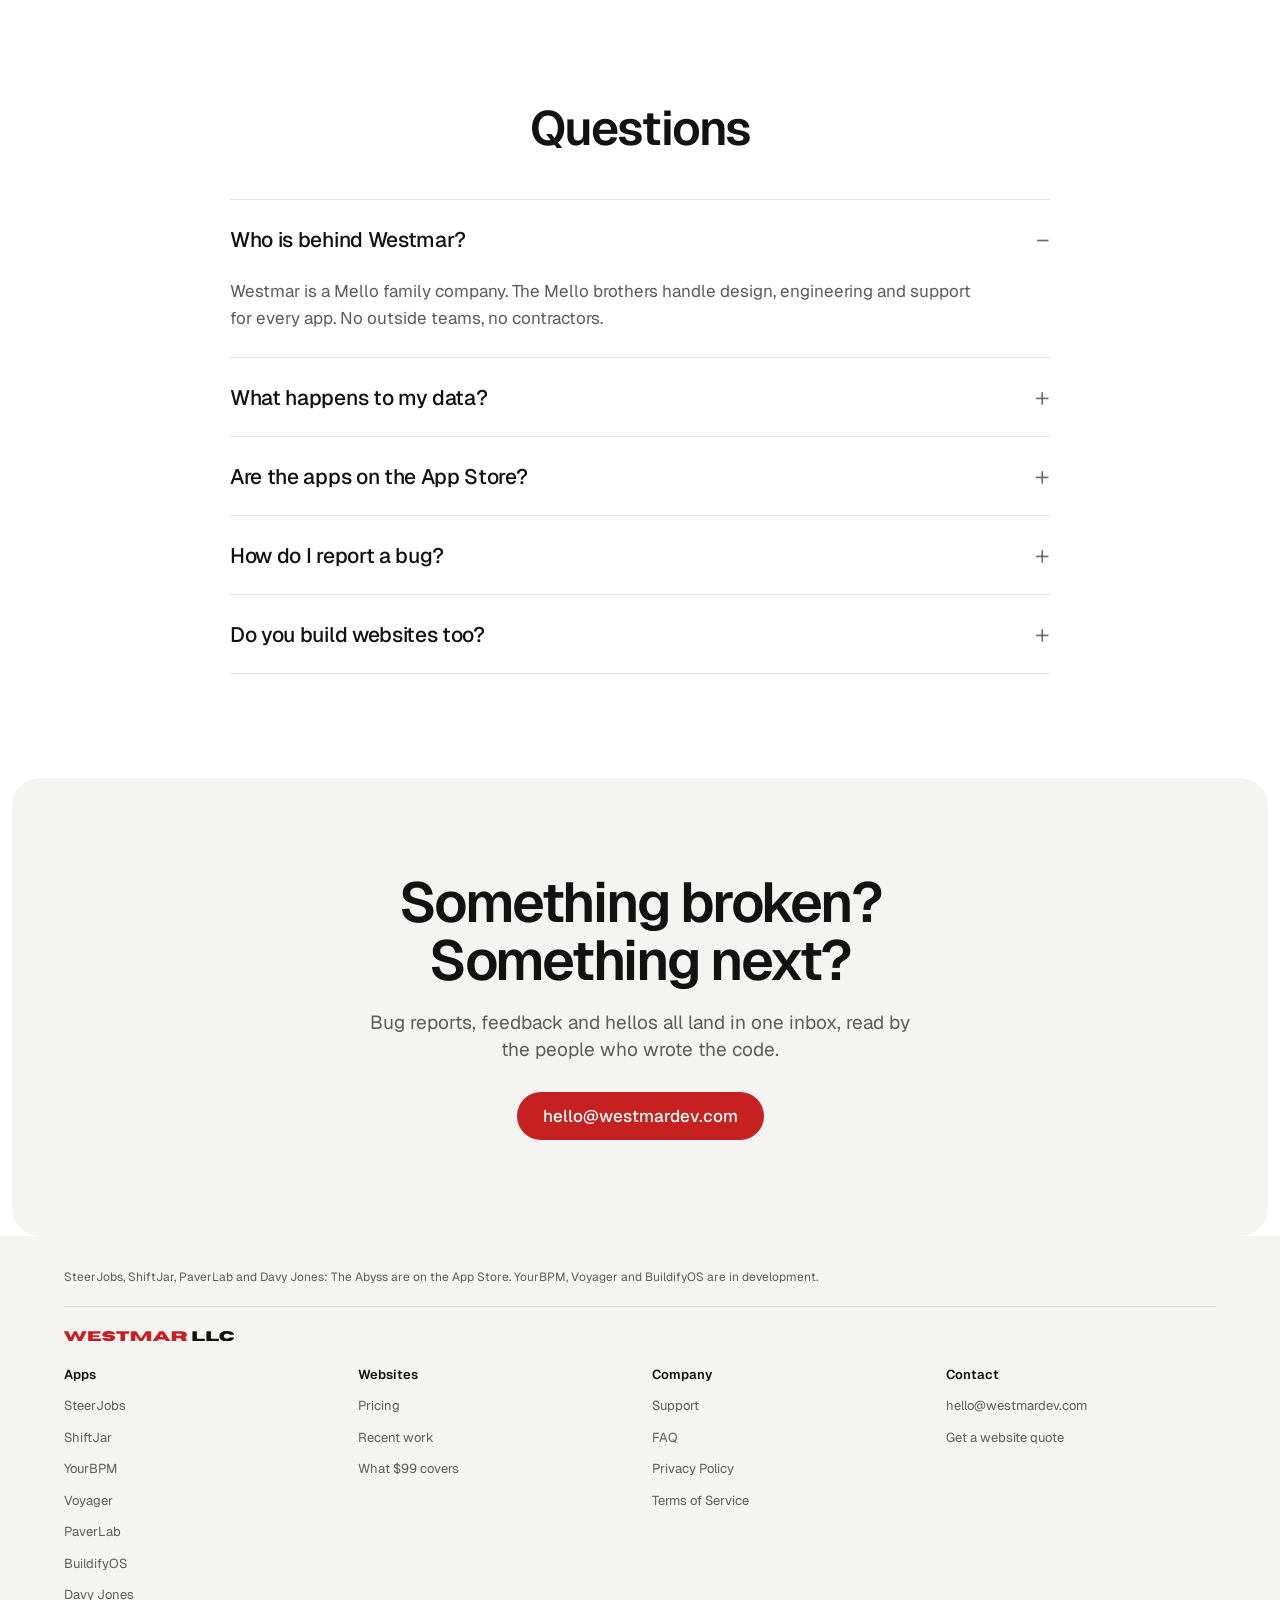
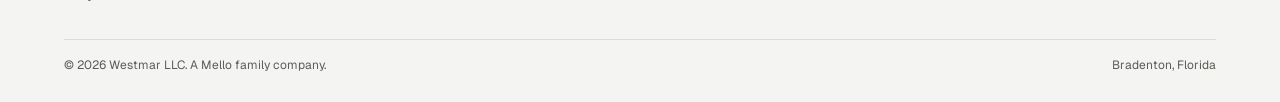
==== commit c0a2910f: "Merge 968258dfb0b85a72636ea66ff29783608c34782e into 5897a0d67b1722a8ce33cd1fd41b88ebfadad639" ====
--- a/index.html
+++ b/index.html
@@ -3,6 +3,9 @@
 <head>
 <meta charset="utf-8">
 <meta name="viewport" content="width=device-width, initial-scale=1">
+<meta name="color-scheme" content="light dark">
+<meta name="theme-color" content="#ffffff" media="(prefers-color-scheme: light)">
+<meta name="theme-color" content="#161614" media="(prefers-color-scheme: dark)">
 <title>Westmar LLC — Native iOS apps and websites for contractors</title>
 <meta name="description" content="Westmar LLC is a Mello family company building native iOS apps that each solve one problem, plus flat-price websites for contractors.">
 <link rel="icon" href="favicon.svg" type="image/svg+xml">
--- a/styles.css
+++ b/styles.css
@@ -1,12 +1,16 @@
 /* ==========================================================================
    Westmar LLC — design tokens
-   Light only. Values are the Claude Design export's, including its clamp()
-   sizes and auto-fit grids, so layouts track the boards at every width.
+   Light by default; the block after :root holds the dark counterpart, used
+   when the browser prefers dark. Values are the Claude Design export's,
+   including its clamp() sizes and auto-fit grids, so layouts track the
+   boards at every width.
    ========================================================================== */
 
 :root {
   --ink: #121212;
+  --on-ink: #ffffff;
   --bg: #ffffff;
+  --card: #ffffff;
   --tile: #f4f4f2;
   --tile-hover: #ececea;
   --text-2: #3d3d39;
@@ -20,6 +24,10 @@
   --red: #C72020;
   --red-hover: #A51A1A;
   --red-on-dark: #E35D5A;
+  /* Red for text, links, icons, thin bars and focus rings. Fills behind white
+     text keep --red. */
+  --red-text: var(--red);
+  --red-text-hover: var(--red-hover);
 
   --dark: #111111;
   --darker: #0c0c0c;
@@ -46,7 +54,51 @@
   --font: 'Geist', system-ui, sans-serif;
   --wordmark-h: 10.28px;   /* logo height: matches the export wordmark's 10.25px of ink */
 
-  --focus: var(--red);
+  --focus: var(--red-text);
+
+  color-scheme: light dark;
+}
+
+/* Dark counterpart, for browsers that prefer dark. Same type, layout and red;
+   warm near-black neutrals. The ShiftJar, Voyager, Davy Jones and Full site
+   tiles are dark by design and stay as they are. Screen only: print stays light. */
+@media screen and (prefers-color-scheme: dark) {
+  :root {
+    --ink: #ececea;
+    --on-ink: #161614;
+    --bg: #161614;
+    --card: #2b2b29;
+    --tile: #222220;
+    --tile-hover: #272725;
+    --text-2: #cfcfca;
+    --muted: #a9a9a3;
+    --muted-2: #9b9b95;
+    --rule: rgba(255, 255, 255, .12);
+    --rule-soft: rgba(255, 255, 255, .1);
+    --dash: #7a7a74;
+    --callout-text: #dcdcd7;
+
+    --red-text: #EE6C68;
+    --red-text-hover: #F4908C;
+
+    --zone: #3a3a37;
+    --card-rule: rgba(255, 255, 255, .1);
+    --card-rule-soft: rgba(255, 255, 255, .07);
+
+    --nav-bg: rgba(22, 22, 20, .82);
+    --nav-border: rgba(255, 255, 255, .08);
+    --shadow-card: 0 0 0 1px rgba(255, 255, 255, .06);
+    --shadow-card-sm: 0 0 0 1px rgba(255, 255, 255, .06);
+    --shadow-chip: 0 0 0 1px rgba(255, 255, 255, .06);
+  }
+
+  /* A hairline keeps the dark tiles' edges on the dark page. */
+  .app-tile-dark,
+  .app-tile-black,
+  .tier-dark { box-shadow: inset 0 0 0 1px rgba(255, 255, 255, .08); }
+
+  /* The promo stays red in both schemes, so its white button keeps its light hover. */
+  .btn-white:hover { background: #f4f4f2; }
 }
 
 /* ==========================================================================
@@ -71,8 +123,8 @@
   -webkit-font-smoothing: antialiased;
 }
 
-a { color: var(--red); }
-a:hover { color: var(--red-hover); }
+a { color: var(--red-text); }
+a:hover { color: var(--red-text-hover); }
 
 :focus-visible {
   outline: 2px solid var(--focus);
@@ -103,13 +155,13 @@
   padding: 0 18px;
   border-radius: 999px;
   background: var(--ink);
-  color: #ffffff;
+  color: var(--on-ink);
   font-size: 15px;
   font-weight: 500;
   text-decoration: none;
 }
 
-.skip-link:hover { color: #ffffff; }
+.skip-link:hover { color: var(--on-ink); }
 
 /* Surfaces that flip the focus ring and link colours. */
 .on-dark { --focus: var(--red-on-dark); }
@@ -149,12 +201,12 @@
   align-items: center;
   min-height: 44px;
   font-size: 17px;
-  color: var(--red);
+  color: var(--red-text);
   text-decoration: none;
 }
 
 .more:hover {
-  color: var(--red);
+  color: var(--red-text);
   text-decoration: underline;
 }
 
@@ -171,7 +223,7 @@
   font-weight: 600;
 }
 
-.badge-solid { background: var(--ink); color: #ffffff; }
+.badge-solid { background: var(--ink); color: var(--on-ink); }
 .badge-solid-light { background: var(--on-dark); color: var(--dark); }
 .badge-outline { border: 1px solid var(--ink); }
 .badge-outline-light { border: 1px solid var(--on-dark); }
@@ -421,7 +473,7 @@
   text-decoration: none;
 }
 
-.nav-link:hover { color: var(--red); }
+.nav-link:hover { color: var(--red-text); }
 
 .nav-contact {
   position: relative;
@@ -431,7 +483,7 @@
   padding: 0 14px;
   border-radius: 999px;
   background: var(--ink);
-  color: #ffffff;
+  color: var(--on-ink);
   font-size: 13px;
   font-weight: 500;
   text-decoration: none;
@@ -503,7 +555,7 @@
   text-decoration: none;
 }
 
-.nav-panel-link:hover { color: var(--red); }
+.nav-panel-link:hover { color: var(--red-text); }
 
 .nav-panel-contact {
   margin-top: 24px;
@@ -513,7 +565,7 @@
   height: 48px;
   border-radius: 999px;
   background: var(--ink);
-  color: #ffffff;
+  color: var(--on-ink);
   font-size: 17px;
   font-weight: 500;
   text-decoration: none;
@@ -552,13 +604,13 @@
 }
 
 .ribbon a {
-  color: var(--red);
+  color: var(--red-text);
   text-decoration: none;
   white-space: nowrap;
 }
 
 .ribbon a:hover {
-  color: var(--red);
+  color: var(--red-text);
   text-decoration: underline;
 }
 
@@ -662,7 +714,7 @@
   margin-top: 32px;
   width: 100%;
   max-width: 920px;
-  background: #ffffff;
+  background: var(--card);
   border-radius: 22px;
   padding: clamp(20px, 3vw, 32px);
   box-shadow: var(--shadow-card);
@@ -715,7 +767,7 @@
   background: var(--ink);
 }
 
-.phase-bar-review { background: var(--red); }
+.phase-bar-review { background: var(--red-text); }
 .phase-bar-locked { background: var(--rule); }
 
 .phase-name {
@@ -728,7 +780,7 @@
 .phase-review-note {
   font-size: 13px;
   font-weight: 500;
-  color: var(--red);
+  color: var(--red-text);
 }
 
 /* ShiftJar take-home */
@@ -836,7 +888,7 @@
 }
 
 .zone-active span { font-weight: 600; color: var(--ink); }
-.zone-active .zone-bar { background: var(--red); }
+.zone-active .zone-bar { background: var(--red-text); }
 
 .visual-caption {
   font-size: 14px;
@@ -927,7 +979,7 @@
   margin-top: auto;
   width: 100%;
   max-width: 440px;
-  background: #ffffff;
+  background: var(--card);
   border-radius: 18px;
   padding: 18px 22px 6px;
   text-align: left;
@@ -1223,8 +1275,8 @@
   width: 12px;
   height: 7px;
   margin-top: 6px;
-  border-left: 2px solid var(--red);
-  border-bottom: 2px solid var(--red);
+  border-left: 2px solid var(--red-text);
+  border-bottom: 2px solid var(--red-text);
   transform: rotate(-45deg);
 }
 
@@ -1323,7 +1375,7 @@
   height: 44px;
   padding: 0 18px;
   border-radius: 999px;
-  background: #ffffff;
+  background: var(--card);
   box-shadow: var(--shadow-chip);
   font-size: 15px;
   color: var(--text-2);
@@ -1333,7 +1385,7 @@
   width: 8px;
   height: 8px;
   border-radius: 50%;
-  background: var(--red);
+  background: var(--red-text);
 }
 
 .work-arrow {
@@ -1417,7 +1469,7 @@
 .kicker {
   font-size: 17px;
   font-weight: 600;
-  color: var(--red);
+  color: var(--red-text);
 }
 
 .hero-title-narrow { max-width: 900px; }
@@ -1454,7 +1506,7 @@
 }
 
 .step {
-  background: #ffffff;
+  background: var(--card);
   border-radius: 22px;
   padding: 28px;
   display: flex;
@@ -1465,7 +1517,7 @@
 .step-num {
   font-size: 15px;
   font-weight: 600;
-  color: var(--red);
+  color: var(--red-text);
   font-variant-numeric: tabular-nums;
 }
 
@@ -1641,7 +1693,7 @@
   text-decoration: none;
 }
 
-.legal-toc a:hover { color: var(--red); }
+.legal-toc a:hover { color: var(--red-text); }
 
 @media (max-width: 999px) {
   .legal-toc { display: none; }
@@ -1678,7 +1730,7 @@
   margin-bottom: 10px;
   font-size: 14px;
   letter-spacing: 0;
-  color: var(--red);
+  color: var(--red-text);
   font-variant-numeric: tabular-nums;
 }
 
